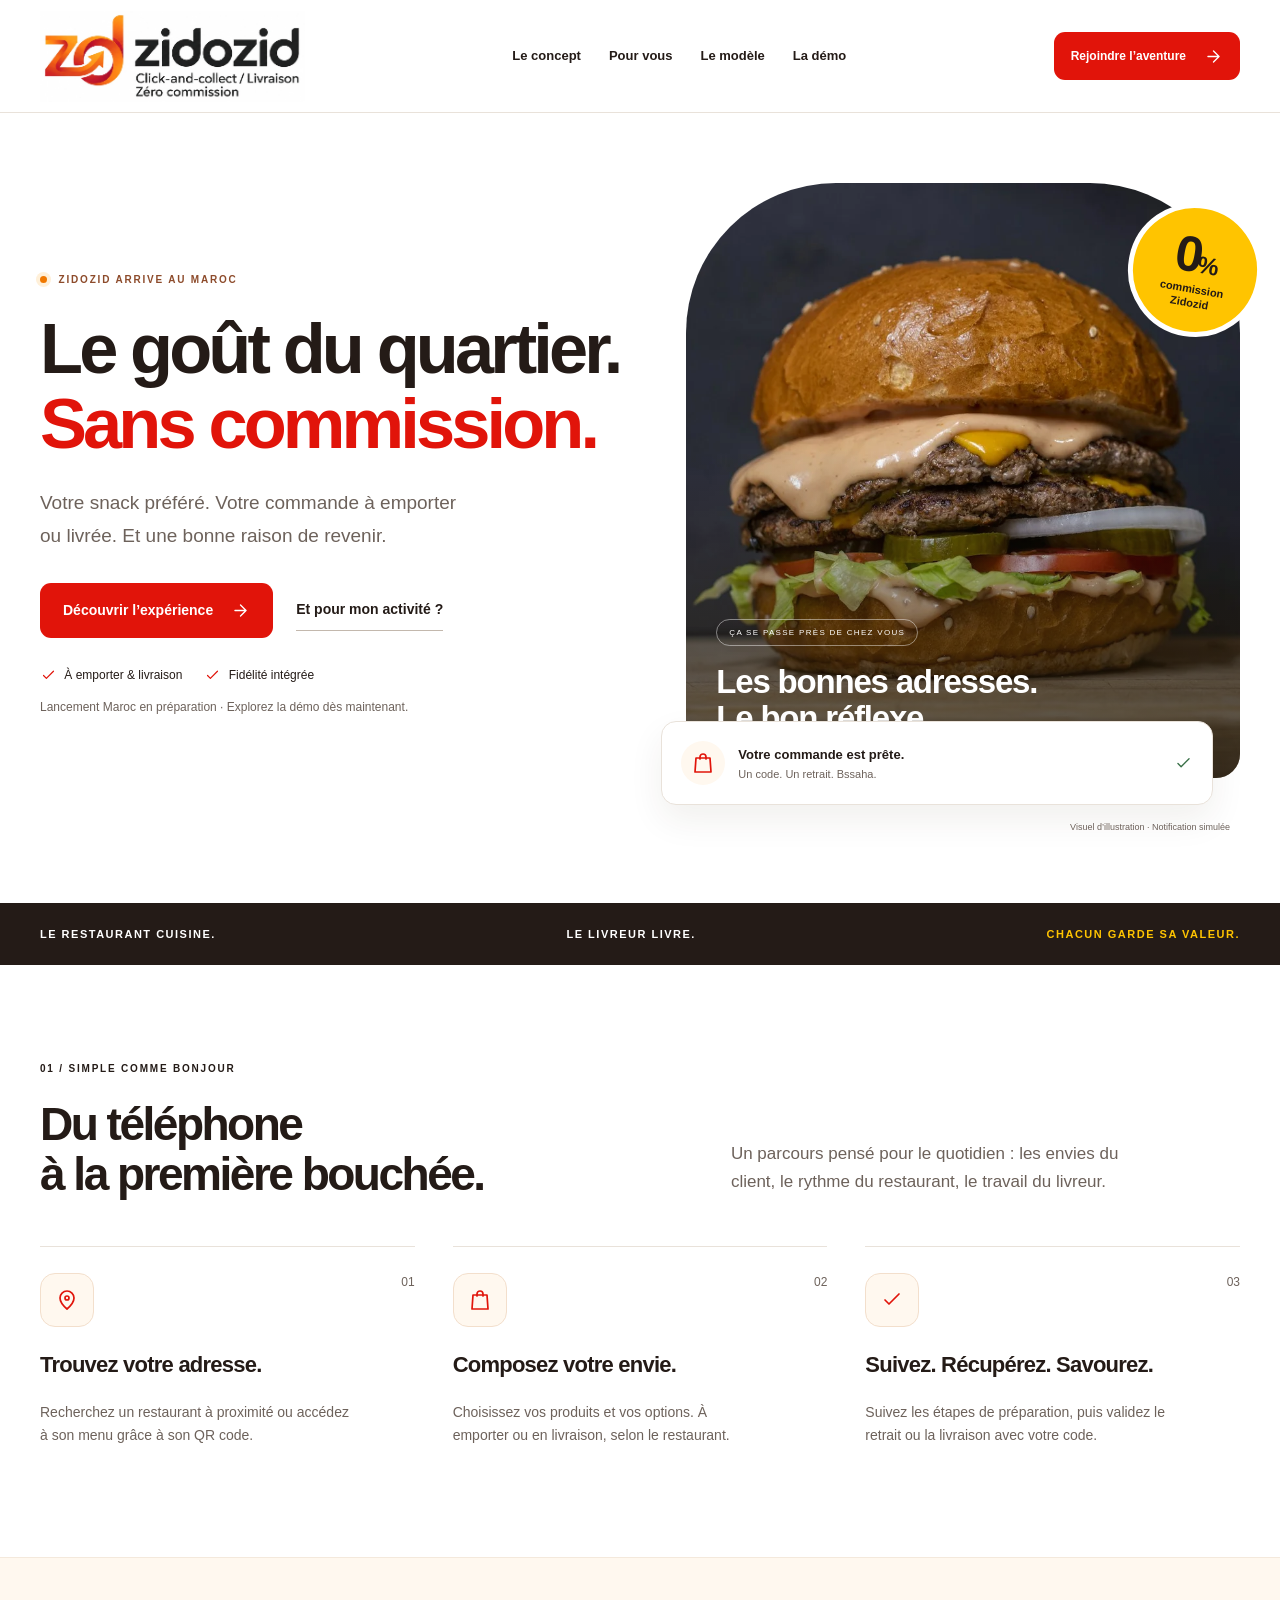
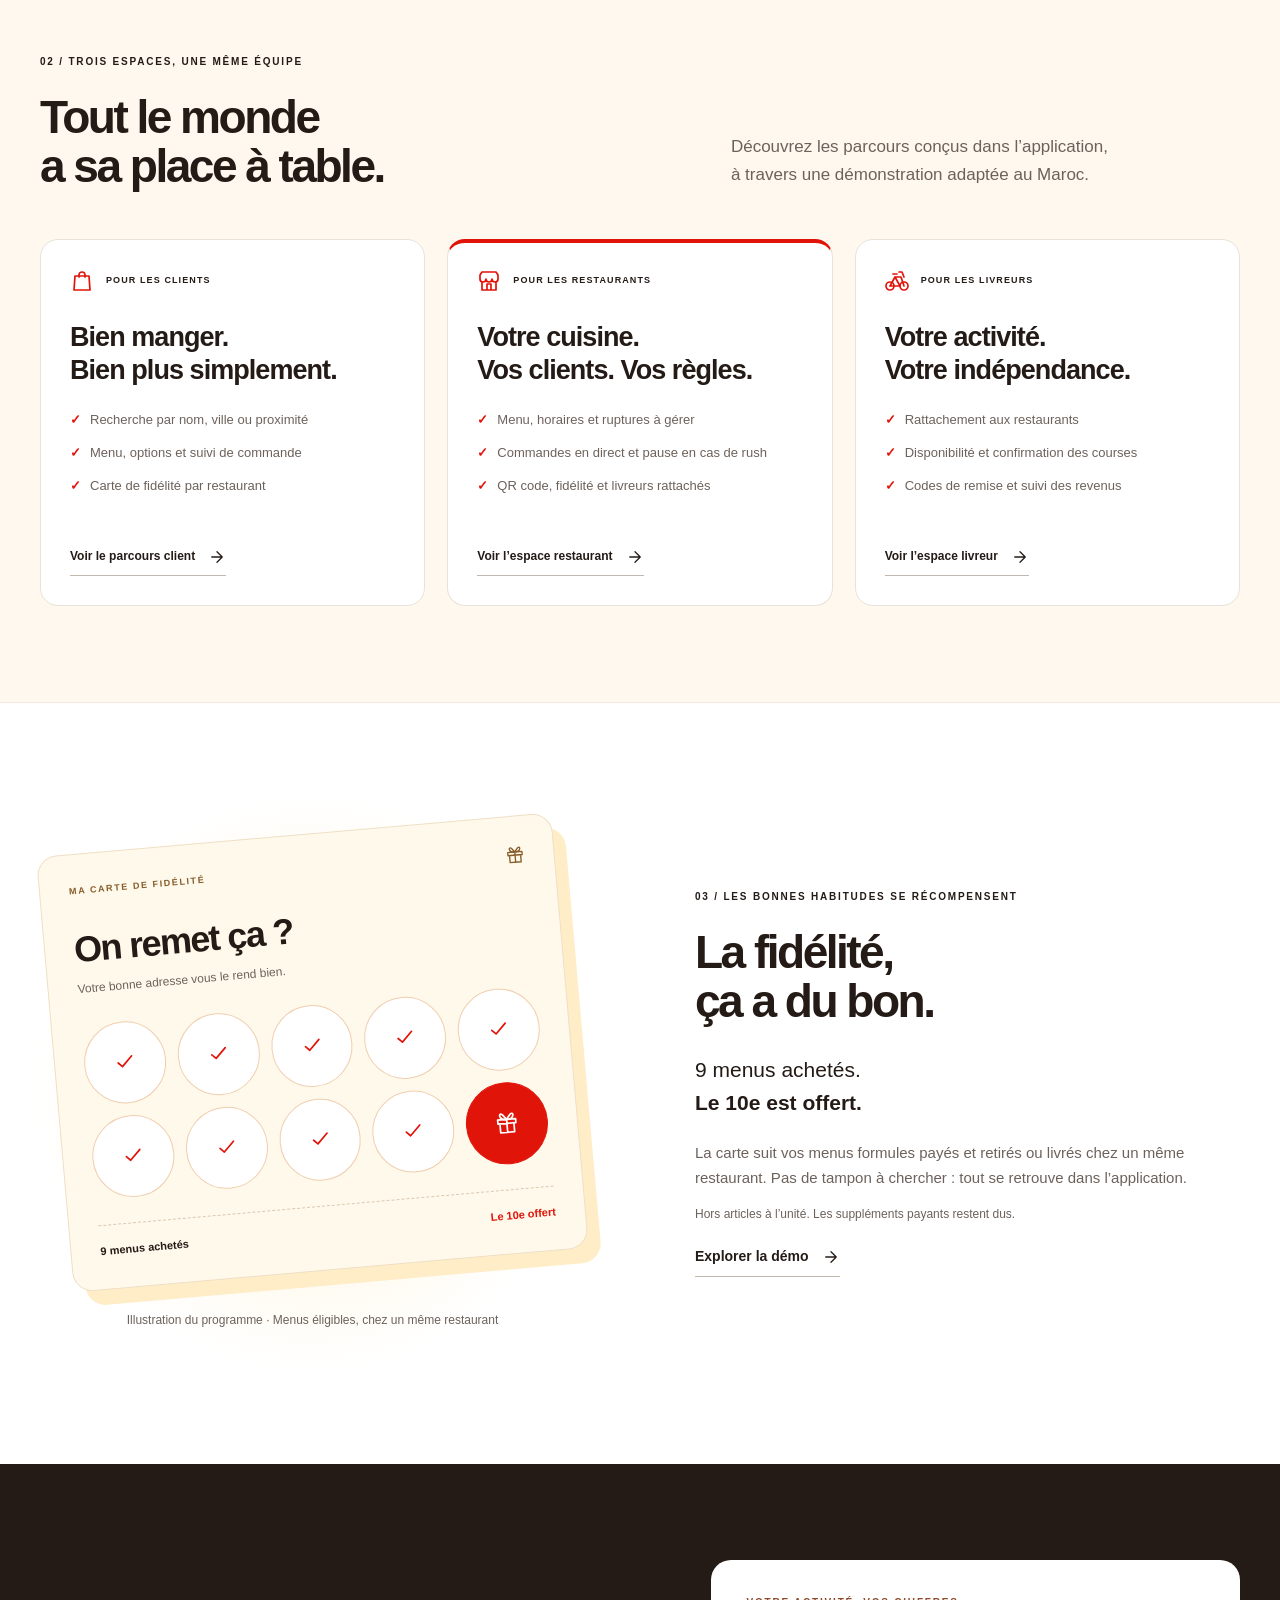
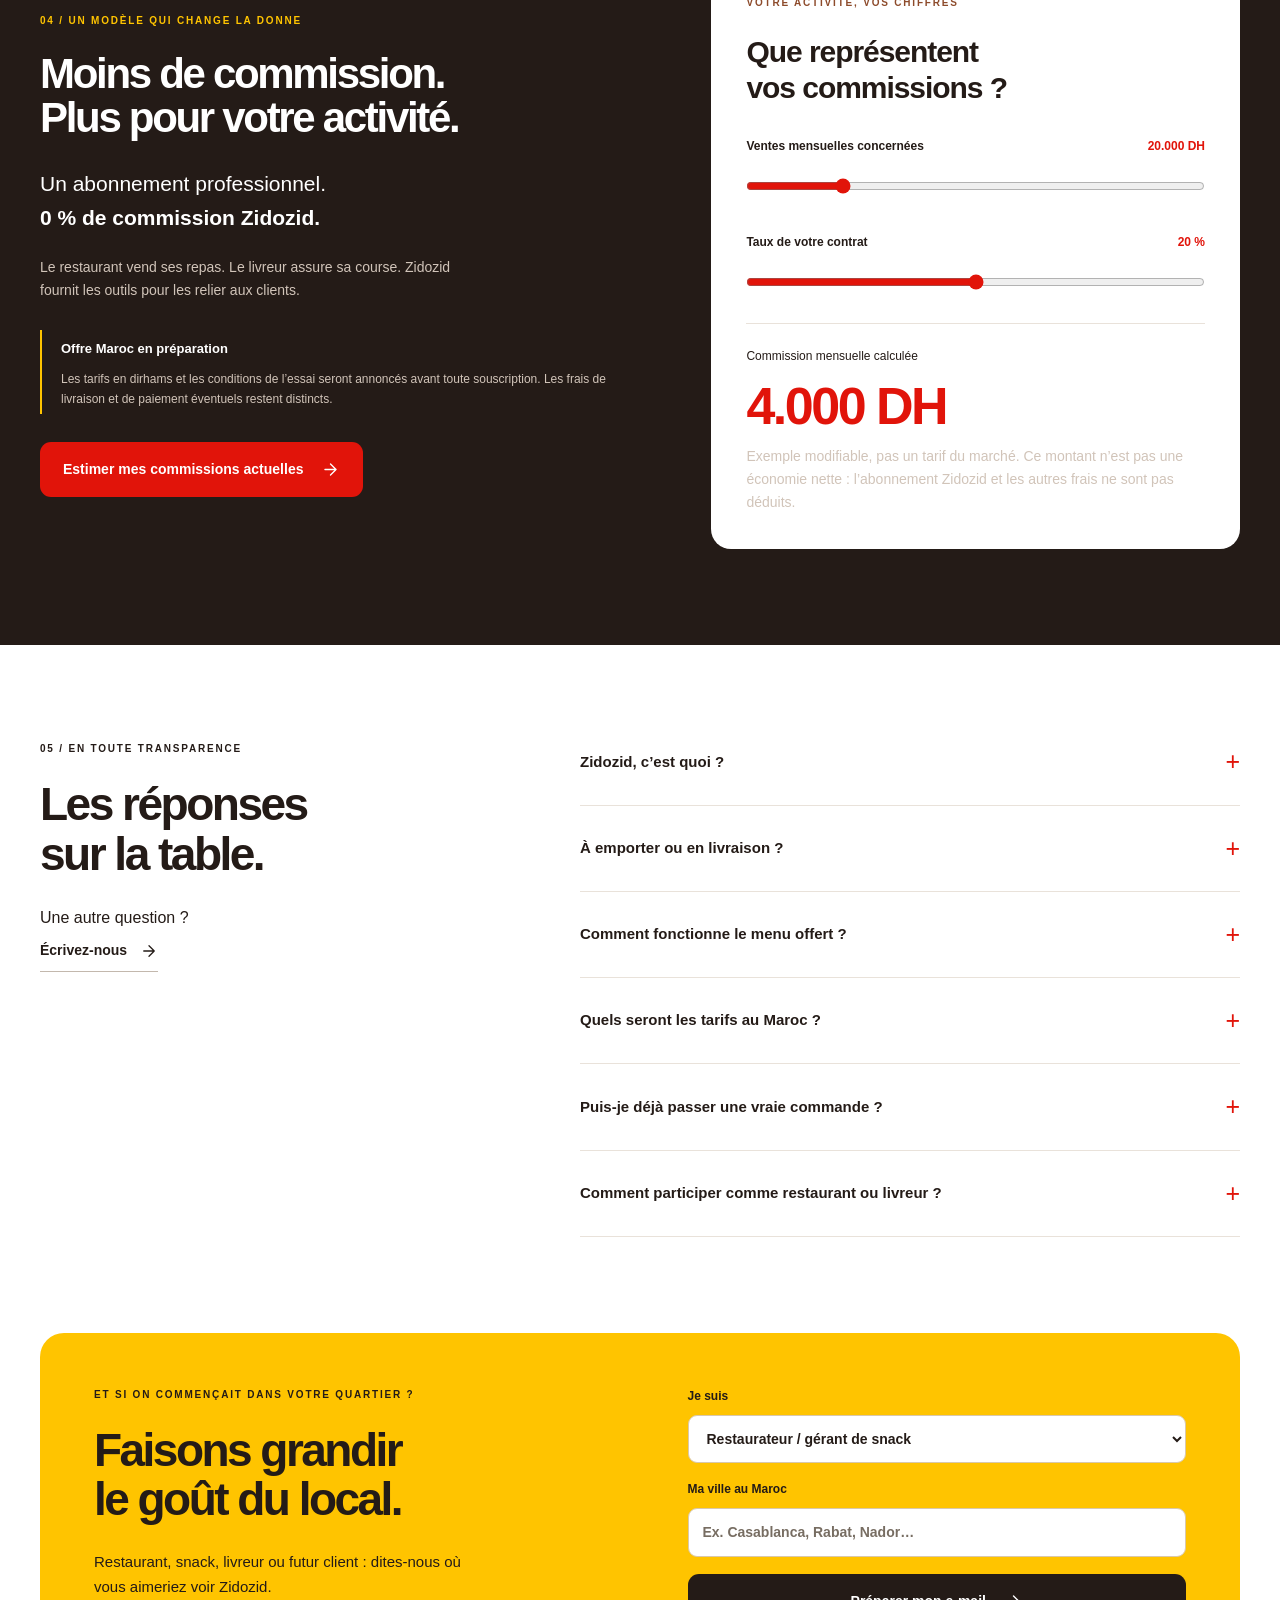
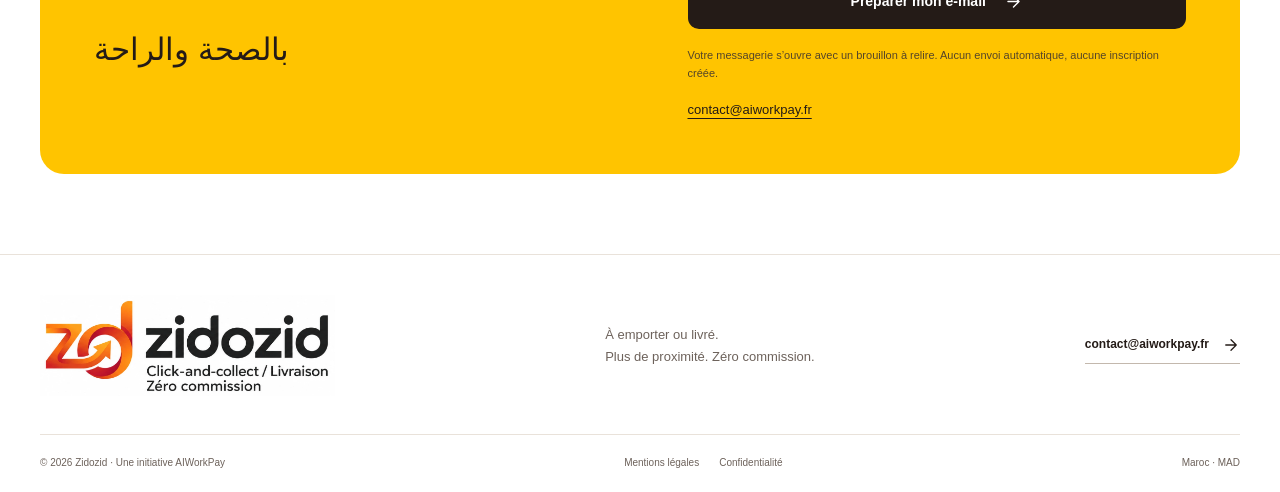
==== index.html @ b275b5b9 "Integrate approved Zidozid logo, typography and tagline across website" ====
<!doctype html><html lang="fr"><head><meta charset="utf-8"><meta name="viewport" content="width=device-width, initial-scale=1"><title>Zidozid Maroc — Du goût. Du lien. Zéro commission.</title><meta name="description" content="Découvrez Zidozid au Maroc : commande à emporter, livraison indépendante et fidélité. Un modèle sans commission pour rapprocher clients et restaurants."><meta name="theme-color" content="#E1140A"><link rel="canonical" href="https://zidozid.fr/"><meta property="og:title" content="Zidozid Maroc — Du goût. Du lien. Zéro commission."><meta property="og:description" content="Découvrez Zidozid au Maroc : commande à emporter, livraison indépendante et fidélité. Un modèle sans commission pour rapprocher clients et restaurants."><meta property="og:type" content="website"><meta property="og:locale" content="fr_MA"><meta property="og:url" content="https://zidozid.fr/"><meta property="og:image" content="https://zidozid.fr/img/zidozid-signature.webp"><meta name="twitter:card" content="summary_large_image"><link rel="icon" type="image/svg+xml" href="/favicon.svg?v=20261012-logo"><link rel="stylesheet" href="/style.css?v=20261012-logo"><script src="/app.js?v=20261012-logo" defer></script></head><body><a class="skip" href="#contenu">Aller au contenu</a><header class="site-header"><div class="wrap header-inner"><a class="brand brand-signature" href="/" aria-label="Zidozid Maroc, accueil"><img src="/img/zidozid-signature.webp" width="1698" height="926" alt="Zidozid — Click-and-collect / Livraison, Zéro commission"></a><button class="menu-toggle" type="button" aria-expanded="false" aria-controls="navigation">Menu <span aria-hidden="true">☰</span></button><nav id="navigation" aria-label="Navigation principale"><a href="/#concept">Le concept</a><a href="/#profils">Pour vous</a><a href="/#tarifs">Le modèle</a><a href="/demo/">La démo</a></nav><a class="button small header-cta" href="/#contact">Rejoindre l’aventure <svg class="icon" viewBox="0 0 24 24" fill="none" stroke="currentColor" stroke-width="1.7" stroke-linecap="round" stroke-linejoin="round" aria-hidden="true"><path d="M5 12h14M12 5l7 7-7 7"/></svg></a></div></header>
<main id="contenu">
<section class="hero wrap"><div class="hero-copy"><p class="eyebrow"><span class="status-dot"></span> ZIDOZID ARRIVE AU MAROC</p><h1>Le goût du quartier.<br><em>Sans commission.</em></h1><p class="hero-lead">Votre snack préféré. Votre commande à emporter ou livrée. Et une bonne raison de revenir.</p><div class="hero-actions"><a class="button" href="/demo/">Découvrir l’expérience <svg class="icon" viewBox="0 0 24 24" fill="none" stroke="currentColor" stroke-width="1.7" stroke-linecap="round" stroke-linejoin="round" aria-hidden="true"><path d="M5 12h14M12 5l7 7-7 7"/></svg></a><a class="text-link" href="#profils">Et pour mon activité ?</a></div><div class="hero-points"><span><svg class="icon" viewBox="0 0 24 24" fill="none" stroke="currentColor" stroke-width="1.7" stroke-linecap="round" stroke-linejoin="round" aria-hidden="true"><path d="m5 12 4 4L19 6"/></svg> À emporter & livraison</span><span><svg class="icon" viewBox="0 0 24 24" fill="none" stroke="currentColor" stroke-width="1.7" stroke-linecap="round" stroke-linejoin="round" aria-hidden="true"><path d="m5 12 4 4L19 6"/></svg> Fidélité intégrée</span></div><p class="micro">Lancement Maroc en préparation · Explorez la démo dès maintenant.</p></div>
<div class="hero-visual"><div class="photo-frame"><img class="hero-photo" src="/img/burger.webp" alt="Burger garni, servi avec des frites, pour une pause gourmande" width="1100" height="914" fetchpriority="high"><div class="photo-gradient"></div><div class="photo-caption"><span class="pill">ÇA SE PASSE PRÈS DE CHEZ VOUS</span><p>Les bonnes adresses.<br>Le bon réflexe.</p></div></div><div class="zero-badge"><strong>0<span>%</span></strong><span>commission<br>Zidozid</span></div><div class="order-float"><span class="round-icon"><svg class="icon" viewBox="0 0 24 24" fill="none" stroke="currentColor" stroke-width="1.7" stroke-linecap="round" stroke-linejoin="round" aria-hidden="true"><path d="M5 7h14l1 14H4L5 7Z"/><path d="M9 8V6a3 3 0 0 1 6 0v2"/></svg></span><div><strong>Votre commande est prête.</strong><span>Un code. Un retrait. Bssaha.</span></div><span class="order-check"><svg class="icon" viewBox="0 0 24 24" fill="none" stroke="currentColor" stroke-width="1.7" stroke-linecap="round" stroke-linejoin="round" aria-hidden="true"><path d="m5 12 4 4L19 6"/></svg></span></div><span class="visual-note">Visuel d’illustration · Notification simulée</span></div></section>
<div class="promise-bar"><div class="wrap"><span>LE RESTAURANT CUISINE.</span><span>LE LIVREUR LIVRE.</span><span class="highlight">CHACUN GARDE SA VALEUR.</span></div></div>
<section class="section wrap" id="concept"><div class="section-intro"><div><p class="eyebrow">01 / SIMPLE COMME BONJOUR</p><h2>Du téléphone<br>à la première bouchée.</h2></div><p>Un parcours pensé pour le quotidien : les envies du client, le rythme du restaurant, le travail du livreur.</p></div><div class="steps"><article><span class="step-index">01</span><span class="feature-icon"><svg class="icon" viewBox="0 0 24 24" fill="none" stroke="currentColor" stroke-width="1.7" stroke-linecap="round" stroke-linejoin="round" aria-hidden="true"><path d="M19 10c0 5-7 11-7 11S5 15 5 10a7 7 0 1 1 14 0Z"/><circle cx="12" cy="10" r="2"/></svg></span><h3>Trouvez votre adresse.</h3><p>Recherchez un restaurant à proximité ou accédez à son menu grâce à son QR code.</p></article><article><span class="step-index">02</span><span class="feature-icon"><svg class="icon" viewBox="0 0 24 24" fill="none" stroke="currentColor" stroke-width="1.7" stroke-linecap="round" stroke-linejoin="round" aria-hidden="true"><path d="M5 7h14l1 14H4L5 7Z"/><path d="M9 8V6a3 3 0 0 1 6 0v2"/></svg></span><h3>Composez votre envie.</h3><p>Choisissez vos produits et vos options. À emporter ou en livraison, selon le restaurant.</p></article><article><span class="step-index">03</span><span class="feature-icon"><svg class="icon" viewBox="0 0 24 24" fill="none" stroke="currentColor" stroke-width="1.7" stroke-linecap="round" stroke-linejoin="round" aria-hidden="true"><path d="m5 12 4 4L19 6"/></svg></span><h3>Suivez. Récupérez. Savourez.</h3><p>Suivez les étapes de préparation, puis validez le retrait ou la livraison avec votre code.</p></article></div></section>
<section class="profile-section section" id="profils"><div class="wrap"><div class="section-intro"><div><p class="eyebrow">02 / TROIS ESPACES, UNE MÊME ÉQUIPE</p><h2>Tout le monde<br>a sa place à table.</h2></div><p>Découvrez les parcours conçus dans l’application, à travers une démonstration adaptée au Maroc.</p></div><div class="profile-grid">
<article class="profile"><div class="profile-title"><svg class="icon" viewBox="0 0 24 24" fill="none" stroke="currentColor" stroke-width="1.7" stroke-linecap="round" stroke-linejoin="round" aria-hidden="true"><path d="M5 7h14l1 14H4L5 7Z"/><path d="M9 8V6a3 3 0 0 1 6 0v2"/></svg><span>POUR LES CLIENTS</span></div><h3>Bien manger.<br>Bien plus simplement.</h3><ul class="check-list"><li>Recherche par nom, ville ou proximité</li><li>Menu, options et suivi de commande</li><li>Carte de fidélité par restaurant</li></ul><a class="text-link" href="/demo/?profil=client">Voir le parcours client <svg class="icon" viewBox="0 0 24 24" fill="none" stroke="currentColor" stroke-width="1.7" stroke-linecap="round" stroke-linejoin="round" aria-hidden="true"><path d="M5 12h14M12 5l7 7-7 7"/></svg></a></article>
<article class="profile featured"><div class="profile-title"><svg class="icon" viewBox="0 0 24 24" fill="none" stroke="currentColor" stroke-width="1.7" stroke-linecap="round" stroke-linejoin="round" aria-hidden="true"><path d="M3 10V6l2-3h14l2 3v4M3 10a3 3 0 0 0 6 0 3 3 0 0 0 6 0 3 3 0 0 0 6 0M5 13v8h14v-8M10 21v-6h4v6"/></svg><span>POUR LES RESTAURANTS</span></div><h3>Votre cuisine.<br>Vos clients. Vos règles.</h3><ul class="check-list"><li>Menu, horaires et ruptures à gérer</li><li>Commandes en direct et pause en cas de rush</li><li>QR code, fidélité et livreurs rattachés</li></ul><a class="text-link" href="/demo/?profil=restaurant">Voir l’espace restaurant <svg class="icon" viewBox="0 0 24 24" fill="none" stroke="currentColor" stroke-width="1.7" stroke-linecap="round" stroke-linejoin="round" aria-hidden="true"><path d="M5 12h14M12 5l7 7-7 7"/></svg></a></article>
<article class="profile"><div class="profile-title"><svg class="icon" viewBox="0 0 24 24" fill="none" stroke="currentColor" stroke-width="1.7" stroke-linecap="round" stroke-linejoin="round" aria-hidden="true"><circle cx="5" cy="17" r="4"/><circle cx="19" cy="17" r="4"/><path d="m5 17 5-9 5 9H5m5-9h6l3 9M8 5h4m2-2h3l2 5"/></svg><span>POUR LES LIVREURS</span></div><h3>Votre activité.<br>Votre indépendance.</h3><ul class="check-list"><li>Rattachement aux restaurants</li><li>Disponibilité et confirmation des courses</li><li>Codes de remise et suivi des revenus</li></ul><a class="text-link" href="/demo/?profil=livreur">Voir l’espace livreur <svg class="icon" viewBox="0 0 24 24" fill="none" stroke="currentColor" stroke-width="1.7" stroke-linecap="round" stroke-linejoin="round" aria-hidden="true"><path d="M5 12h14M12 5l7 7-7 7"/></svg></a></article></div></div></section>
<section class="section wrap loyalty-section"><div class="loyalty-art"><div class="loyalty-card"><div class="loyalty-heading"><span>MA CARTE DE FIDÉLITÉ</span><svg class="icon" viewBox="0 0 24 24" fill="none" stroke="currentColor" stroke-width="1.7" stroke-linecap="round" stroke-linejoin="round" aria-hidden="true"><path d="M3 8h18v4H3zM5 12v9h14v-9M12 8v13"/><path d="M12 8C4 9 4 0 8 3l4 5c8 1 8-8 4-5l-4 5"/></svg></div><strong>On remet ça ?</strong><p>Votre bonne adresse vous le rend bien.</p><div class="stamps" aria-label="9 menus achetés, le dixième offert"><span><svg class="icon" viewBox="0 0 24 24" fill="none" stroke="currentColor" stroke-width="1.7" stroke-linecap="round" stroke-linejoin="round" aria-hidden="true"><path d="m5 12 4 4L19 6"/></svg></span><span><svg class="icon" viewBox="0 0 24 24" fill="none" stroke="currentColor" stroke-width="1.7" stroke-linecap="round" stroke-linejoin="round" aria-hidden="true"><path d="m5 12 4 4L19 6"/></svg></span><span><svg class="icon" viewBox="0 0 24 24" fill="none" stroke="currentColor" stroke-width="1.7" stroke-linecap="round" stroke-linejoin="round" aria-hidden="true"><path d="m5 12 4 4L19 6"/></svg></span><span><svg class="icon" viewBox="0 0 24 24" fill="none" stroke="currentColor" stroke-width="1.7" stroke-linecap="round" stroke-linejoin="round" aria-hidden="true"><path d="m5 12 4 4L19 6"/></svg></span><span><svg class="icon" viewBox="0 0 24 24" fill="none" stroke="currentColor" stroke-width="1.7" stroke-linecap="round" stroke-linejoin="round" aria-hidden="true"><path d="m5 12 4 4L19 6"/></svg></span><span><svg class="icon" viewBox="0 0 24 24" fill="none" stroke="currentColor" stroke-width="1.7" stroke-linecap="round" stroke-linejoin="round" aria-hidden="true"><path d="m5 12 4 4L19 6"/></svg></span><span><svg class="icon" viewBox="0 0 24 24" fill="none" stroke="currentColor" stroke-width="1.7" stroke-linecap="round" stroke-linejoin="round" aria-hidden="true"><path d="m5 12 4 4L19 6"/></svg></span><span><svg class="icon" viewBox="0 0 24 24" fill="none" stroke="currentColor" stroke-width="1.7" stroke-linecap="round" stroke-linejoin="round" aria-hidden="true"><path d="m5 12 4 4L19 6"/></svg></span><span><svg class="icon" viewBox="0 0 24 24" fill="none" stroke="currentColor" stroke-width="1.7" stroke-linecap="round" stroke-linejoin="round" aria-hidden="true"><path d="m5 12 4 4L19 6"/></svg></span><span class="reward"><svg class="icon" viewBox="0 0 24 24" fill="none" stroke="currentColor" stroke-width="1.7" stroke-linecap="round" stroke-linejoin="round" aria-hidden="true"><path d="M3 8h18v4H3zM5 12v9h14v-9M12 8v13"/><path d="M12 8C4 9 4 0 8 3l4 5c8 1 8-8 4-5l-4 5"/></svg></span></div><div class="loyalty-bottom"><b>9 menus achetés</b><span>Le 10e offert</span></div></div><span class="micro">Illustration du programme · Menus éligibles, chez un même restaurant</span></div><div><p class="eyebrow">03 / LES BONNES HABITUDES SE RÉCOMPENSENT</p><h2>La fidélité,<br>ça a du bon.</h2><p class="lead">9 menus achetés.<br><strong>Le 10e est offert.</strong></p><p class="body-copy">La carte suit vos menus formules payés et retirés ou livrés chez un même restaurant. Pas de tampon à chercher : tout se retrouve dans l’application.</p><p class="micro">Hors articles à l’unité. Les suppléments payants restent dus.</p><a class="text-link" href="/demo/">Explorer la démo <svg class="icon" viewBox="0 0 24 24" fill="none" stroke="currentColor" stroke-width="1.7" stroke-linecap="round" stroke-linejoin="round" aria-hidden="true"><path d="M5 12h14M12 5l7 7-7 7"/></svg></a></div></section>
<section class="model-section section" id="tarifs"><div class="wrap model-grid"><div><p class="eyebrow">04 / UN MODÈLE QUI CHANGE LA DONNE</p><h2>Moins de commission.<br>Plus pour votre activité.</h2><p class="lead">Un abonnement professionnel.<br><strong>0 % de commission Zidozid.</strong></p><p>Le restaurant vend ses repas. Le livreur assure sa course. Zidozid fournit les outils pour les relier aux clients.</p><div class="model-note"><strong>Offre Maroc en préparation</strong><p>Les tarifs en dirhams et les conditions de l’essai seront annoncés avant toute souscription. Les frais de livraison et de paiement éventuels restent distincts.</p></div><a class="button" href="/diagnostic.html">Estimer mes commissions actuelles <svg class="icon" viewBox="0 0 24 24" fill="none" stroke="currentColor" stroke-width="1.7" stroke-linecap="round" stroke-linejoin="round" aria-hidden="true"><path d="M5 12h14M12 5l7 7-7 7"/></svg></a></div><div class="calculator"><p class="eyebrow">VOTRE ACTIVITÉ, VOS CHIFFRES</p><h3>Que représentent<br>vos commissions ?</h3><label for="revenue">Ventes mensuelles concernées <output id="revenue-value" for="revenue">20 000 DH</output></label><input id="revenue" type="range" min="0" max="100000" step="500" value="20000"><label for="rate">Taux de votre contrat <output id="rate-value" for="rate">20 %</output></label><input id="rate" type="range" min="0" max="40" step="1" value="20"><div class="calc-result"><span>Commission mensuelle calculée</span><strong id="commission" aria-live="polite">4 000 DH</strong></div><p class="micro">Exemple modifiable, pas un tarif du marché. Ce montant n’est pas une économie nette : l’abonnement Zidozid et les autres frais ne sont pas déduits.</p></div></div></section>
<section class="section wrap faq" id="questions"><div><p class="eyebrow">05 / EN TOUTE TRANSPARENCE</p><h2>Les réponses<br>sur la table.</h2><p>Une autre question ?<br><a class="text-link" href="mailto:contact@aiworkpay.fr">Écrivez-nous <svg class="icon" viewBox="0 0 24 24" fill="none" stroke="currentColor" stroke-width="1.7" stroke-linecap="round" stroke-linejoin="round" aria-hidden="true"><path d="M5 12h14M12 5l7 7-7 7"/></svg></a></p></div><div><details><summary>Zidozid, c’est quoi ?<span aria-hidden="true">+</span></summary><p>Une application qui relie les clients, les restaurants et les livreurs indépendants au Maroc. Les repas restent vendus par les restaurants. Le modèle Zidozid repose sur des abonnements professionnels, sans commission sur les commandes.</p></details><details><summary>À emporter ou en livraison ?<span aria-hidden="true">+</span></summary><p>Les deux parcours sont prévus. Le retrait se fait au restaurant avec un code. La livraison dépend de la zone du restaurant et de la disponibilité d’un livreur rattaché. Son coût est distinct du prix du repas.</p></details><details><summary>Comment fonctionne le menu offert ?<span aria-hidden="true">+</span></summary><p>Chez un même restaurant, 9 menus formules éligibles payés et retirés ou livrés donnent droit à un menu formule offert. Les articles à l’unité ne comptent pas. Les suppléments payants restent à régler.</p></details><details><summary>Quels seront les tarifs au Maroc ?<span aria-hidden="true">+</span></summary><p>Le modèle prévoit un abonnement pour les restaurants et les livreurs, sans commission Zidozid. Les tarifs en dirhams et les modalités de l’essai seront communiqués avant toute souscription. Aucun paiement d’abonnement n’est proposé sur ce site.</p></details><details><summary>Puis-je déjà passer une vraie commande ?<span aria-hidden="true">+</span></summary><p>Ce site présente Zidozid Maroc et une démo fictive. Il ne prend ni commande, ni paiement. Contactez-nous pour connaître les conditions d’ouverture dans votre ville et les moyens de paiement disponibles au lancement.</p></details><details><summary>Comment participer comme restaurant ou livreur ?<span aria-hidden="true">+</span></summary><p>Indiquez votre activité et votre ville dans la rubrique contact. Le bouton prépare un e-mail à notre équipe ; vous pouvez le relire avant de l’envoyer. Ce contact ne crée pas de compte et ne souscrit aucun abonnement.</p></details></div></section>
<section class="contact-section wrap" id="contact"><div><p class="eyebrow">ET SI ON COMMENÇAIT DANS VOTRE QUARTIER ?</p><h2>Faisons grandir<br>le goût du local.</h2><p>Restaurant, snack, livreur ou futur client : dites-nous où vous aimeriez voir Zidozid.</p><span class="arabic-signature" lang="ar" dir="rtl">بالصحة والراحة</span></div><form id="contact-form" class="contact-form"><label for="contact-role">Je suis<select id="contact-role" name="profil"><option value="restaurant">Restaurateur / gérant de snack</option><option value="livreur">Livreur indépendant</option><option value="client">Futur client</option></select></label><label for="contact-city">Ma ville au Maroc<input id="contact-city" name="ville" placeholder="Ex. Casablanca, Rabat, Nador…" maxlength="80" required autocomplete="address-level2"></label><button type="submit" class="button dark">Préparer mon e-mail <svg class="icon" viewBox="0 0 24 24" fill="none" stroke="currentColor" stroke-width="1.7" stroke-linecap="round" stroke-linejoin="round" aria-hidden="true"><path d="M5 12h14M12 5l7 7-7 7"/></svg></button><p class="micro">Votre messagerie s’ouvre avec un brouillon à relire. Aucun envoi automatique, aucune inscription créée.</p><p id="contact-feedback" role="status"></p><a class="contact-email" href="mailto:contact@aiworkpay.fr">contact@aiworkpay.fr</a></form></section>
</main><script type="application/ld+json">{"@context": "https://schema.org", "@graph": [{"@type": "WebSite", "@id": "https://zidozid.fr/#website", "url": "https://zidozid.fr/", "name": "Zidozid Maroc", "inLanguage": "fr-MA", "description": "Présentation du projet Zidozid Maroc : click-and-collect, livraison indépendante et fidélité, sans commission Zidozid."}, {"@type": "Organization", "name": "Zidozid", "url": "https://zidozid.fr/", "logo": "https://zidozid.fr/img/zidozid-signature.webp", "email": "contact@aiworkpay.fr", "areaServed": {"@type": "Country", "name": "Maroc"}}, {"@type": "FAQPage", "mainEntity": [{"@type": "Question", "name": "Zidozid, c’est quoi ?", "acceptedAnswer": {"@type": "Answer", "text": "Une application qui relie les clients, les restaurants et les livreurs indépendants au Maroc. Les repas restent vendus par les restaurants. Le modèle Zidozid repose sur des abonnements professionnels, sans commission sur les commandes."}}, {"@type": "Question", "name": "À emporter ou en livraison ?", "acceptedAnswer": {"@type": "Answer", "text": "Les deux parcours sont prévus. Le retrait se fait au restaurant avec un code. La livraison dépend de la zone du restaurant et de la disponibilité d’un livreur rattaché. Son coût est distinct du prix du repas."}}, {"@type": "Question", "name": "Comment fonctionne le menu offert ?", "acceptedAnswer": {"@type": "Answer", "text": "Chez un même restaurant, 9 menus formules éligibles payés et retirés ou livrés donnent droit à un menu formule offert. Les articles à l’unité ne comptent pas. Les suppléments payants restent à régler."}}, {"@type": "Question", "name": "Quels seront les tarifs au Maroc ?", "acceptedAnswer": {"@type": "Answer", "text": "Le modèle prévoit un abonnement pour les restaurants et les livreurs, sans commission Zidozid. Les tarifs en dirhams et les modalités de l’essai seront communiqués avant toute souscription. Aucun paiement d’abonnement n’est proposé sur ce site."}}, {"@type": "Question", "name": "Puis-je déjà passer une vraie commande ?", "acceptedAnswer": {"@type": "Answer", "text": "Ce site présente Zidozid Maroc et une démo fictive. Il ne prend ni commande, ni paiement. Contactez-nous pour connaître les conditions d’ouverture dans votre ville et les moyens de paiement disponibles au lancement."}}, {"@type": "Question", "name": "Comment participer comme restaurant ou livreur ?", "acceptedAnswer": {"@type": "Answer", "text": "Indiquez votre activité et votre ville dans la rubrique contact. Le bouton prépare un e-mail à notre équipe ; vous pouvez le relire avant de l’envoyer. Ce contact ne crée pas de compte et ne souscrit aucun abonnement."}}]}]}</script><footer class="site-footer"><div class="wrap footer-top"><a class="brand brand-signature" href="/" aria-label="Zidozid Maroc, accueil"><img src="/img/zidozid-signature.webp" width="1698" height="926" alt="Zidozid — Click-and-collect / Livraison, Zéro commission"></a><p>À emporter ou livré.<br>Plus de proximité. Zéro commission.</p><a class="text-link" href="mailto:contact@aiworkpay.fr">contact@aiworkpay.fr <svg class="icon" viewBox="0 0 24 24" fill="none" stroke="currentColor" stroke-width="1.7" stroke-linecap="round" stroke-linejoin="round" aria-hidden="true"><path d="M5 12h14M12 5l7 7-7 7"/></svg></a></div><div class="wrap footer-bottom"><span>© 2026 Zidozid · Une initiative AIWorkPay</span><nav aria-label="Informations légales"><a href="/mentions-legales/">Mentions légales</a><a href="/confidentialite/">Confidentialité</a></nav><span>Maroc · MAD</span></div></footer></body></html>
---- style.css ----
:root{--red:#E1140A;--red-dark:#B81008;--orange:#F07800;--yellow:#FFC400;--ink:#241b17;--muted:#6d625b;--cream:#fff8ef;--line:#e9e2da;--white:#fff;--radius:24px}*{box-sizing:border-box}html{scroll-behavior:smooth;scroll-padding-top:110px}body{margin:0;color:var(--ink);background:#fff;font-family:Arial,Helvetica,sans-serif;font-size:16px;line-height:1.65}button,input,select{font:inherit}button,a,input,select,summary{-webkit-tap-highlight-color:transparent}a{color:inherit;text-decoration:none}button{cursor:pointer}a:focus-visible,button:focus-visible,input:focus-visible,select:focus-visible,summary:focus-visible{outline:3px solid #2766bd;outline-offset:5px}button:disabled{cursor:not-allowed;opacity:.5}img{max-width:100%;height:auto;display:block}h1,h2,h3,p{margin-top:0}h1,h2,h3{line-height:1.07;letter-spacing:-.055em}h1{font-size:clamp(46px,5.5vw,80px);font-weight:800;margin-bottom:26px}h2{font-size:clamp(35px,3.6vw,52px);margin-bottom:26px}h3{font-size:25px;letter-spacing:-.035em;line-height:1.22}h1 em{font-style:normal;color:var(--red)}.wrap{width:min(1200px,calc(100% - 80px));margin-inline:auto}.icon{width:24px;height:24px;flex-shrink:0;vertical-align:middle}.skip{position:absolute;top:-100px;left:12px;padding:12px;background:#fff;z-index:100}.skip:focus{top:12px}.eyebrow{font-size:10px;letter-spacing:1.8px;font-weight:800;margin-bottom:23px;line-height:1.6}.micro{font-size:12px;color:var(--muted);line-height:1.65}.button{display:inline-flex;align-items:center;justify-content:center;gap:18px;padding:16px 22px;background:var(--red);border:1px solid transparent;color:#fff;border-radius:11px;font-size:14px;font-weight:700;line-height:1.5;min-height:48px;transition:background .18s,transform .18s}.button:hover:not(:disabled){background:var(--red-dark);transform:translateY(-2px)}.button.small{padding:12px 16px;font-size:12px}.button .icon{width:19px;height:19px}.button.dark{background:var(--ink)}.button.dark:hover{background:#49352a}.button.secondary{background:#fff;color:var(--ink);border:1px solid var(--line)}.button.secondary:hover{background:var(--cream)}.text-link{display:inline-flex;align-items:center;gap:13px;font-size:14px;font-weight:700;border-bottom:1px solid #c3b8ad;padding-block:8px}.text-link:hover{color:var(--red)}.text-link .icon{width:18px;height:18px}.text-button{background:none;border:0;text-decoration:underline;text-underline-offset:4px;padding:10px;color:var(--muted);font-size:13px}.site-header{position:sticky;top:0;z-index:20;background:#fffffffa;border-bottom:1px solid var(--line)}.header-inner{display:flex;align-items:center;justify-content:space-between;gap:26px;min-height:96px}.brand{display:flex;gap:13px;align-items:center;flex-shrink:0}.brand img{width:78px;height:auto}.brand>span{font-size:26px;letter-spacing:-1.5px;font-weight:800;line-height:1.2}.brand small{display:block;font-size:7px;letter-spacing:1.45px;line-height:1.7;margin-top:5px}.site-header nav{display:flex;gap:28px;align-items:center;font-size:13px;font-weight:600}.site-header nav a:hover{color:var(--red)}.menu-toggle{display:none}.hero{display:grid;grid-template-columns:1.05fr 1fr;align-items:center;gap:65px;padding-block:70px 85px}.hero .eyebrow{color:#8d4b2b}.status-dot{display:inline-block;width:7px;height:7px;background:var(--orange);border-radius:50%;margin-right:7px;box-shadow:0 0 0 4px #fff0d9}.hero-lead{font-size:19px;line-height:1.7;max-width:430px;color:var(--muted)}.hero-actions{display:flex;align-items:center;gap:23px;flex-wrap:wrap;margin-top:31px}.hero-points{display:flex;gap:22px;font-size:12px;margin-block:28px 12px;flex-wrap:wrap}.hero-points .icon{width:17px;height:17px;color:var(--red);margin-right:4px}.hero-visual{position:relative;padding:0 0 40px}.photo-frame{position:relative;aspect-ratio:.93;border-radius:150px 150px 24px 24px;overflow:hidden;background:#513e2d}.hero-photo{width:100%;height:100%;object-fit:cover}.photo-gradient{position:absolute;inset:0;background:linear-gradient(transparent 45%,#201609cc)}.photo-caption{position:absolute;inset:auto 30px 42px;color:white}.pill{font-size:8px;letter-spacing:1.3px;border:1px solid #ffffff70;padding:8px 12px;border-radius:40px}.photo-caption p{font-size:33px;line-height:1.1;letter-spacing:-1.2px;font-weight:700;margin:20px 0 0}.zero-badge{position:absolute;top:20px;right:-22px;background:var(--yellow);border:5px solid white;border-radius:50%;width:134px;height:134px;text-align:center;display:flex;flex-direction:column;justify-content:center;transform:rotate(10deg);color:var(--ink)}.zero-badge strong{font-size:50px;letter-spacing:-4px;line-height:1}.zero-badge strong span{font-size:24px;letter-spacing:-1px}.zero-badge>span{font-size:11px;font-weight:700;line-height:1.2;margin-top:3px}.order-float{position:absolute;bottom:13px;left:-25px;right:27px;display:flex;align-items:center;gap:13px;background:#fff;padding:19px;border:1px solid var(--line);border-radius:15px;box-shadow:0 15px 35px #34261312}.order-float strong{display:block;font-size:13px}.order-float div>span{display:block;font-size:11px;color:var(--muted)}.round-icon{background:var(--cream);width:44px;height:44px;display:grid;place-items:center;border-radius:50%;color:var(--red);flex-shrink:0}.order-check{margin-left:auto;color:#397047}.order-check .icon{width:19px;height:19px}.visual-note{position:absolute;bottom:-16px;right:10px;font-size:9px;color:var(--muted)}.promise-bar{background:var(--ink);color:#fff;padding:22px 0}.promise-bar .wrap{display:flex;justify-content:space-between;gap:20px;font-size:11px;letter-spacing:1.5px;font-weight:700}.promise-bar .highlight{color:var(--yellow)}.section{padding-block:96px}.section-intro{display:grid;grid-template-columns:1.2fr 1fr;gap:80px;align-items:end;margin-bottom:47px}.section-intro h2{margin-bottom:0}.section-intro>p{font-size:17px;color:var(--muted);max-width:390px;margin-bottom:3px}.steps{display:grid;grid-template-columns:repeat(3,1fr);gap:38px}.steps article{position:relative;border-top:1px solid var(--line);padding-top:26px}.step-index{float:right;font-size:12px;color:var(--muted)}.feature-icon{display:grid;place-items:center;width:54px;height:54px;border:1px solid #f3dfcc;background:var(--cream);border-radius:15px;color:var(--red);margin-bottom:25px}.steps h3{font-size:22px}.steps p{font-size:14px;color:var(--muted);max-width:310px}.profile-section{background:var(--cream);border-block:1px solid #f4e9dc}.profile-grid{display:grid;grid-template-columns:repeat(3,1fr);gap:22px}.profile{background:#fff;border:1px solid var(--line);border-radius:18px;padding:29px;display:flex;flex-direction:column;align-items:start}.profile.featured{border-top:4px solid var(--red);padding-top:26px}.profile-title{display:flex;align-items:center;gap:12px;font-size:9px;font-weight:bold;letter-spacing:1.1px;margin-bottom:28px}.profile-title .icon{color:var(--red)}.profile h3{font-size:27px;margin-bottom:22px}.check-list{list-style:none;padding:0;margin:0 0 30px;font-size:13px;color:var(--muted)}.check-list li{position:relative;padding-left:20px;margin-bottom:12px}.check-list li:before{content:'✓';position:absolute;left:0;color:var(--red);font-weight:800}.profile .text-link{margin-top:auto;font-size:12px}.loyalty-section{display:grid;grid-template-columns:1fr 1fr;gap:110px;align-items:center}.loyalty-art{padding:35px 14px;background:radial-gradient(ellipse,#fff2d5,transparent 72%);text-align:center}.loyalty-card{text-align:left;transform:rotate(-5deg);border:1px solid #efdfc6;background:#fff9eb;border-radius:20px;padding:29px;box-shadow:12px 15px 0 #ffedc8;margin:0 0 36px}.loyalty-heading{display:flex;justify-content:space-between;font-size:9px;font-weight:800;letter-spacing:1.6px;color:#865c29;margin-bottom:25px}.loyalty-heading .icon{width:19px;height:19px}.loyalty-card>strong{font-size:36px;letter-spacing:-1.6px;line-height:1.2}.loyalty-card>p{font-size:12px;color:var(--muted);margin-top:9px}.stamps{display:grid;grid-template-columns:repeat(5,1fr);gap:12px;margin:25px 0}.stamps>span{display:grid;place-items:center;aspect-ratio:1;border:1px solid #f0ceae;background:#fff;color:var(--red);border-radius:50%}.stamps>span.reward{background:var(--red);color:white;border-color:var(--red)}.loyalty-bottom{display:flex;justify-content:space-between;gap:12px;font-size:11px;padding-top:16px;border-top:1px dashed #d9c9b3}.loyalty-bottom>span{color:var(--red);font-weight:bold}.lead{font-size:21px;line-height:1.6}.body-copy{font-size:15px;color:var(--muted)}.model-section{background:var(--ink);color:#fff}.model-grid{display:grid;grid-template-columns:1.1fr 1fr;gap:90px;align-items:center}.model-grid>.calculator{min-width:0}.model-grid>div>p:not(.eyebrow):not(.lead){font-size:14px;color:#d1c4b9;max-width:450px}.model-section .eyebrow{color:var(--yellow)}.model-section h2{font-size:42px}.model-note{border-left:2px solid var(--yellow);padding:5px 0 4px 19px;margin-block:28px}.model-note strong{font-size:13px}.model-note p{font-size:12px;color:#d1c4b9;margin:9px 0 0}.calculator{background:#fff;color:var(--ink);padding:35px;border-radius:20px}.calculator .eyebrow{color:#8d4b2b}.calculator h3{font-size:30px}.calculator label{display:flex;justify-content:space-between;gap:16px;font-size:12px;margin-top:26px;font-weight:600}.calculator output{font-weight:800;white-space:nowrap;color:var(--red)}input[type=range]{width:100%;accent-color:var(--red);margin:16px 0 5px;cursor:pointer;min-height:26px}.calc-result{border-top:1px solid var(--line);padding-top:23px;margin-top:20px}.calc-result span{font-size:12px;display:block}.calc-result strong{font-size:52px;font-weight:800;letter-spacing:-2.5px;line-height:1.5;color:var(--red)}.calculator .micro{font-size:11px;margin-bottom:0}.faq{display:grid;grid-template-columns:1fr 1.5fr;gap:100px}.faq details{border-bottom:1px solid var(--line);padding:22px 0}.faq details:first-child{padding-top:0}.faq summary{font-size:15px;font-weight:700;cursor:pointer;list-style:none;display:flex;justify-content:space-between;align-items:center;gap:20px}.faq summary::-webkit-details-marker{display:none}.faq summary>span{font-weight:400;font-size:25px;color:var(--red)}.faq details[open] summary>span{transform:rotate(45deg)}.faq details p{font-size:14px;color:var(--muted);margin:15px 30px 0 0}.contact-section{background:var(--yellow);border-radius:24px;padding:54px;display:grid;grid-template-columns:1fr 1fr;gap:95px;margin-bottom:80px}.contact-section h2{font-size:46px}.contact-section>div>p:not(.eyebrow){font-size:15px;max-width:370px}.arabic-signature{font-size:31px;display:block;text-align:left;margin-top:24px;font-family:Tahoma,Arial,sans-serif}.contact-form{display:flex;flex-direction:column;gap:17px}.contact-form label,.form-card label{font-size:12px;font-weight:700;display:block}input:not([type=range]):not([type=radio]),select{display:block;min-height:48px;width:100%;padding:12px 14px;border:1px solid #d9c8ab;border-radius:9px;background:#fff;color:var(--ink);margin-top:8px;font-size:14px}input::placeholder{color:#776d62}.contact-form .micro{color:#554528;font-size:11px;margin:0}.contact-form p[role=status]:empty{display:none}.contact-form p[role=status]{font-size:12px;margin:0}.contact-email{font-size:13px;text-decoration:underline;text-underline-offset:4px}.site-footer{border-top:1px solid var(--line);padding:40px 0 20px}.footer-top{display:flex;justify-content:space-between;align-items:center;gap:30px;padding-bottom:38px}.footer-top>p{font-size:13px;color:var(--muted);margin:0}.footer-top .text-link{font-size:12px}.footer-bottom{border-top:1px solid var(--line);padding-top:20px;display:flex;justify-content:space-between;gap:20px;font-size:10px;color:var(--muted)}.footer-bottom nav{display:flex;gap:20px}.legal{max-width:800px;padding-block:70px 90px}.legal h1{font-size:54px}.legal h2{font-size:26px;letter-spacing:-.6px;margin-top:35px;margin-bottom:14px}.legal p{font-size:15px;color:var(--muted)}.legal p a{text-decoration:underline}.legal .text-link{margin-top:25px}.demo-page{padding-block:55px 80px}.demo-intro{max-width:710px}.demo-intro h1,.diagnostic-page h1{font-size:58px}.demo-intro>p:last-child{color:var(--muted)}.demo-warning{background:var(--cream);border:1px solid #eedfce;border-radius:9px;font-size:12px;padding:14px 18px;margin:28px 0}.demo-toolbar{display:flex;justify-content:space-between;align-items:center;gap:20px;margin-bottom:24px}.segmented{display:flex;background:#f6f3ef;border-radius:12px;padding:5px;gap:5px}.segmented button{display:flex;align-items:center;gap:9px;padding:12px 19px;border-radius:8px;border:0;font-size:13px;background:transparent;color:var(--muted);min-height:45px}.segmented button[aria-pressed=true]{background:var(--ink);color:#fff}.segmented .icon{width:18px;height:18px}.demo-panel{display:grid;grid-template-columns:1.2fr 1fr;gap:30px;align-items:start}.demo-panel[hidden]{display:none}.demo-menu,.basket-card,.order-card{border:1px solid var(--line);border-radius:18px;overflow:hidden;background:#fff}.mini-restaurant{position:relative;height:195px;color:white;display:flex;align-items:end;background:#33251e}.mini-restaurant>img{width:100%;height:100%;object-fit:cover;position:absolute;inset:0;opacity:.45}.mini-restaurant>div{position:relative;padding:22px}.mini-restaurant h2{font-size:29px;letter-spacing:-1px;margin-bottom:8px}.mini-restaurant p{font-size:12px;margin:0}.mini-restaurant .eyebrow{display:block;font-size:8px;letter-spacing:1px;margin-bottom:10px}.menu-items{padding:8px 24px}.menu-item{display:flex;justify-content:space-between;align-items:center;gap:20px;padding:23px 0;border-bottom:1px solid var(--line)}.menu-item:last-child{border-bottom:0}.menu-item h3{font-size:17px;letter-spacing:-.3px;margin-bottom:6px}.menu-item p{font-size:11px;color:var(--muted);margin-bottom:8px}.menu-item b{font-size:14px}.add-item{background:var(--cream);border:1px solid #efdac6;border-radius:50%;width:44px;height:44px;color:var(--red);font-size:25px;flex-shrink:0}.add-item:hover{background:#ffdfbd}.basket-card{padding:27px}.basket-card h2{font-size:27px;letter-spacing:-.8px}.basket-items{list-style:none;font-size:12px;color:var(--muted);padding:0;margin:0 0 20px}.basket-items li{display:flex;align-items:center;justify-content:space-between;gap:9px;margin-bottom:10px}.basket-items button{border:1px solid var(--line);background:#fff;border-radius:5px;min-width:34px;min-height:34px;font-size:18px;color:var(--red)}.mode-choice{border:0;border-top:1px solid var(--line);padding:15px 0 0;margin:10px 0 20px}.mode-choice legend{font-size:12px;font-weight:bold;padding-right:10px}.mode-choice label{display:flex;align-items:center;gap:8px;font-size:13px;margin-bottom:10px;min-height:35px}.mode-choice small{font-size:10px;color:var(--muted);margin-left:auto}.mode-choice input{accent-color:var(--red);width:17px;height:17px}.totals{font-size:12px;margin:0 0 20px}.totals>div{display:flex;justify-content:space-between;gap:12px;margin-bottom:9px}.totals dd{margin:0;font-weight:bold}.totals .total{font-size:16px;padding-top:15px;border-top:1px solid var(--line)}.basket-card>.button{width:100%}.basket-card>.micro{font-size:10px;margin:12px 0 0}.status-box{font-size:12px;padding:15px;background:var(--cream);border-radius:8px;margin:18px 0 0}.dashboard{padding:34px;background:var(--cream);border-radius:18px}.dashboard h2{font-size:36px}.dashboard>div>p{font-size:14px;color:var(--muted)}.dashboard-metrics{display:flex;flex-wrap:wrap;gap:25px;margin-top:30px}.dashboard-metrics>div{flex:1;min-width:100px}.dashboard-metrics span{font-size:11px;color:var(--muted);display:block}.dashboard-metrics strong{font-size:30px;letter-spacing:-1px}.order-card{padding:25px;min-height:240px}.order-card h3{font-size:22px}.order-card p{font-size:13px;color:var(--muted)}.order-card .button{margin-top:15px;max-width:100%}.order-code{background:var(--cream);display:inline-block;padding:8px 16px;border-radius:8px;color:var(--ink);font-size:19px;font-weight:bold;letter-spacing:3px}.demo-feedback{padding:16px 20px;border-left:3px solid var(--red);margin:28px 0;font-size:13px;background:var(--cream)}.demo-outro{margin-top:45px;text-align:center;font-size:15px}.diagnostic-page{padding-block:65px 90px}.diagnostic-grid{display:grid;grid-template-columns:1fr 1fr;gap:36px}.form-card{border:1px solid var(--line);border-radius:18px;padding:30px;display:flex;flex-direction:column;gap:24px}.diagnostic-result{background:var(--cream);padding:35px;border-radius:18px}.diagnostic-result h2{font-size:54px;color:var(--red);margin-bottom:0}.diagnostic-result>p{font-size:14px}.diagnostic-result .micro{font-size:12px;margin-top:20px}.annual{border-block:1px solid #e9d7c0;padding:20px 0;margin:23px 0}.annual strong{font-size:29px;display:block;letter-spacing:-1px}.annual span{font-size:12px;color:var(--muted)}
@media(min-width:1440px){.hero{padding-block:85px 95px}.hero h1{font-size:81px}}
@media(max-width:1100px){.wrap{width:calc(100% - 48px)}.header-inner{gap:16px}.site-header nav{gap:18px}.header-cta{gap:7px;font-size:11px!important}.brand>span{font-size:23px}.brand img{width:65px}.hero{gap:40px}.hero h1{font-size:61px}.hero-actions{gap:15px}.hero-actions .text-link{font-size:12px}.photo-caption{inset:auto 23px 45px}.photo-caption p{font-size:27px}.zero-badge{width:115px;height:115px;right:-9px}.zero-badge strong{font-size:44px}.order-float{left:-13px;right:15px;padding:14px}.section-intro{gap:50px}.profile{padding:22px}.profile.featured{padding-top:19px}.profile h3{font-size:24px}.profile .text-link{font-size:11px;gap:8px}.loyalty-section{gap:65px}.model-grid{gap:50px}.contact-section{gap:45px;padding:42px}.faq{gap:60px}}
@media(max-width:820px){.header-inner{min-height:80px;flex-wrap:wrap;gap:10px;padding-block:13px}.header-cta{margin-left:auto}.menu-toggle{display:inline-flex;align-items:center;gap:10px;order:3;border:1px solid var(--line);background:#fff;border-radius:8px;padding:10px 13px;font-size:12px;min-height:44px}.site-header nav{order:4;width:100%;display:flex;justify-content:space-between;border-top:1px solid var(--line);padding-top:10px}.js .site-header nav{display:none}.js .site-header nav.is-open{display:flex}.hero{grid-template-columns:1fr 1fr;gap:25px;padding-block:48px 65px}.hero h1{font-size:49px}.hero-lead{font-size:16px}.hero-actions{align-items:start;gap:10px}.hero-points{gap:8px;font-size:11px}.photo-frame{aspect-ratio:.7;border-radius:100px 100px 20px 20px}.zero-badge{top:8px;width:99px;height:99px}.zero-badge strong{font-size:38px}.zero-badge>span{font-size:9px}.order-float .round-icon{display:none}.order-float strong{font-size:11px}.order-float div>span{font-size:10px}.photo-caption p{font-size:24px}.pill{font-size:6px;padding:6px}.promise-bar .wrap{font-size:9px;letter-spacing:.8px}.section{padding-block:70px}.section-intro{gap:35px}.section-intro>p{font-size:15px}.steps{gap:24px}.steps h3{font-size:19px}.profile-grid{grid-template-columns:1fr}.profile{display:grid;grid-template-columns:1fr 1.1fr;column-gap:28px}.profile-title{grid-column:1/-1;margin-bottom:19px}.profile h3{grid-column:1}.profile .check-list{grid-column:2;grid-row:2/4;margin-bottom:0}.profile .text-link{grid-column:1;justify-self:start}.loyalty-section{gap:35px}.loyalty-card{padding:21px}.stamps{gap:8px}.stamps .icon{width:18px;height:18px}.loyalty-card>strong{font-size:29px}.loyalty-bottom{font-size:9px}.model-grid{gap:30px}.model-section h2{font-size:35px}.calculator{padding:25px}.calculator h3{font-size:26px}.calculator label{font-size:11px}.calc-result strong{font-size:43px}.faq{gap:35px}.contact-section{padding:32px;gap:35px}.contact-section h2{font-size:37px}.footer-top{gap:20px;flex-wrap:wrap}.footer-bottom{flex-wrap:wrap}.demo-panel{gap:20px;grid-template-columns:1fr 1fr}.basket-card{padding:20px}.mini-restaurant h2{font-size:23px}.menu-items{padding:7px 18px}.dashboard{padding:25px}.dashboard h2{font-size:29px}.demo-toolbar{gap:10px}.segmented button{padding:11px 15px}}
@media(max-width:600px){.wrap{width:calc(100% - 36px)}.header-inner{gap:9px;min-height:74px}.brand{gap:8px}.brand img{width:58px}.brand>span{font-size:23px}.brand small{font-size:6px;letter-spacing:1px}.header-cta{display:none}.menu-toggle{margin-left:auto}.site-header nav{font-size:12px;gap:12px;padding-bottom:5px}.hero{grid-template-columns:1fr;gap:35px;padding-block:38px 48px}.hero h1{font-size:clamp(43px,11.4vw,66px);letter-spacing:-2.5px;margin-bottom:21px}.hero .eyebrow{font-size:9px;letter-spacing:1.1px;margin-bottom:22px}.hero-lead{font-size:17px;max-width:420px}.hero-actions{gap:20px;align-items:center;margin-top:24px}.hero-actions .button{font-size:13px;padding-inline:17px}.hero-points{gap:17px;margin-top:23px}.hero .micro{font-size:10px}.hero-visual{max-width:430px;width:100%;margin-inline:auto;padding-bottom:30px}.photo-frame{aspect-ratio:1.1;border-radius:95px 95px 17px 17px}.photo-caption{inset:auto 22px 34px}.photo-caption p{font-size:29px;margin-top:17px}.pill{font-size:7px;padding:7px 10px}.zero-badge{width:111px;height:111px;right:0;top:0}.zero-badge strong{font-size:43px}.zero-badge>span{font-size:10px}.order-float{bottom:3px;left:9px;right:9px;padding:15px}.order-float .round-icon{display:grid;width:38px;height:38px}.order-float strong{font-size:12px}.order-float div>span{font-size:10px}.visual-note{bottom:-20px;right:15px;font-size:8px}.promise-bar{padding:19px 0}.promise-bar .wrap{flex-wrap:wrap;justify-content:center;gap:6px 22px;font-size:8px;letter-spacing:1px}.section{padding-block:59px}.section-intro{display:block;margin-bottom:30px}.section-intro>p{margin-top:20px;max-width:100%}.eyebrow{font-size:9px;letter-spacing:1.3px;margin-bottom:18px}h2{font-size:37px;letter-spacing:-1.8px}.steps{grid-template-columns:1fr;gap:19px}.steps article{padding-top:22px;display:grid;grid-template-columns:49px 1fr;column-gap:19px;align-items:start}.steps .feature-icon{grid-column:1;grid-row:1/3;width:46px;height:46px;margin:0}.steps .step-index{position:absolute;right:0;top:22px;font-size:10px}.steps h3{grid-column:2;margin:0 22px 10px 0;font-size:20px}.steps p{grid-column:2;margin:0;font-size:13px;max-width:none}.profile{display:flex;padding:25px}.profile.featured{padding-top:22px}.profile h3{font-size:29px}.profile-title{font-size:9px;margin-bottom:23px}.profile .check-list{margin-bottom:15px}.profile .text-link{font-size:12px}.loyalty-section{grid-template-columns:1fr;gap:39px}.loyalty-section>div:last-child{order:-1}.loyalty-art{padding:15px 16px 0}.loyalty-card{padding:27px;max-width:410px;margin-inline:auto}.loyalty-card>strong{font-size:35px}.stamps{gap:11px}.stamps .icon{width:22px;height:22px}.loyalty-bottom{font-size:10px}.lead{font-size:19px}.model-grid{grid-template-columns:1fr;gap:37px}.model-section h2{font-size:35px}.calculator{padding:28px}.calculator label{font-size:12px}.calculator h3{font-size:30px}.calc-result strong{font-size:48px}.faq{grid-template-columns:1fr;gap:30px}.faq h2{margin-bottom:18px}.faq details{padding-block:20px}.faq summary{font-size:14px}.contact-section{grid-template-columns:1fr;padding:29px 23px;gap:25px;border-radius:18px;margin-bottom:55px}.contact-section h2{font-size:36px}.contact-section .eyebrow{font-size:8px}.arabic-signature{font-size:27px;margin-top:18px}.contact-form{gap:16px}.footer-top{align-items:start;gap:25px;padding-bottom:25px}.footer-top>p{font-size:11px}.footer-top .text-link{font-size:12px}.footer-bottom{font-size:9px;gap:14px}.footer-bottom nav{gap:18px}.footer-bottom>span:first-child{width:100%}.legal{padding-block:45px 60px}.legal h1{font-size:38px;overflow-wrap:anywhere}.legal h2{font-size:24px}.legal p{font-size:14px}.demo-page{padding-block:35px 55px}.demo-intro h1,.diagnostic-page h1{font-size:43px;letter-spacing:-2px}.demo-intro>p{font-size:14px}.demo-warning{font-size:10px;padding:13px;margin-block:23px}.demo-toolbar{align-items:start;flex-direction:column;gap:7px}.segmented{width:100%;gap:2px}.segmented button{flex:1;padding:10px 7px;font-size:11px;justify-content:center;gap:5px}.segmented .icon{width:16px;height:16px}.demo-toolbar>.text-button{align-self:end;font-size:11px}.demo-panel{grid-template-columns:1fr;gap:20px}.mini-restaurant{height:185px}.mini-restaurant h2{font-size:27px}.menu-items{padding:7px 21px}.menu-item{padding-block:20px}.menu-item h3{font-size:17px}.basket-card{padding:25px}.basket-card h2{font-size:27px}.dashboard{padding:22px}.dashboard h2{font-size:33px}.dashboard-metrics{gap:17px}.dashboard-metrics strong{font-size:26px}.order-card{padding:21px}.demo-feedback{font-size:12px}.diagnostic-page{padding-block:40px 60px}.diagnostic-grid{grid-template-columns:1fr;gap:22px}.form-card,.diagnostic-result{padding:25px}.diagnostic-result h2{font-size:45px}}
@media(prefers-reduced-motion:reduce){html{scroll-behavior:auto}*,*:before,*:after{transition:none!important;animation:none!important}}[hidden]{display:none!important}

/* Approved Zidozid signature: original lettering and tagline, without domain. */
.brand.brand-signature{display:block;position:relative;overflow:hidden;width:265px;height:91px;flex-shrink:0}
.brand.brand-signature img{position:absolute;max-width:none;width:147.6522%;height:auto;left:-23.4783%;top:-69.6203%}
.header-inner{min-height:112px}
.footer-top .brand-signature{width:295px;height:101px}
@media(max-width:1100px){.brand.brand-signature{width:225px;height:77px}.site-header nav{gap:16px}.header-inner{gap:18px}}
@media(max-width:820px){.header-inner{min-height:101px}.brand.brand-signature{width:245px;height:84px}.header-cta{display:none}}
@media(max-width:600px){.header-inner{min-height:93px;padding-block:9px;gap:8px}.brand.brand-signature{width:225px;height:77px}.footer-top .brand-signature{width:270px;height:93px}.menu-toggle{padding-inline:10px}}
@media(max-width:359px){.brand.brand-signature{width:204px;height:70px}.menu-toggle{font-size:11px;padding-inline:8px}}
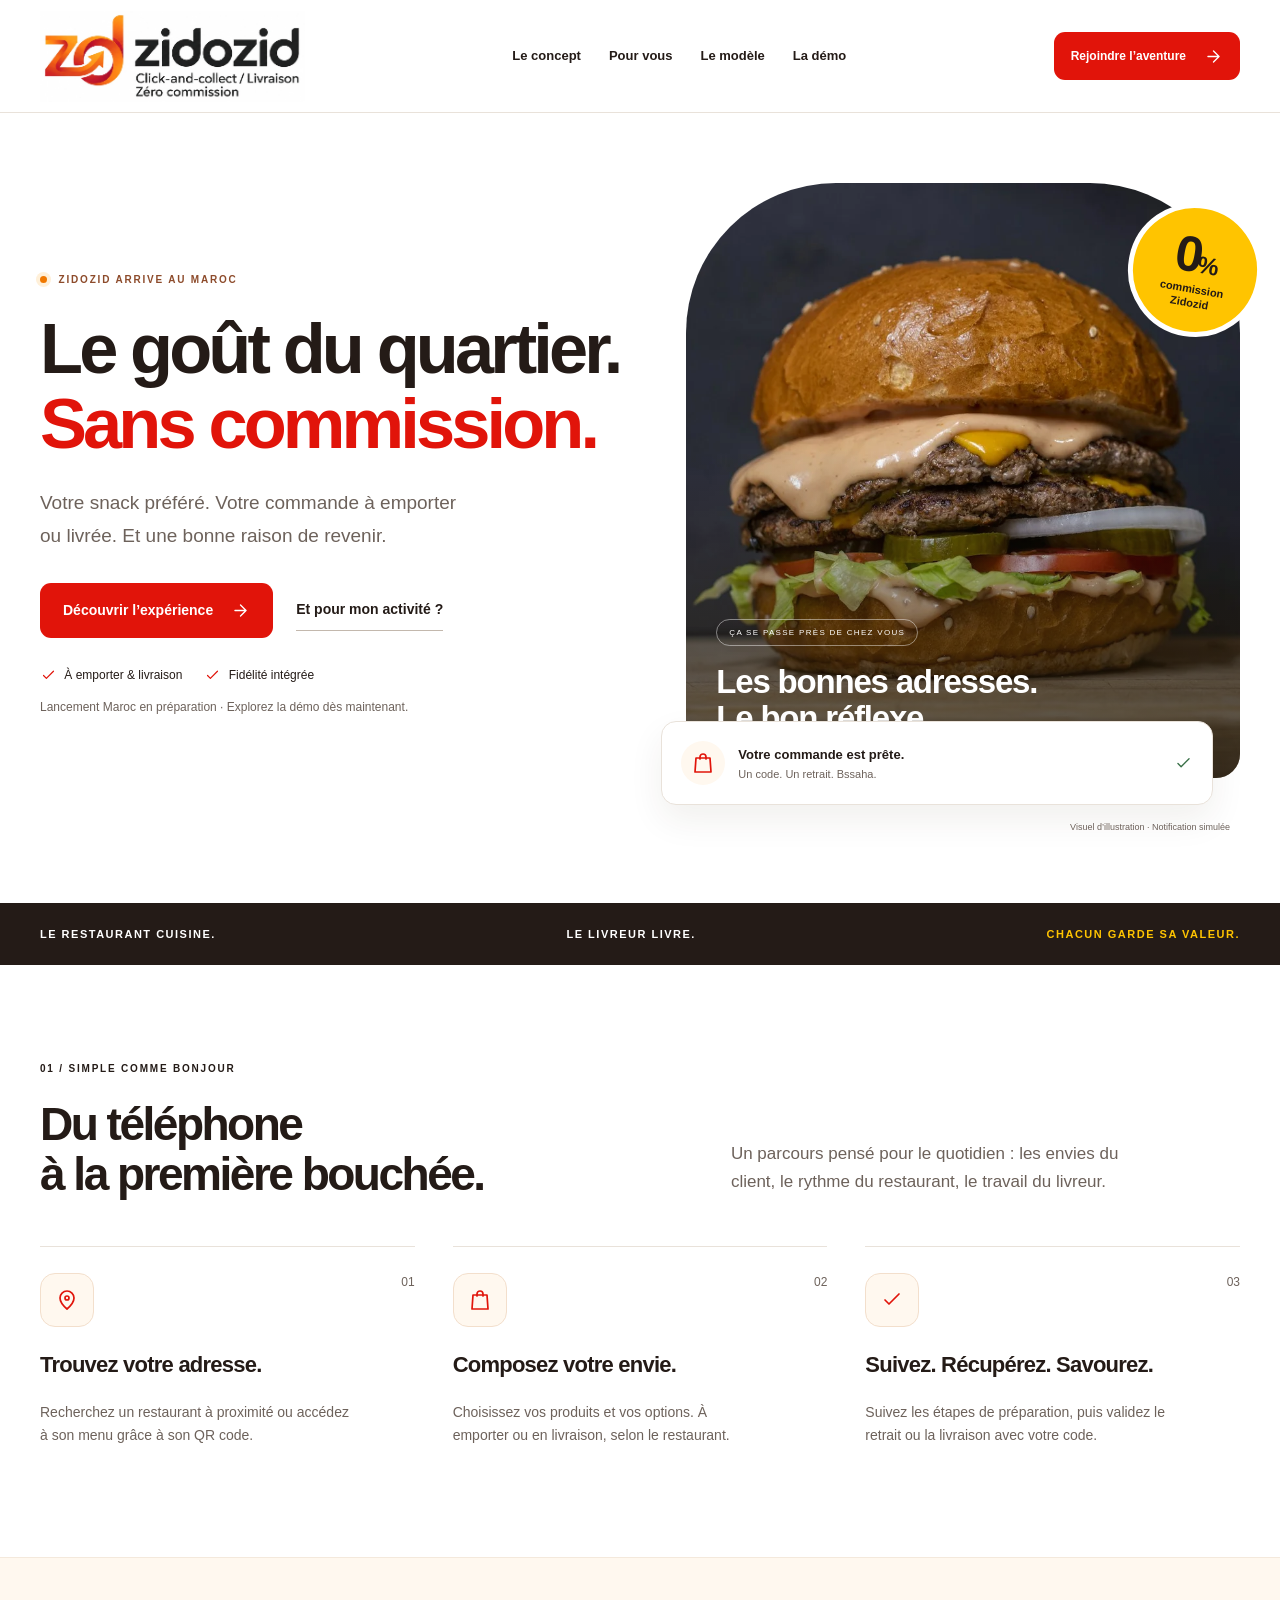
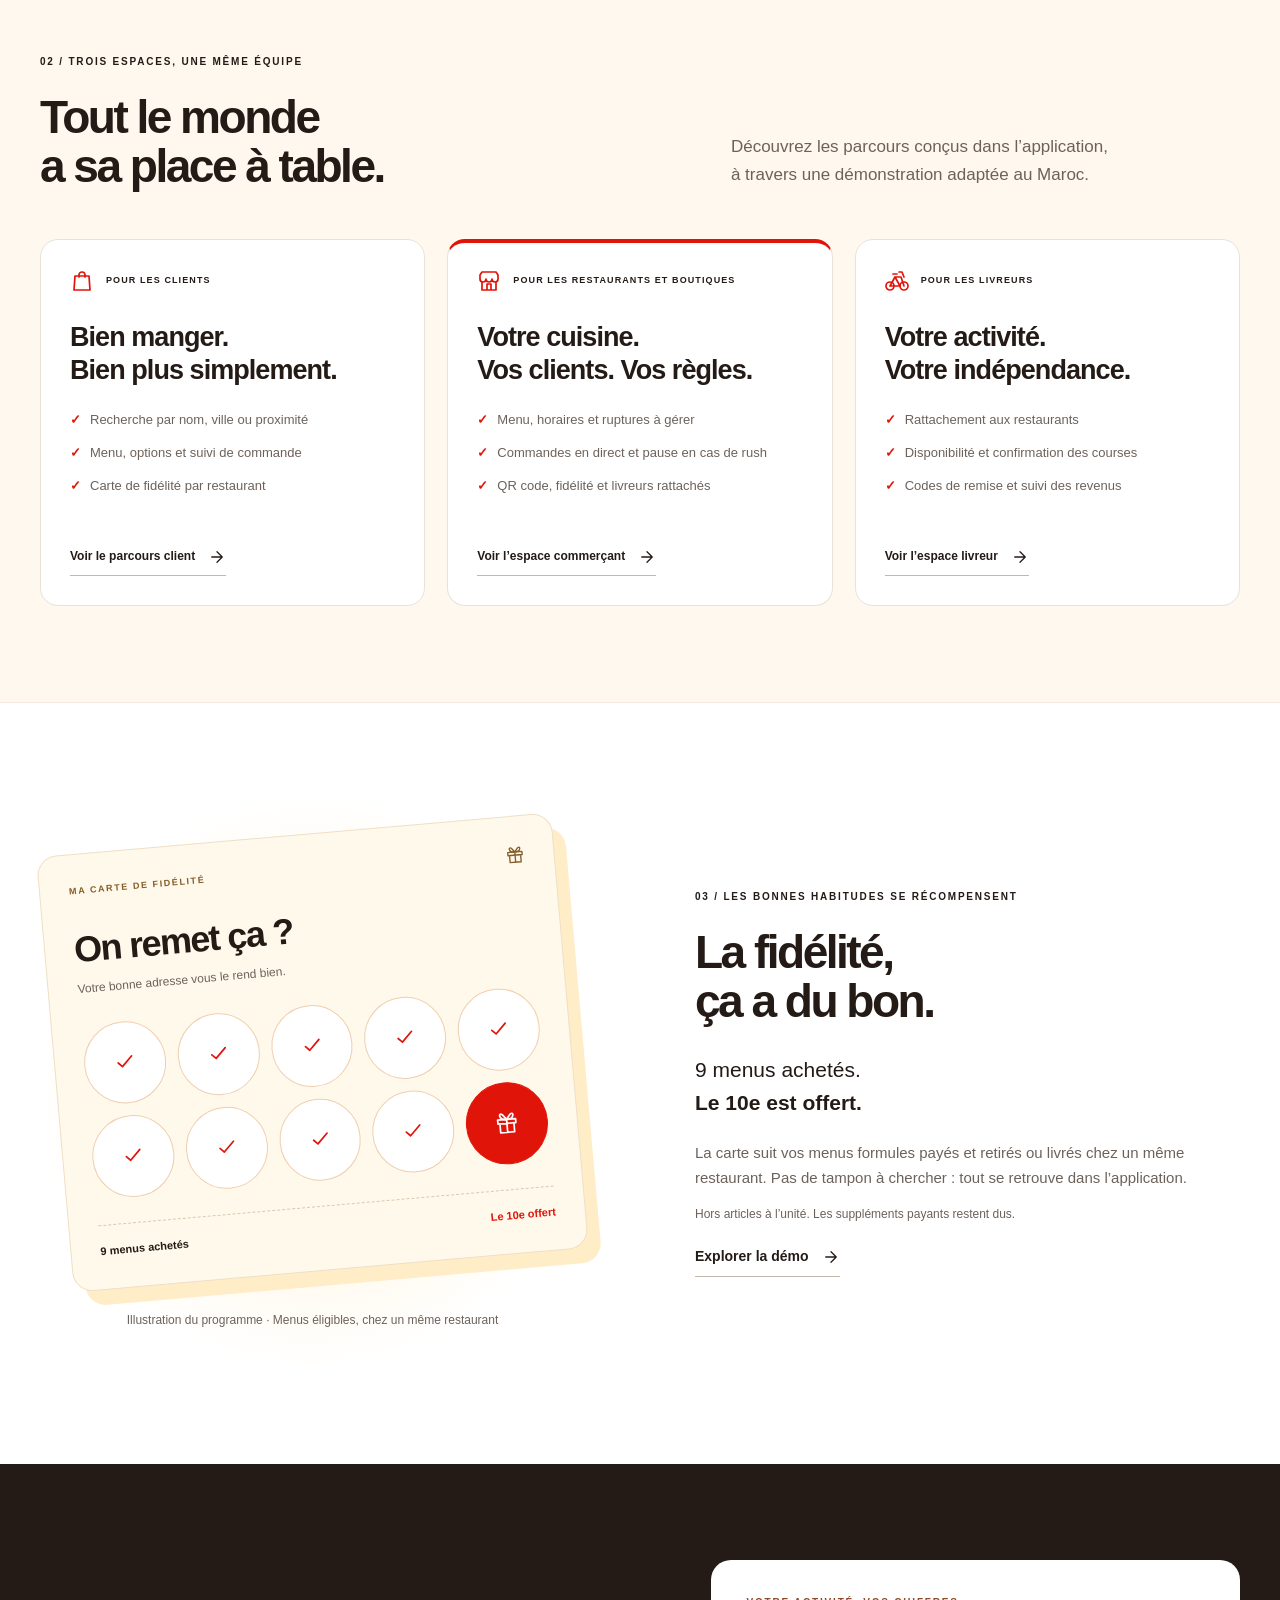
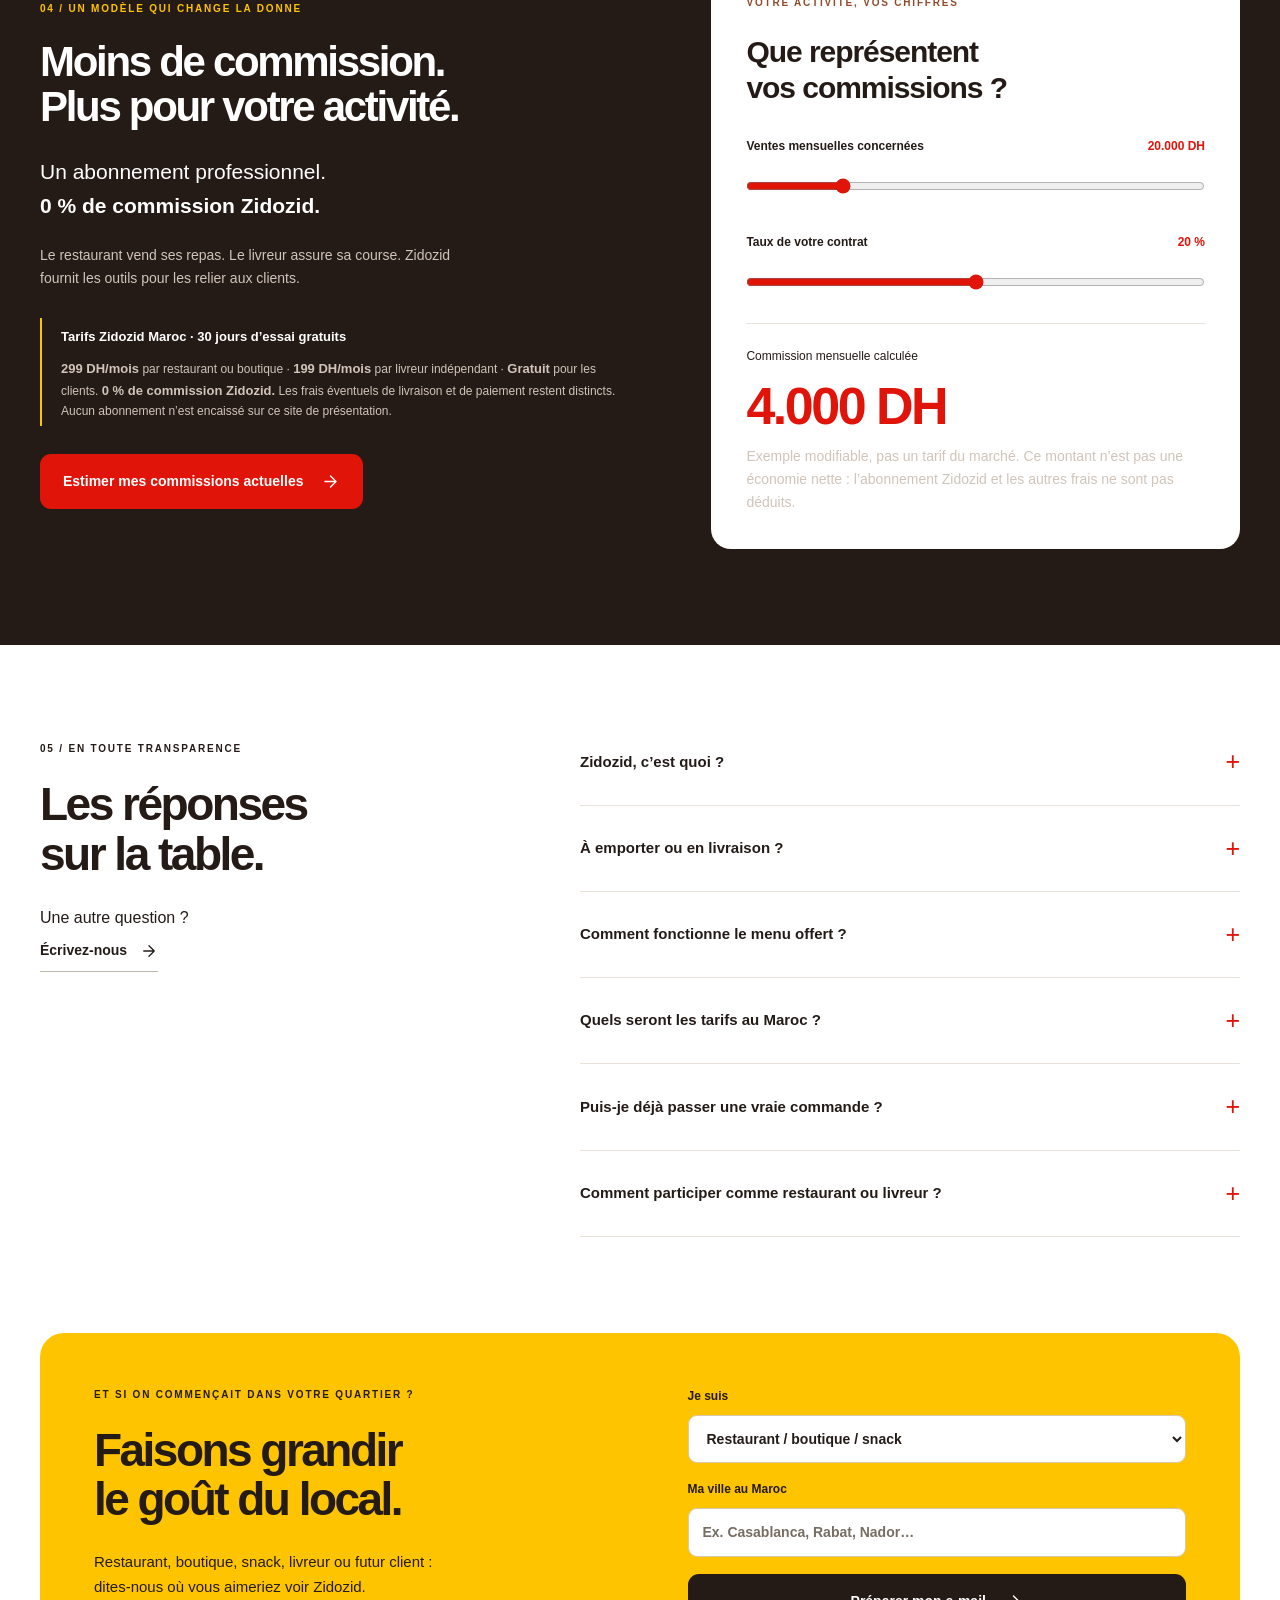
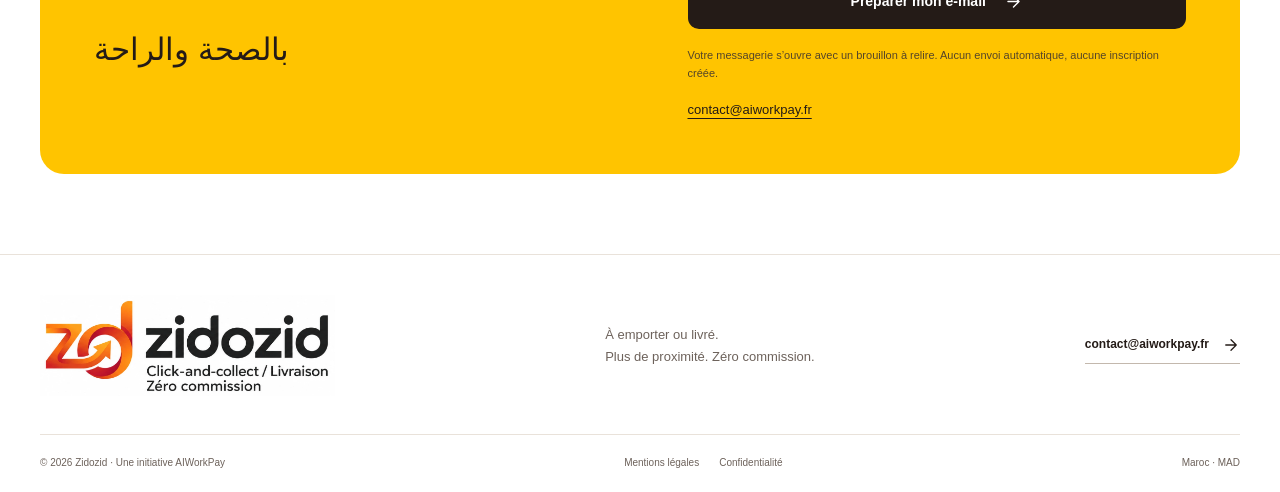
==== commit 7825d444: "Update Zidozid Maroc subscription pricing and merchant messaging" ====
--- a/index.html
+++ b/index.html
@@ -6,10 +6,10 @@
 <section class="section wrap" id="concept"><div class="section-intro"><div><p class="eyebrow">01 / SIMPLE COMME BONJOUR</p><h2>Du téléphone<br>à la première bouchée.</h2></div><p>Un parcours pensé pour le quotidien : les envies du client, le rythme du restaurant, le travail du livreur.</p></div><div class="steps"><article><span class="step-index">01</span><span class="feature-icon"><svg class="icon" viewBox="0 0 24 24" fill="none" stroke="currentColor" stroke-width="1.7" stroke-linecap="round" stroke-linejoin="round" aria-hidden="true"><path d="M19 10c0 5-7 11-7 11S5 15 5 10a7 7 0 1 1 14 0Z"/><circle cx="12" cy="10" r="2"/></svg></span><h3>Trouvez votre adresse.</h3><p>Recherchez un restaurant à proximité ou accédez à son menu grâce à son QR code.</p></article><article><span class="step-index">02</span><span class="feature-icon"><svg class="icon" viewBox="0 0 24 24" fill="none" stroke="currentColor" stroke-width="1.7" stroke-linecap="round" stroke-linejoin="round" aria-hidden="true"><path d="M5 7h14l1 14H4L5 7Z"/><path d="M9 8V6a3 3 0 0 1 6 0v2"/></svg></span><h3>Composez votre envie.</h3><p>Choisissez vos produits et vos options. À emporter ou en livraison, selon le restaurant.</p></article><article><span class="step-index">03</span><span class="feature-icon"><svg class="icon" viewBox="0 0 24 24" fill="none" stroke="currentColor" stroke-width="1.7" stroke-linecap="round" stroke-linejoin="round" aria-hidden="true"><path d="m5 12 4 4L19 6"/></svg></span><h3>Suivez. Récupérez. Savourez.</h3><p>Suivez les étapes de préparation, puis validez le retrait ou la livraison avec votre code.</p></article></div></section>
 <section class="profile-section section" id="profils"><div class="wrap"><div class="section-intro"><div><p class="eyebrow">02 / TROIS ESPACES, UNE MÊME ÉQUIPE</p><h2>Tout le monde<br>a sa place à table.</h2></div><p>Découvrez les parcours conçus dans l’application, à travers une démonstration adaptée au Maroc.</p></div><div class="profile-grid">
 <article class="profile"><div class="profile-title"><svg class="icon" viewBox="0 0 24 24" fill="none" stroke="currentColor" stroke-width="1.7" stroke-linecap="round" stroke-linejoin="round" aria-hidden="true"><path d="M5 7h14l1 14H4L5 7Z"/><path d="M9 8V6a3 3 0 0 1 6 0v2"/></svg><span>POUR LES CLIENTS</span></div><h3>Bien manger.<br>Bien plus simplement.</h3><ul class="check-list"><li>Recherche par nom, ville ou proximité</li><li>Menu, options et suivi de commande</li><li>Carte de fidélité par restaurant</li></ul><a class="text-link" href="/demo/?profil=client">Voir le parcours client <svg class="icon" viewBox="0 0 24 24" fill="none" stroke="currentColor" stroke-width="1.7" stroke-linecap="round" stroke-linejoin="round" aria-hidden="true"><path d="M5 12h14M12 5l7 7-7 7"/></svg></a></article>
-<article class="profile featured"><div class="profile-title"><svg class="icon" viewBox="0 0 24 24" fill="none" stroke="currentColor" stroke-width="1.7" stroke-linecap="round" stroke-linejoin="round" aria-hidden="true"><path d="M3 10V6l2-3h14l2 3v4M3 10a3 3 0 0 0 6 0 3 3 0 0 0 6 0 3 3 0 0 0 6 0M5 13v8h14v-8M10 21v-6h4v6"/></svg><span>POUR LES RESTAURANTS</span></div><h3>Votre cuisine.<br>Vos clients. Vos règles.</h3><ul class="check-list"><li>Menu, horaires et ruptures à gérer</li><li>Commandes en direct et pause en cas de rush</li><li>QR code, fidélité et livreurs rattachés</li></ul><a class="text-link" href="/demo/?profil=restaurant">Voir l’espace restaurant <svg class="icon" viewBox="0 0 24 24" fill="none" stroke="currentColor" stroke-width="1.7" stroke-linecap="round" stroke-linejoin="round" aria-hidden="true"><path d="M5 12h14M12 5l7 7-7 7"/></svg></a></article>
+<article class="profile featured"><div class="profile-title"><svg class="icon" viewBox="0 0 24 24" fill="none" stroke="currentColor" stroke-width="1.7" stroke-linecap="round" stroke-linejoin="round" aria-hidden="true"><path d="M3 10V6l2-3h14l2 3v4M3 10a3 3 0 0 0 6 0 3 3 0 0 0 6 0 3 3 0 0 0 6 0M5 13v8h14v-8M10 21v-6h4v6"/></svg><span>POUR LES RESTAURANTS ET BOUTIQUES</span></div><h3>Votre cuisine.<br>Vos clients. Vos règles.</h3><ul class="check-list"><li>Menu, horaires et ruptures à gérer</li><li>Commandes en direct et pause en cas de rush</li><li>QR code, fidélité et livreurs rattachés</li></ul><a class="text-link" href="/demo/?profil=restaurant">Voir l’espace commerçant <svg class="icon" viewBox="0 0 24 24" fill="none" stroke="currentColor" stroke-width="1.7" stroke-linecap="round" stroke-linejoin="round" aria-hidden="true"><path d="M5 12h14M12 5l7 7-7 7"/></svg></a></article>
 <article class="profile"><div class="profile-title"><svg class="icon" viewBox="0 0 24 24" fill="none" stroke="currentColor" stroke-width="1.7" stroke-linecap="round" stroke-linejoin="round" aria-hidden="true"><circle cx="5" cy="17" r="4"/><circle cx="19" cy="17" r="4"/><path d="m5 17 5-9 5 9H5m5-9h6l3 9M8 5h4m2-2h3l2 5"/></svg><span>POUR LES LIVREURS</span></div><h3>Votre activité.<br>Votre indépendance.</h3><ul class="check-list"><li>Rattachement aux restaurants</li><li>Disponibilité et confirmation des courses</li><li>Codes de remise et suivi des revenus</li></ul><a class="text-link" href="/demo/?profil=livreur">Voir l’espace livreur <svg class="icon" viewBox="0 0 24 24" fill="none" stroke="currentColor" stroke-width="1.7" stroke-linecap="round" stroke-linejoin="round" aria-hidden="true"><path d="M5 12h14M12 5l7 7-7 7"/></svg></a></article></div></div></section>
 <section class="section wrap loyalty-section"><div class="loyalty-art"><div class="loyalty-card"><div class="loyalty-heading"><span>MA CARTE DE FIDÉLITÉ</span><svg class="icon" viewBox="0 0 24 24" fill="none" stroke="currentColor" stroke-width="1.7" stroke-linecap="round" stroke-linejoin="round" aria-hidden="true"><path d="M3 8h18v4H3zM5 12v9h14v-9M12 8v13"/><path d="M12 8C4 9 4 0 8 3l4 5c8 1 8-8 4-5l-4 5"/></svg></div><strong>On remet ça ?</strong><p>Votre bonne adresse vous le rend bien.</p><div class="stamps" aria-label="9 menus achetés, le dixième offert"><span><svg class="icon" viewBox="0 0 24 24" fill="none" stroke="currentColor" stroke-width="1.7" stroke-linecap="round" stroke-linejoin="round" aria-hidden="true"><path d="m5 12 4 4L19 6"/></svg></span><span><svg class="icon" viewBox="0 0 24 24" fill="none" stroke="currentColor" stroke-width="1.7" stroke-linecap="round" stroke-linejoin="round" aria-hidden="true"><path d="m5 12 4 4L19 6"/></svg></span><span><svg class="icon" viewBox="0 0 24 24" fill="none" stroke="currentColor" stroke-width="1.7" stroke-linecap="round" stroke-linejoin="round" aria-hidden="true"><path d="m5 12 4 4L19 6"/></svg></span><span><svg class="icon" viewBox="0 0 24 24" fill="none" stroke="currentColor" stroke-width="1.7" stroke-linecap="round" stroke-linejoin="round" aria-hidden="true"><path d="m5 12 4 4L19 6"/></svg></span><span><svg class="icon" viewBox="0 0 24 24" fill="none" stroke="currentColor" stroke-width="1.7" stroke-linecap="round" stroke-linejoin="round" aria-hidden="true"><path d="m5 12 4 4L19 6"/></svg></span><span><svg class="icon" viewBox="0 0 24 24" fill="none" stroke="currentColor" stroke-width="1.7" stroke-linecap="round" stroke-linejoin="round" aria-hidden="true"><path d="m5 12 4 4L19 6"/></svg></span><span><svg class="icon" viewBox="0 0 24 24" fill="none" stroke="currentColor" stroke-width="1.7" stroke-linecap="round" stroke-linejoin="round" aria-hidden="true"><path d="m5 12 4 4L19 6"/></svg></span><span><svg class="icon" viewBox="0 0 24 24" fill="none" stroke="currentColor" stroke-width="1.7" stroke-linecap="round" stroke-linejoin="round" aria-hidden="true"><path d="m5 12 4 4L19 6"/></svg></span><span><svg class="icon" viewBox="0 0 24 24" fill="none" stroke="currentColor" stroke-width="1.7" stroke-linecap="round" stroke-linejoin="round" aria-hidden="true"><path d="m5 12 4 4L19 6"/></svg></span><span class="reward"><svg class="icon" viewBox="0 0 24 24" fill="none" stroke="currentColor" stroke-width="1.7" stroke-linecap="round" stroke-linejoin="round" aria-hidden="true"><path d="M3 8h18v4H3zM5 12v9h14v-9M12 8v13"/><path d="M12 8C4 9 4 0 8 3l4 5c8 1 8-8 4-5l-4 5"/></svg></span></div><div class="loyalty-bottom"><b>9 menus achetés</b><span>Le 10e offert</span></div></div><span class="micro">Illustration du programme · Menus éligibles, chez un même restaurant</span></div><div><p class="eyebrow">03 / LES BONNES HABITUDES SE RÉCOMPENSENT</p><h2>La fidélité,<br>ça a du bon.</h2><p class="lead">9 menus achetés.<br><strong>Le 10e est offert.</strong></p><p class="body-copy">La carte suit vos menus formules payés et retirés ou livrés chez un même restaurant. Pas de tampon à chercher : tout se retrouve dans l’application.</p><p class="micro">Hors articles à l’unité. Les suppléments payants restent dus.</p><a class="text-link" href="/demo/">Explorer la démo <svg class="icon" viewBox="0 0 24 24" fill="none" stroke="currentColor" stroke-width="1.7" stroke-linecap="round" stroke-linejoin="round" aria-hidden="true"><path d="M5 12h14M12 5l7 7-7 7"/></svg></a></div></section>
-<section class="model-section section" id="tarifs"><div class="wrap model-grid"><div><p class="eyebrow">04 / UN MODÈLE QUI CHANGE LA DONNE</p><h2>Moins de commission.<br>Plus pour votre activité.</h2><p class="lead">Un abonnement professionnel.<br><strong>0 % de commission Zidozid.</strong></p><p>Le restaurant vend ses repas. Le livreur assure sa course. Zidozid fournit les outils pour les relier aux clients.</p><div class="model-note"><strong>Offre Maroc en préparation</strong><p>Les tarifs en dirhams et les conditions de l’essai seront annoncés avant toute souscription. Les frais de livraison et de paiement éventuels restent distincts.</p></div><a class="button" href="/diagnostic.html">Estimer mes commissions actuelles <svg class="icon" viewBox="0 0 24 24" fill="none" stroke="currentColor" stroke-width="1.7" stroke-linecap="round" stroke-linejoin="round" aria-hidden="true"><path d="M5 12h14M12 5l7 7-7 7"/></svg></a></div><div class="calculator"><p class="eyebrow">VOTRE ACTIVITÉ, VOS CHIFFRES</p><h3>Que représentent<br>vos commissions ?</h3><label for="revenue">Ventes mensuelles concernées <output id="revenue-value" for="revenue">20 000 DH</output></label><input id="revenue" type="range" min="0" max="100000" step="500" value="20000"><label for="rate">Taux de votre contrat <output id="rate-value" for="rate">20 %</output></label><input id="rate" type="range" min="0" max="40" step="1" value="20"><div class="calc-result"><span>Commission mensuelle calculée</span><strong id="commission" aria-live="polite">4 000 DH</strong></div><p class="micro">Exemple modifiable, pas un tarif du marché. Ce montant n’est pas une économie nette : l’abonnement Zidozid et les autres frais ne sont pas déduits.</p></div></div></section>
-<section class="section wrap faq" id="questions"><div><p class="eyebrow">05 / EN TOUTE TRANSPARENCE</p><h2>Les réponses<br>sur la table.</h2><p>Une autre question ?<br><a class="text-link" href="mailto:contact@aiworkpay.fr">Écrivez-nous <svg class="icon" viewBox="0 0 24 24" fill="none" stroke="currentColor" stroke-width="1.7" stroke-linecap="round" stroke-linejoin="round" aria-hidden="true"><path d="M5 12h14M12 5l7 7-7 7"/></svg></a></p></div><div><details><summary>Zidozid, c’est quoi ?<span aria-hidden="true">+</span></summary><p>Une application qui relie les clients, les restaurants et les livreurs indépendants au Maroc. Les repas restent vendus par les restaurants. Le modèle Zidozid repose sur des abonnements professionnels, sans commission sur les commandes.</p></details><details><summary>À emporter ou en livraison ?<span aria-hidden="true">+</span></summary><p>Les deux parcours sont prévus. Le retrait se fait au restaurant avec un code. La livraison dépend de la zone du restaurant et de la disponibilité d’un livreur rattaché. Son coût est distinct du prix du repas.</p></details><details><summary>Comment fonctionne le menu offert ?<span aria-hidden="true">+</span></summary><p>Chez un même restaurant, 9 menus formules éligibles payés et retirés ou livrés donnent droit à un menu formule offert. Les articles à l’unité ne comptent pas. Les suppléments payants restent à régler.</p></details><details><summary>Quels seront les tarifs au Maroc ?<span aria-hidden="true">+</span></summary><p>Le modèle prévoit un abonnement pour les restaurants et les livreurs, sans commission Zidozid. Les tarifs en dirhams et les modalités de l’essai seront communiqués avant toute souscription. Aucun paiement d’abonnement n’est proposé sur ce site.</p></details><details><summary>Puis-je déjà passer une vraie commande ?<span aria-hidden="true">+</span></summary><p>Ce site présente Zidozid Maroc et une démo fictive. Il ne prend ni commande, ni paiement. Contactez-nous pour connaître les conditions d’ouverture dans votre ville et les moyens de paiement disponibles au lancement.</p></details><details><summary>Comment participer comme restaurant ou livreur ?<span aria-hidden="true">+</span></summary><p>Indiquez votre activité et votre ville dans la rubrique contact. Le bouton prépare un e-mail à notre équipe ; vous pouvez le relire avant de l’envoyer. Ce contact ne crée pas de compte et ne souscrit aucun abonnement.</p></details></div></section>
-<section class="contact-section wrap" id="contact"><div><p class="eyebrow">ET SI ON COMMENÇAIT DANS VOTRE QUARTIER ?</p><h2>Faisons grandir<br>le goût du local.</h2><p>Restaurant, snack, livreur ou futur client : dites-nous où vous aimeriez voir Zidozid.</p><span class="arabic-signature" lang="ar" dir="rtl">بالصحة والراحة</span></div><form id="contact-form" class="contact-form"><label for="contact-role">Je suis<select id="contact-role" name="profil"><option value="restaurant">Restaurateur / gérant de snack</option><option value="livreur">Livreur indépendant</option><option value="client">Futur client</option></select></label><label for="contact-city">Ma ville au Maroc<input id="contact-city" name="ville" placeholder="Ex. Casablanca, Rabat, Nador…" maxlength="80" required autocomplete="address-level2"></label><button type="submit" class="button dark">Préparer mon e-mail <svg class="icon" viewBox="0 0 24 24" fill="none" stroke="currentColor" stroke-width="1.7" stroke-linecap="round" stroke-linejoin="round" aria-hidden="true"><path d="M5 12h14M12 5l7 7-7 7"/></svg></button><p class="micro">Votre messagerie s’ouvre avec un brouillon à relire. Aucun envoi automatique, aucune inscription créée.</p><p id="contact-feedback" role="status"></p><a class="contact-email" href="mailto:contact@aiworkpay.fr">contact@aiworkpay.fr</a></form></section>
+<section class="model-section section" id="tarifs"><div class="wrap model-grid"><div><p class="eyebrow">04 / UN MODÈLE QUI CHANGE LA DONNE</p><h2>Moins de commission.<br>Plus pour votre activité.</h2><p class="lead">Un abonnement professionnel.<br><strong>0 % de commission Zidozid.</strong></p><p>Le restaurant vend ses repas. Le livreur assure sa course. Zidozid fournit les outils pour les relier aux clients.</p><div class="model-note"><strong>Tarifs Zidozid Maroc · 30 jours d’essai gratuits</strong><p><strong>299 DH/mois</strong> par restaurant ou boutique · <strong>199 DH/mois</strong> par livreur indépendant · <strong>Gratuit</strong> pour les clients. <strong>0 % de commission Zidozid.</strong> Les frais éventuels de livraison et de paiement restent distincts. Aucun abonnement n’est encaissé sur ce site de présentation.</p></div><a class="button" href="/diagnostic.html">Estimer mes commissions actuelles <svg class="icon" viewBox="0 0 24 24" fill="none" stroke="currentColor" stroke-width="1.7" stroke-linecap="round" stroke-linejoin="round" aria-hidden="true"><path d="M5 12h14M12 5l7 7-7 7"/></svg></a></div><div class="calculator"><p class="eyebrow">VOTRE ACTIVITÉ, VOS CHIFFRES</p><h3>Que représentent<br>vos commissions ?</h3><label for="revenue">Ventes mensuelles concernées <output id="revenue-value" for="revenue">20 000 DH</output></label><input id="revenue" type="range" min="0" max="100000" step="500" value="20000"><label for="rate">Taux de votre contrat <output id="rate-value" for="rate">20 %</output></label><input id="rate" type="range" min="0" max="40" step="1" value="20"><div class="calc-result"><span>Commission mensuelle calculée</span><strong id="commission" aria-live="polite">4 000 DH</strong></div><p class="micro">Exemple modifiable, pas un tarif du marché. Ce montant n’est pas une économie nette : l’abonnement Zidozid et les autres frais ne sont pas déduits.</p></div></div></section>
+<section class="section wrap faq" id="questions"><div><p class="eyebrow">05 / EN TOUTE TRANSPARENCE</p><h2>Les réponses<br>sur la table.</h2><p>Une autre question ?<br><a class="text-link" href="mailto:contact@aiworkpay.fr">Écrivez-nous <svg class="icon" viewBox="0 0 24 24" fill="none" stroke="currentColor" stroke-width="1.7" stroke-linecap="round" stroke-linejoin="round" aria-hidden="true"><path d="M5 12h14M12 5l7 7-7 7"/></svg></a></p></div><div><details><summary>Zidozid, c’est quoi ?<span aria-hidden="true">+</span></summary><p>Une application qui relie les clients, les restaurants et les livreurs indépendants au Maroc. Les repas restent vendus par les restaurants. Le modèle Zidozid repose sur des abonnements professionnels, sans commission sur les commandes.</p></details><details><summary>À emporter ou en livraison ?<span aria-hidden="true">+</span></summary><p>Les deux parcours sont prévus. Le retrait se fait au restaurant avec un code. La livraison dépend de la zone du restaurant et de la disponibilité d’un livreur rattaché. Son coût est distinct du prix du repas.</p></details><details><summary>Comment fonctionne le menu offert ?<span aria-hidden="true">+</span></summary><p>Chez un même restaurant, 9 menus formules éligibles payés et retirés ou livrés donnent droit à un menu formule offert. Les articles à l’unité ne comptent pas. Les suppléments payants restent à régler.</p></details><details><summary>Quels seront les tarifs au Maroc ?<span aria-hidden="true">+</span></summary><p>Le modèle prévoit un abonnement pour les restaurants et les livreurs, sans commission Zidozid. Restaurants et boutiques : 299 DH par mois. Livreurs indépendants : 199 DH par mois. Clients : gratuit. 30 jours d’essai gratuits, puis abonnement professionnel sans commission Zidozid. Aucun paiement d’abonnement n’est proposé sur ce site.</p></details><details><summary>Puis-je déjà passer une vraie commande ?<span aria-hidden="true">+</span></summary><p>Ce site présente Zidozid Maroc et une démo fictive. Il ne prend ni commande, ni paiement. Contactez-nous pour connaître les conditions d’ouverture dans votre ville et les moyens de paiement disponibles au lancement.</p></details><details><summary>Comment participer comme restaurant ou livreur ?<span aria-hidden="true">+</span></summary><p>Indiquez votre activité et votre ville dans la rubrique contact. Le bouton prépare un e-mail à notre équipe ; vous pouvez le relire avant de l’envoyer. Ce contact ne crée pas de compte et ne souscrit aucun abonnement.</p></details></div></section>
+<section class="contact-section wrap" id="contact"><div><p class="eyebrow">ET SI ON COMMENÇAIT DANS VOTRE QUARTIER ?</p><h2>Faisons grandir<br>le goût du local.</h2><p>Restaurant, boutique, snack, livreur ou futur client : dites-nous où vous aimeriez voir Zidozid.</p><span class="arabic-signature" lang="ar" dir="rtl">بالصحة والراحة</span></div><form id="contact-form" class="contact-form"><label for="contact-role">Je suis<select id="contact-role" name="profil"><option value="restaurant">Restaurant / boutique / snack</option><option value="livreur">Livreur indépendant</option><option value="client">Futur client</option></select></label><label for="contact-city">Ma ville au Maroc<input id="contact-city" name="ville" placeholder="Ex. Casablanca, Rabat, Nador…" maxlength="80" required autocomplete="address-level2"></label><button type="submit" class="button dark">Préparer mon e-mail <svg class="icon" viewBox="0 0 24 24" fill="none" stroke="currentColor" stroke-width="1.7" stroke-linecap="round" stroke-linejoin="round" aria-hidden="true"><path d="M5 12h14M12 5l7 7-7 7"/></svg></button><p class="micro">Votre messagerie s’ouvre avec un brouillon à relire. Aucun envoi automatique, aucune inscription créée.</p><p id="contact-feedback" role="status"></p><a class="contact-email" href="mailto:contact@aiworkpay.fr">contact@aiworkpay.fr</a></form></section>
 </main><script type="application/ld+json">{"@context": "https://schema.org", "@graph": [{"@type": "WebSite", "@id": "https://zidozid.fr/#website", "url": "https://zidozid.fr/", "name": "Zidozid Maroc", "inLanguage": "fr-MA", "description": "Présentation du projet Zidozid Maroc : click-and-collect, livraison indépendante et fidélité, sans commission Zidozid."}, {"@type": "Organization", "name": "Zidozid", "url": "https://zidozid.fr/", "logo": "https://zidozid.fr/img/zidozid-signature.webp", "email": "contact@aiworkpay.fr", "areaServed": {"@type": "Country", "name": "Maroc"}}, {"@type": "FAQPage", "mainEntity": [{"@type": "Question", "name": "Zidozid, c’est quoi ?", "acceptedAnswer": {"@type": "Answer", "text": "Une application qui relie les clients, les restaurants et les livreurs indépendants au Maroc. Les repas restent vendus par les restaurants. Le modèle Zidozid repose sur des abonnements professionnels, sans commission sur les commandes."}}, {"@type": "Question", "name": "À emporter ou en livraison ?", "acceptedAnswer": {"@type": "Answer", "text": "Les deux parcours sont prévus. Le retrait se fait au restaurant avec un code. La livraison dépend de la zone du restaurant et de la disponibilité d’un livreur rattaché. Son coût est distinct du prix du repas."}}, {"@type": "Question", "name": "Comment fonctionne le menu offert ?", "acceptedAnswer": {"@type": "Answer", "text": "Chez un même restaurant, 9 menus formules éligibles payés et retirés ou livrés donnent droit à un menu formule offert. Les articles à l’unité ne comptent pas. Les suppléments payants restent à régler."}}, {"@type": "Question", "name": "Quels seront les tarifs au Maroc ?", "acceptedAnswer": {"@type": "Answer", "text": "Le modèle prévoit un abonnement pour les restaurants et les livreurs, sans commission Zidozid. Les tarifs en dirhams et les modalités de l’essai seront communiqués avant toute souscription. Aucun paiement d’abonnement n’est proposé sur ce site."}}, {"@type": "Question", "name": "Puis-je déjà passer une vraie commande ?", "acceptedAnswer": {"@type": "Answer", "text": "Ce site présente Zidozid Maroc et une démo fictive. Il ne prend ni commande, ni paiement. Contactez-nous pour connaître les conditions d’ouverture dans votre ville et les moyens de paiement disponibles au lancement."}}, {"@type": "Question", "name": "Comment participer comme restaurant ou livreur ?", "acceptedAnswer": {"@type": "Answer", "text": "Indiquez votre activité et votre ville dans la rubrique contact. Le bouton prépare un e-mail à notre équipe ; vous pouvez le relire avant de l’envoyer. Ce contact ne crée pas de compte et ne souscrit aucun abonnement."}}]}]}</script><footer class="site-footer"><div class="wrap footer-top"><a class="brand brand-signature" href="/" aria-label="Zidozid Maroc, accueil"><img src="/img/zidozid-signature.webp" width="1698" height="926" alt="Zidozid — Click-and-collect / Livraison, Zéro commission"></a><p>À emporter ou livré.<br>Plus de proximité. Zéro commission.</p><a class="text-link" href="mailto:contact@aiworkpay.fr">contact@aiworkpay.fr <svg class="icon" viewBox="0 0 24 24" fill="none" stroke="currentColor" stroke-width="1.7" stroke-linecap="round" stroke-linejoin="round" aria-hidden="true"><path d="M5 12h14M12 5l7 7-7 7"/></svg></a></div><div class="wrap footer-bottom"><span>© 2026 Zidozid · Une initiative AIWorkPay</span><nav aria-label="Informations légales"><a href="/mentions-legales/">Mentions légales</a><a href="/confidentialite/">Confidentialité</a></nav><span>Maroc · MAD</span></div></footer></body></html>
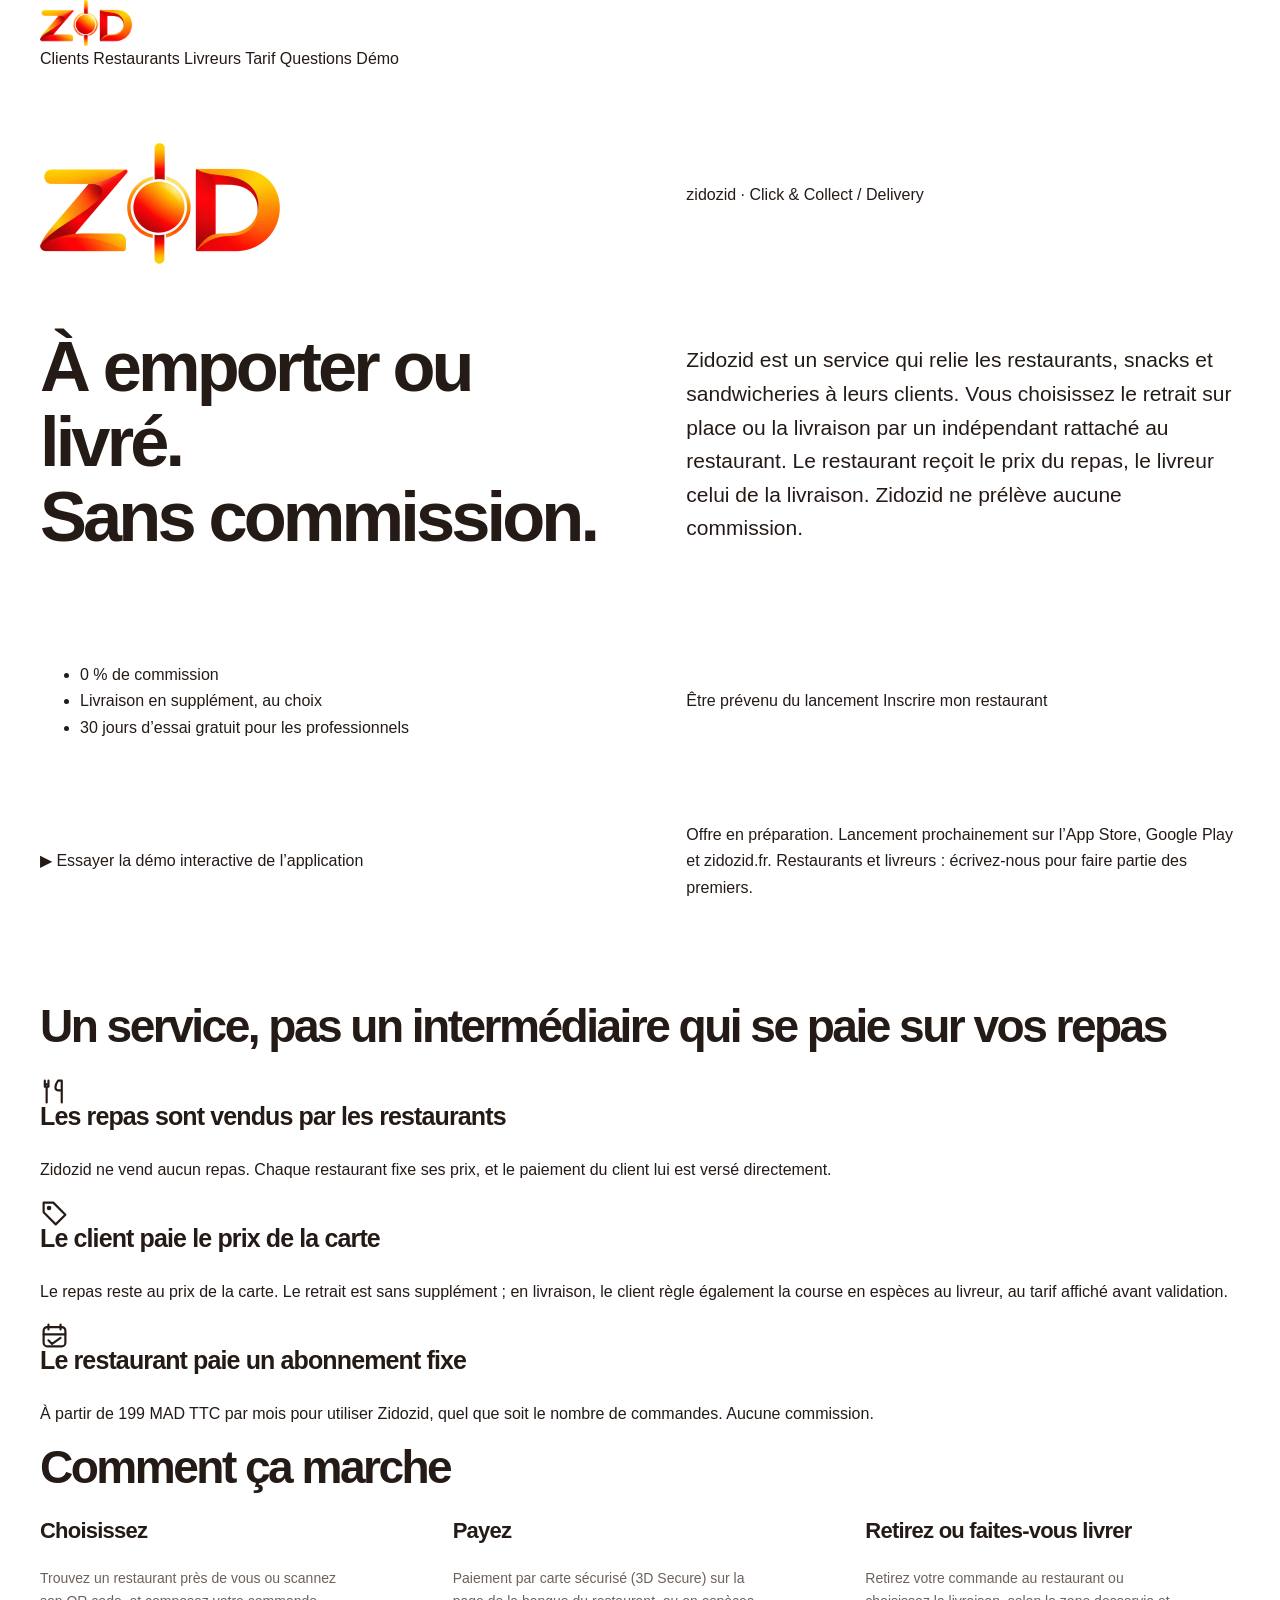
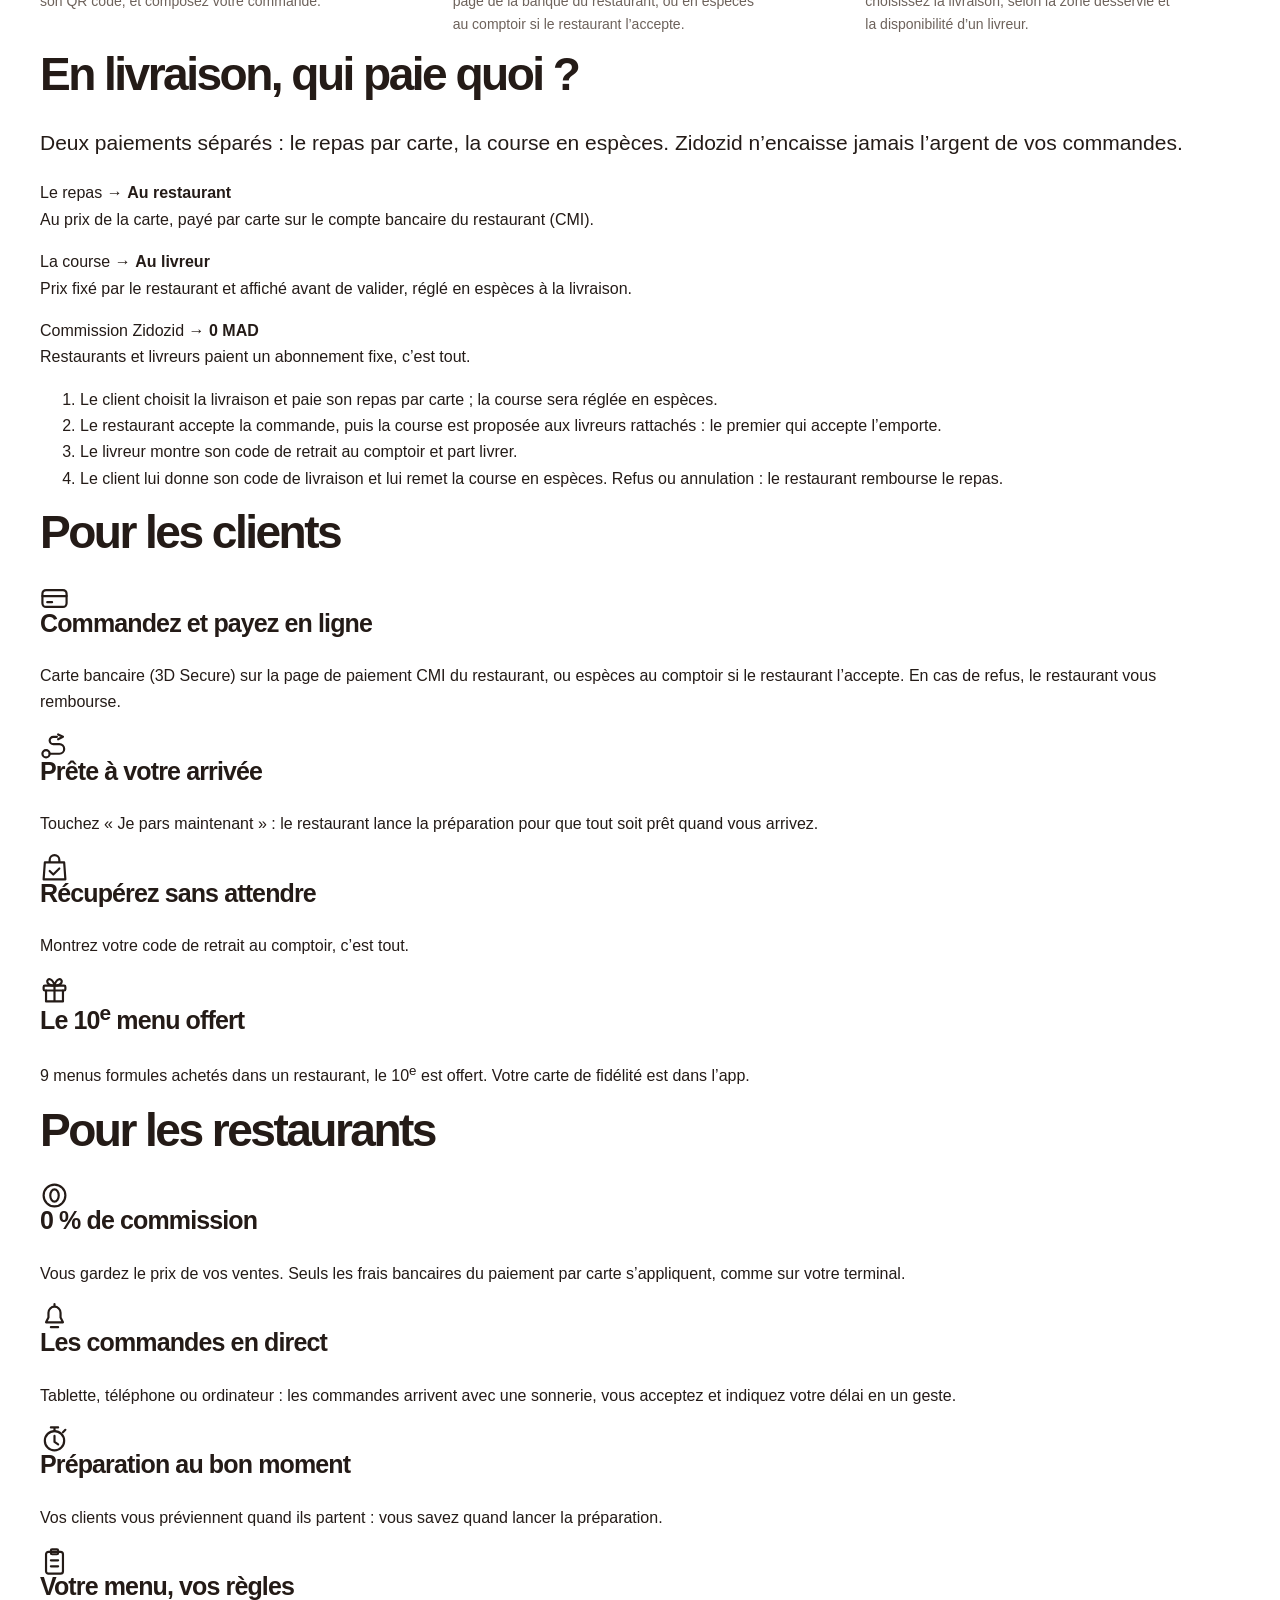
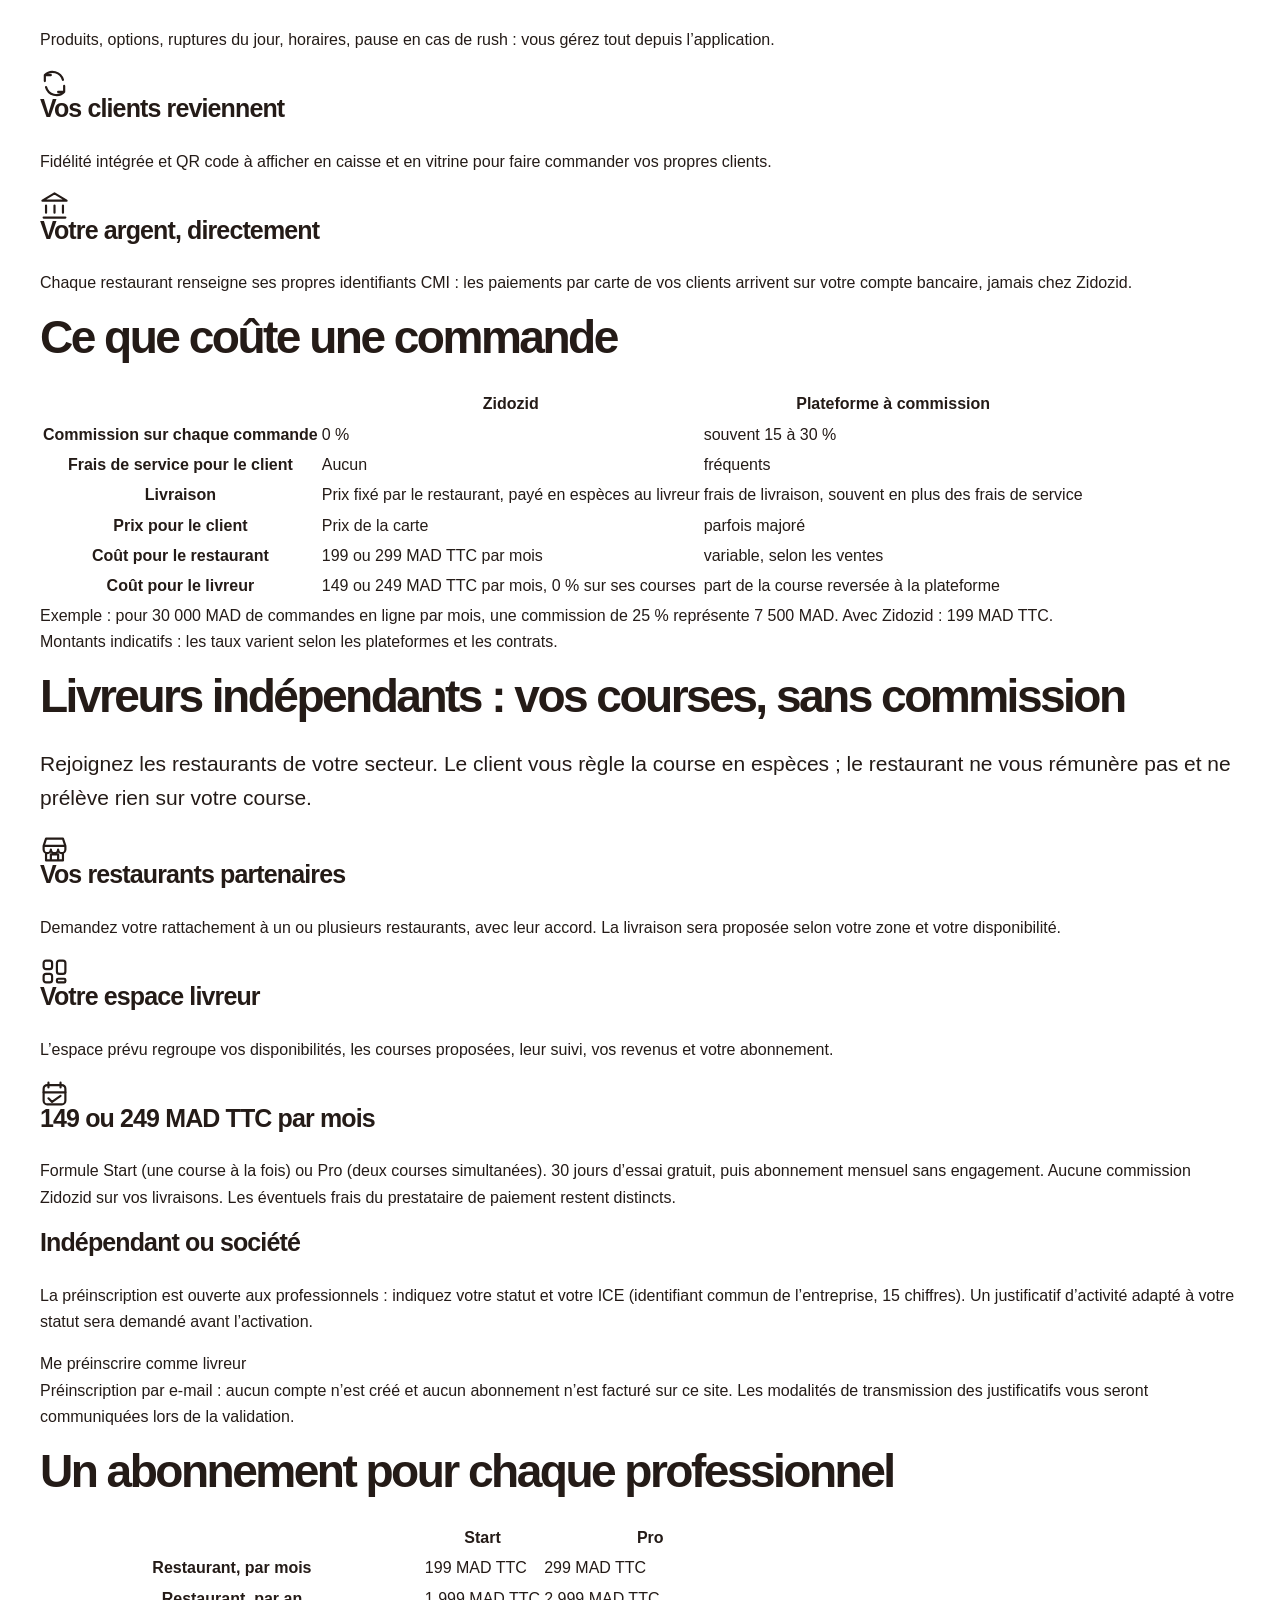
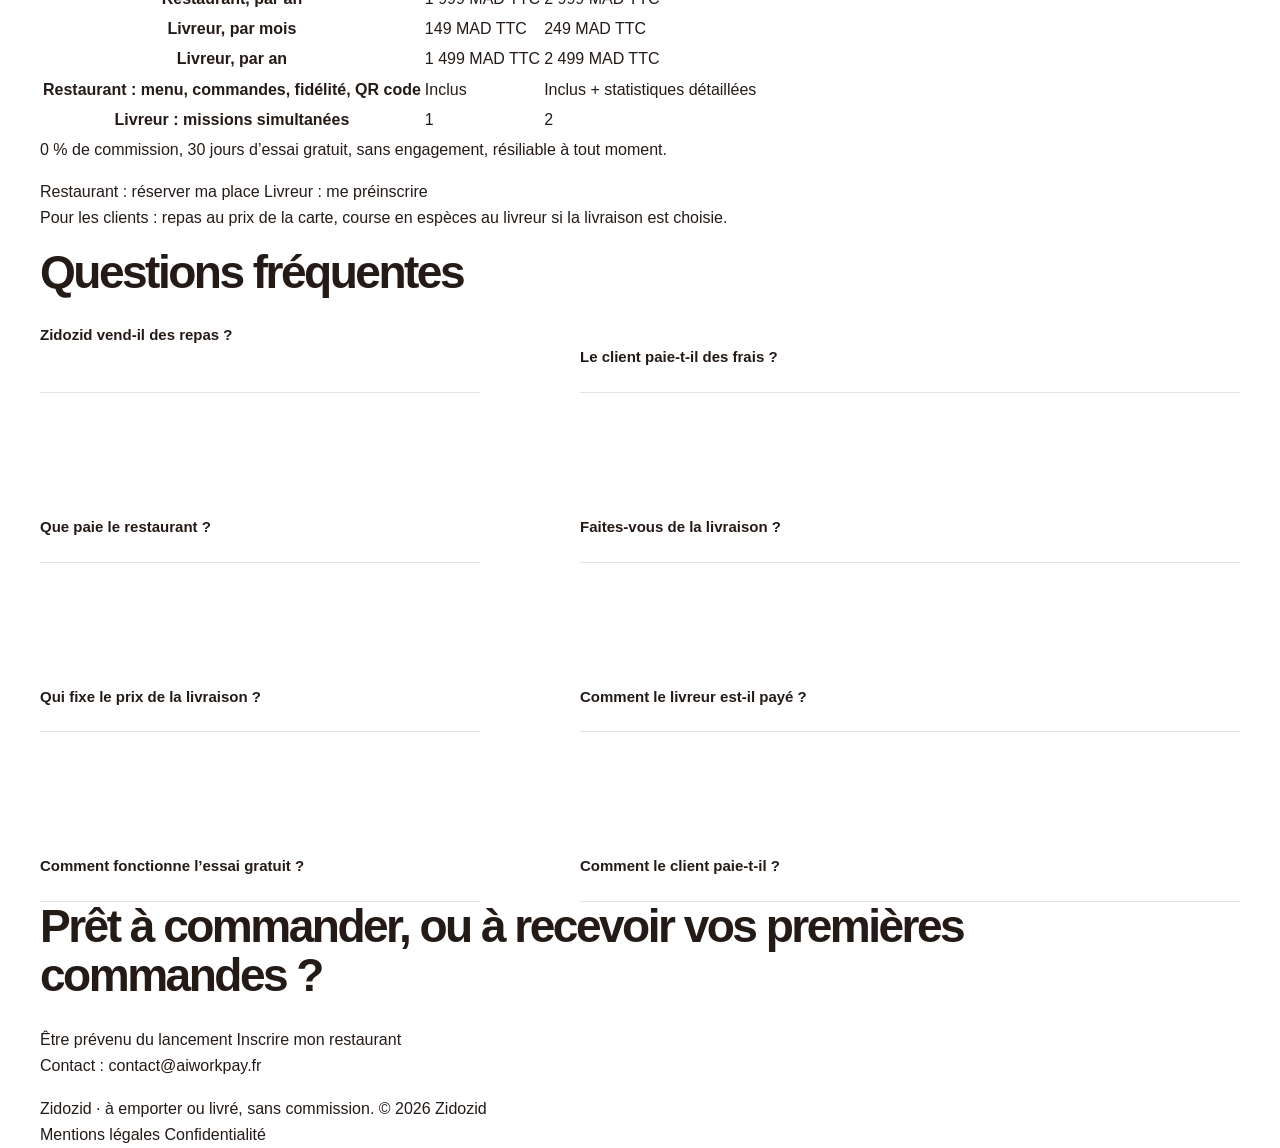
==== commit 95621405: "Site vitrine : passage au Maroc et aux dirhams (MAD) - tarifs Start / Pro (restaurant 199 / 299, liv" ====
--- a/index.html
+++ b/index.html
@@ -1,15 +1,599 @@
-<!doctype html><html lang="fr"><head><meta charset="utf-8"><meta name="viewport" content="width=device-width, initial-scale=1"><title>Zidozid Maroc — Du goût. Du lien. Zéro commission.</title><meta name="description" content="Découvrez Zidozid au Maroc : commande à emporter, livraison indépendante et fidélité. Un modèle sans commission pour rapprocher clients et restaurants."><meta name="theme-color" content="#E1140A"><link rel="canonical" href="https://zidozid.fr/"><meta property="og:title" content="Zidozid Maroc — Du goût. Du lien. Zéro commission."><meta property="og:description" content="Découvrez Zidozid au Maroc : commande à emporter, livraison indépendante et fidélité. Un modèle sans commission pour rapprocher clients et restaurants."><meta property="og:type" content="website"><meta property="og:locale" content="fr_MA"><meta property="og:url" content="https://zidozid.fr/"><meta property="og:image" content="https://zidozid.fr/img/zidozid-signature.webp"><meta name="twitter:card" content="summary_large_image"><link rel="icon" type="image/svg+xml" href="/favicon.svg?v=20261012-logo"><link rel="stylesheet" href="/style.css?v=20261012-logo"><script src="/app.js?v=20261012-logo" defer></script></head><body><a class="skip" href="#contenu">Aller au contenu</a><header class="site-header"><div class="wrap header-inner"><a class="brand brand-signature" href="/" aria-label="Zidozid Maroc, accueil"><img src="/img/zidozid-signature.webp" width="1698" height="926" alt="Zidozid — Click-and-collect / Livraison, Zéro commission"></a><button class="menu-toggle" type="button" aria-expanded="false" aria-controls="navigation">Menu <span aria-hidden="true">☰</span></button><nav id="navigation" aria-label="Navigation principale"><a href="/#concept">Le concept</a><a href="/#profils">Pour vous</a><a href="/#tarifs">Le modèle</a><a href="/demo/">La démo</a></nav><a class="button small header-cta" href="/#contact">Rejoindre l’aventure <svg class="icon" viewBox="0 0 24 24" fill="none" stroke="currentColor" stroke-width="1.7" stroke-linecap="round" stroke-linejoin="round" aria-hidden="true"><path d="M5 12h14M12 5l7 7-7 7"/></svg></a></div></header>
-<main id="contenu">
-<section class="hero wrap"><div class="hero-copy"><p class="eyebrow"><span class="status-dot"></span> ZIDOZID ARRIVE AU MAROC</p><h1>Le goût du quartier.<br><em>Sans commission.</em></h1><p class="hero-lead">Votre snack préféré. Votre commande à emporter ou livrée. Et une bonne raison de revenir.</p><div class="hero-actions"><a class="button" href="/demo/">Découvrir l’expérience <svg class="icon" viewBox="0 0 24 24" fill="none" stroke="currentColor" stroke-width="1.7" stroke-linecap="round" stroke-linejoin="round" aria-hidden="true"><path d="M5 12h14M12 5l7 7-7 7"/></svg></a><a class="text-link" href="#profils">Et pour mon activité ?</a></div><div class="hero-points"><span><svg class="icon" viewBox="0 0 24 24" fill="none" stroke="currentColor" stroke-width="1.7" stroke-linecap="round" stroke-linejoin="round" aria-hidden="true"><path d="m5 12 4 4L19 6"/></svg> À emporter & livraison</span><span><svg class="icon" viewBox="0 0 24 24" fill="none" stroke="currentColor" stroke-width="1.7" stroke-linecap="round" stroke-linejoin="round" aria-hidden="true"><path d="m5 12 4 4L19 6"/></svg> Fidélité intégrée</span></div><p class="micro">Lancement Maroc en préparation · Explorez la démo dès maintenant.</p></div>
-<div class="hero-visual"><div class="photo-frame"><img class="hero-photo" src="/img/burger.webp" alt="Burger garni, servi avec des frites, pour une pause gourmande" width="1100" height="914" fetchpriority="high"><div class="photo-gradient"></div><div class="photo-caption"><span class="pill">ÇA SE PASSE PRÈS DE CHEZ VOUS</span><p>Les bonnes adresses.<br>Le bon réflexe.</p></div></div><div class="zero-badge"><strong>0<span>%</span></strong><span>commission<br>Zidozid</span></div><div class="order-float"><span class="round-icon"><svg class="icon" viewBox="0 0 24 24" fill="none" stroke="currentColor" stroke-width="1.7" stroke-linecap="round" stroke-linejoin="round" aria-hidden="true"><path d="M5 7h14l1 14H4L5 7Z"/><path d="M9 8V6a3 3 0 0 1 6 0v2"/></svg></span><div><strong>Votre commande est prête.</strong><span>Un code. Un retrait. Bssaha.</span></div><span class="order-check"><svg class="icon" viewBox="0 0 24 24" fill="none" stroke="currentColor" stroke-width="1.7" stroke-linecap="round" stroke-linejoin="round" aria-hidden="true"><path d="m5 12 4 4L19 6"/></svg></span></div><span class="visual-note">Visuel d’illustration · Notification simulée</span></div></section>
-<div class="promise-bar"><div class="wrap"><span>LE RESTAURANT CUISINE.</span><span>LE LIVREUR LIVRE.</span><span class="highlight">CHACUN GARDE SA VALEUR.</span></div></div>
-<section class="section wrap" id="concept"><div class="section-intro"><div><p class="eyebrow">01 / SIMPLE COMME BONJOUR</p><h2>Du téléphone<br>à la première bouchée.</h2></div><p>Un parcours pensé pour le quotidien : les envies du client, le rythme du restaurant, le travail du livreur.</p></div><div class="steps"><article><span class="step-index">01</span><span class="feature-icon"><svg class="icon" viewBox="0 0 24 24" fill="none" stroke="currentColor" stroke-width="1.7" stroke-linecap="round" stroke-linejoin="round" aria-hidden="true"><path d="M19 10c0 5-7 11-7 11S5 15 5 10a7 7 0 1 1 14 0Z"/><circle cx="12" cy="10" r="2"/></svg></span><h3>Trouvez votre adresse.</h3><p>Recherchez un restaurant à proximité ou accédez à son menu grâce à son QR code.</p></article><article><span class="step-index">02</span><span class="feature-icon"><svg class="icon" viewBox="0 0 24 24" fill="none" stroke="currentColor" stroke-width="1.7" stroke-linecap="round" stroke-linejoin="round" aria-hidden="true"><path d="M5 7h14l1 14H4L5 7Z"/><path d="M9 8V6a3 3 0 0 1 6 0v2"/></svg></span><h3>Composez votre envie.</h3><p>Choisissez vos produits et vos options. À emporter ou en livraison, selon le restaurant.</p></article><article><span class="step-index">03</span><span class="feature-icon"><svg class="icon" viewBox="0 0 24 24" fill="none" stroke="currentColor" stroke-width="1.7" stroke-linecap="round" stroke-linejoin="round" aria-hidden="true"><path d="m5 12 4 4L19 6"/></svg></span><h3>Suivez. Récupérez. Savourez.</h3><p>Suivez les étapes de préparation, puis validez le retrait ou la livraison avec votre code.</p></article></div></section>
-<section class="profile-section section" id="profils"><div class="wrap"><div class="section-intro"><div><p class="eyebrow">02 / TROIS ESPACES, UNE MÊME ÉQUIPE</p><h2>Tout le monde<br>a sa place à table.</h2></div><p>Découvrez les parcours conçus dans l’application, à travers une démonstration adaptée au Maroc.</p></div><div class="profile-grid">
-<article class="profile"><div class="profile-title"><svg class="icon" viewBox="0 0 24 24" fill="none" stroke="currentColor" stroke-width="1.7" stroke-linecap="round" stroke-linejoin="round" aria-hidden="true"><path d="M5 7h14l1 14H4L5 7Z"/><path d="M9 8V6a3 3 0 0 1 6 0v2"/></svg><span>POUR LES CLIENTS</span></div><h3>Bien manger.<br>Bien plus simplement.</h3><ul class="check-list"><li>Recherche par nom, ville ou proximité</li><li>Menu, options et suivi de commande</li><li>Carte de fidélité par restaurant</li></ul><a class="text-link" href="/demo/?profil=client">Voir le parcours client <svg class="icon" viewBox="0 0 24 24" fill="none" stroke="currentColor" stroke-width="1.7" stroke-linecap="round" stroke-linejoin="round" aria-hidden="true"><path d="M5 12h14M12 5l7 7-7 7"/></svg></a></article>
-<article class="profile featured"><div class="profile-title"><svg class="icon" viewBox="0 0 24 24" fill="none" stroke="currentColor" stroke-width="1.7" stroke-linecap="round" stroke-linejoin="round" aria-hidden="true"><path d="M3 10V6l2-3h14l2 3v4M3 10a3 3 0 0 0 6 0 3 3 0 0 0 6 0 3 3 0 0 0 6 0M5 13v8h14v-8M10 21v-6h4v6"/></svg><span>POUR LES RESTAURANTS ET BOUTIQUES</span></div><h3>Votre cuisine.<br>Vos clients. Vos règles.</h3><ul class="check-list"><li>Menu, horaires et ruptures à gérer</li><li>Commandes en direct et pause en cas de rush</li><li>QR code, fidélité et livreurs rattachés</li></ul><a class="text-link" href="/demo/?profil=restaurant">Voir l’espace commerçant <svg class="icon" viewBox="0 0 24 24" fill="none" stroke="currentColor" stroke-width="1.7" stroke-linecap="round" stroke-linejoin="round" aria-hidden="true"><path d="M5 12h14M12 5l7 7-7 7"/></svg></a></article>
-<article class="profile"><div class="profile-title"><svg class="icon" viewBox="0 0 24 24" fill="none" stroke="currentColor" stroke-width="1.7" stroke-linecap="round" stroke-linejoin="round" aria-hidden="true"><circle cx="5" cy="17" r="4"/><circle cx="19" cy="17" r="4"/><path d="m5 17 5-9 5 9H5m5-9h6l3 9M8 5h4m2-2h3l2 5"/></svg><span>POUR LES LIVREURS</span></div><h3>Votre activité.<br>Votre indépendance.</h3><ul class="check-list"><li>Rattachement aux restaurants</li><li>Disponibilité et confirmation des courses</li><li>Codes de remise et suivi des revenus</li></ul><a class="text-link" href="/demo/?profil=livreur">Voir l’espace livreur <svg class="icon" viewBox="0 0 24 24" fill="none" stroke="currentColor" stroke-width="1.7" stroke-linecap="round" stroke-linejoin="round" aria-hidden="true"><path d="M5 12h14M12 5l7 7-7 7"/></svg></a></article></div></div></section>
-<section class="section wrap loyalty-section"><div class="loyalty-art"><div class="loyalty-card"><div class="loyalty-heading"><span>MA CARTE DE FIDÉLITÉ</span><svg class="icon" viewBox="0 0 24 24" fill="none" stroke="currentColor" stroke-width="1.7" stroke-linecap="round" stroke-linejoin="round" aria-hidden="true"><path d="M3 8h18v4H3zM5 12v9h14v-9M12 8v13"/><path d="M12 8C4 9 4 0 8 3l4 5c8 1 8-8 4-5l-4 5"/></svg></div><strong>On remet ça ?</strong><p>Votre bonne adresse vous le rend bien.</p><div class="stamps" aria-label="9 menus achetés, le dixième offert"><span><svg class="icon" viewBox="0 0 24 24" fill="none" stroke="currentColor" stroke-width="1.7" stroke-linecap="round" stroke-linejoin="round" aria-hidden="true"><path d="m5 12 4 4L19 6"/></svg></span><span><svg class="icon" viewBox="0 0 24 24" fill="none" stroke="currentColor" stroke-width="1.7" stroke-linecap="round" stroke-linejoin="round" aria-hidden="true"><path d="m5 12 4 4L19 6"/></svg></span><span><svg class="icon" viewBox="0 0 24 24" fill="none" stroke="currentColor" stroke-width="1.7" stroke-linecap="round" stroke-linejoin="round" aria-hidden="true"><path d="m5 12 4 4L19 6"/></svg></span><span><svg class="icon" viewBox="0 0 24 24" fill="none" stroke="currentColor" stroke-width="1.7" stroke-linecap="round" stroke-linejoin="round" aria-hidden="true"><path d="m5 12 4 4L19 6"/></svg></span><span><svg class="icon" viewBox="0 0 24 24" fill="none" stroke="currentColor" stroke-width="1.7" stroke-linecap="round" stroke-linejoin="round" aria-hidden="true"><path d="m5 12 4 4L19 6"/></svg></span><span><svg class="icon" viewBox="0 0 24 24" fill="none" stroke="currentColor" stroke-width="1.7" stroke-linecap="round" stroke-linejoin="round" aria-hidden="true"><path d="m5 12 4 4L19 6"/></svg></span><span><svg class="icon" viewBox="0 0 24 24" fill="none" stroke="currentColor" stroke-width="1.7" stroke-linecap="round" stroke-linejoin="round" aria-hidden="true"><path d="m5 12 4 4L19 6"/></svg></span><span><svg class="icon" viewBox="0 0 24 24" fill="none" stroke="currentColor" stroke-width="1.7" stroke-linecap="round" stroke-linejoin="round" aria-hidden="true"><path d="m5 12 4 4L19 6"/></svg></span><span><svg class="icon" viewBox="0 0 24 24" fill="none" stroke="currentColor" stroke-width="1.7" stroke-linecap="round" stroke-linejoin="round" aria-hidden="true"><path d="m5 12 4 4L19 6"/></svg></span><span class="reward"><svg class="icon" viewBox="0 0 24 24" fill="none" stroke="currentColor" stroke-width="1.7" stroke-linecap="round" stroke-linejoin="round" aria-hidden="true"><path d="M3 8h18v4H3zM5 12v9h14v-9M12 8v13"/><path d="M12 8C4 9 4 0 8 3l4 5c8 1 8-8 4-5l-4 5"/></svg></span></div><div class="loyalty-bottom"><b>9 menus achetés</b><span>Le 10e offert</span></div></div><span class="micro">Illustration du programme · Menus éligibles, chez un même restaurant</span></div><div><p class="eyebrow">03 / LES BONNES HABITUDES SE RÉCOMPENSENT</p><h2>La fidélité,<br>ça a du bon.</h2><p class="lead">9 menus achetés.<br><strong>Le 10e est offert.</strong></p><p class="body-copy">La carte suit vos menus formules payés et retirés ou livrés chez un même restaurant. Pas de tampon à chercher : tout se retrouve dans l’application.</p><p class="micro">Hors articles à l’unité. Les suppléments payants restent dus.</p><a class="text-link" href="/demo/">Explorer la démo <svg class="icon" viewBox="0 0 24 24" fill="none" stroke="currentColor" stroke-width="1.7" stroke-linecap="round" stroke-linejoin="round" aria-hidden="true"><path d="M5 12h14M12 5l7 7-7 7"/></svg></a></div></section>
-<section class="model-section section" id="tarifs"><div class="wrap model-grid"><div><p class="eyebrow">04 / UN MODÈLE QUI CHANGE LA DONNE</p><h2>Moins de commission.<br>Plus pour votre activité.</h2><p class="lead">Un abonnement professionnel.<br><strong>0 % de commission Zidozid.</strong></p><p>Le restaurant vend ses repas. Le livreur assure sa course. Zidozid fournit les outils pour les relier aux clients.</p><div class="model-note"><strong>Tarifs Zidozid Maroc · 30 jours d’essai gratuits</strong><p><strong>299 DH/mois</strong> par restaurant ou boutique · <strong>199 DH/mois</strong> par livreur indépendant · <strong>Gratuit</strong> pour les clients. <strong>0 % de commission Zidozid.</strong> Les frais éventuels de livraison et de paiement restent distincts. Aucun abonnement n’est encaissé sur ce site de présentation.</p></div><a class="button" href="/diagnostic.html">Estimer mes commissions actuelles <svg class="icon" viewBox="0 0 24 24" fill="none" stroke="currentColor" stroke-width="1.7" stroke-linecap="round" stroke-linejoin="round" aria-hidden="true"><path d="M5 12h14M12 5l7 7-7 7"/></svg></a></div><div class="calculator"><p class="eyebrow">VOTRE ACTIVITÉ, VOS CHIFFRES</p><h3>Que représentent<br>vos commissions ?</h3><label for="revenue">Ventes mensuelles concernées <output id="revenue-value" for="revenue">20 000 DH</output></label><input id="revenue" type="range" min="0" max="100000" step="500" value="20000"><label for="rate">Taux de votre contrat <output id="rate-value" for="rate">20 %</output></label><input id="rate" type="range" min="0" max="40" step="1" value="20"><div class="calc-result"><span>Commission mensuelle calculée</span><strong id="commission" aria-live="polite">4 000 DH</strong></div><p class="micro">Exemple modifiable, pas un tarif du marché. Ce montant n’est pas une économie nette : l’abonnement Zidozid et les autres frais ne sont pas déduits.</p></div></div></section>
-<section class="section wrap faq" id="questions"><div><p class="eyebrow">05 / EN TOUTE TRANSPARENCE</p><h2>Les réponses<br>sur la table.</h2><p>Une autre question ?<br><a class="text-link" href="mailto:contact@aiworkpay.fr">Écrivez-nous <svg class="icon" viewBox="0 0 24 24" fill="none" stroke="currentColor" stroke-width="1.7" stroke-linecap="round" stroke-linejoin="round" aria-hidden="true"><path d="M5 12h14M12 5l7 7-7 7"/></svg></a></p></div><div><details><summary>Zidozid, c’est quoi ?<span aria-hidden="true">+</span></summary><p>Une application qui relie les clients, les restaurants et les livreurs indépendants au Maroc. Les repas restent vendus par les restaurants. Le modèle Zidozid repose sur des abonnements professionnels, sans commission sur les commandes.</p></details><details><summary>À emporter ou en livraison ?<span aria-hidden="true">+</span></summary><p>Les deux parcours sont prévus. Le retrait se fait au restaurant avec un code. La livraison dépend de la zone du restaurant et de la disponibilité d’un livreur rattaché. Son coût est distinct du prix du repas.</p></details><details><summary>Comment fonctionne le menu offert ?<span aria-hidden="true">+</span></summary><p>Chez un même restaurant, 9 menus formules éligibles payés et retirés ou livrés donnent droit à un menu formule offert. Les articles à l’unité ne comptent pas. Les suppléments payants restent à régler.</p></details><details><summary>Quels seront les tarifs au Maroc ?<span aria-hidden="true">+</span></summary><p>Le modèle prévoit un abonnement pour les restaurants et les livreurs, sans commission Zidozid. Restaurants et boutiques : 299 DH par mois. Livreurs indépendants : 199 DH par mois. Clients : gratuit. 30 jours d’essai gratuits, puis abonnement professionnel sans commission Zidozid. Aucun paiement d’abonnement n’est proposé sur ce site.</p></details><details><summary>Puis-je déjà passer une vraie commande ?<span aria-hidden="true">+</span></summary><p>Ce site présente Zidozid Maroc et une démo fictive. Il ne prend ni commande, ni paiement. Contactez-nous pour connaître les conditions d’ouverture dans votre ville et les moyens de paiement disponibles au lancement.</p></details><details><summary>Comment participer comme restaurant ou livreur ?<span aria-hidden="true">+</span></summary><p>Indiquez votre activité et votre ville dans la rubrique contact. Le bouton prépare un e-mail à notre équipe ; vous pouvez le relire avant de l’envoyer. Ce contact ne crée pas de compte et ne souscrit aucun abonnement.</p></details></div></section>
-<section class="contact-section wrap" id="contact"><div><p class="eyebrow">ET SI ON COMMENÇAIT DANS VOTRE QUARTIER ?</p><h2>Faisons grandir<br>le goût du local.</h2><p>Restaurant, boutique, snack, livreur ou futur client : dites-nous où vous aimeriez voir Zidozid.</p><span class="arabic-signature" lang="ar" dir="rtl">بالصحة والراحة</span></div><form id="contact-form" class="contact-form"><label for="contact-role">Je suis<select id="contact-role" name="profil"><option value="restaurant">Restaurant / boutique / snack</option><option value="livreur">Livreur indépendant</option><option value="client">Futur client</option></select></label><label for="contact-city">Ma ville au Maroc<input id="contact-city" name="ville" placeholder="Ex. Casablanca, Rabat, Nador…" maxlength="80" required autocomplete="address-level2"></label><button type="submit" class="button dark">Préparer mon e-mail <svg class="icon" viewBox="0 0 24 24" fill="none" stroke="currentColor" stroke-width="1.7" stroke-linecap="round" stroke-linejoin="round" aria-hidden="true"><path d="M5 12h14M12 5l7 7-7 7"/></svg></button><p class="micro">Votre messagerie s’ouvre avec un brouillon à relire. Aucun envoi automatique, aucune inscription créée.</p><p id="contact-feedback" role="status"></p><a class="contact-email" href="mailto:contact@aiworkpay.fr">contact@aiworkpay.fr</a></form></section>
-</main><script type="application/ld+json">{"@context": "https://schema.org", "@graph": [{"@type": "WebSite", "@id": "https://zidozid.fr/#website", "url": "https://zidozid.fr/", "name": "Zidozid Maroc", "inLanguage": "fr-MA", "description": "Présentation du projet Zidozid Maroc : click-and-collect, livraison indépendante et fidélité, sans commission Zidozid."}, {"@type": "Organization", "name": "Zidozid", "url": "https://zidozid.fr/", "logo": "https://zidozid.fr/img/zidozid-signature.webp", "email": "contact@aiworkpay.fr", "areaServed": {"@type": "Country", "name": "Maroc"}}, {"@type": "FAQPage", "mainEntity": [{"@type": "Question", "name": "Zidozid, c’est quoi ?", "acceptedAnswer": {"@type": "Answer", "text": "Une application qui relie les clients, les restaurants et les livreurs indépendants au Maroc. Les repas restent vendus par les restaurants. Le modèle Zidozid repose sur des abonnements professionnels, sans commission sur les commandes."}}, {"@type": "Question", "name": "À emporter ou en livraison ?", "acceptedAnswer": {"@type": "Answer", "text": "Les deux parcours sont prévus. Le retrait se fait au restaurant avec un code. La livraison dépend de la zone du restaurant et de la disponibilité d’un livreur rattaché. Son coût est distinct du prix du repas."}}, {"@type": "Question", "name": "Comment fonctionne le menu offert ?", "acceptedAnswer": {"@type": "Answer", "text": "Chez un même restaurant, 9 menus formules éligibles payés et retirés ou livrés donnent droit à un menu formule offert. Les articles à l’unité ne comptent pas. Les suppléments payants restent à régler."}}, {"@type": "Question", "name": "Quels seront les tarifs au Maroc ?", "acceptedAnswer": {"@type": "Answer", "text": "Le modèle prévoit un abonnement pour les restaurants et les livreurs, sans commission Zidozid. Les tarifs en dirhams et les modalités de l’essai seront communiqués avant toute souscription. Aucun paiement d’abonnement n’est proposé sur ce site."}}, {"@type": "Question", "name": "Puis-je déjà passer une vraie commande ?", "acceptedAnswer": {"@type": "Answer", "text": "Ce site présente Zidozid Maroc et une démo fictive. Il ne prend ni commande, ni paiement. Contactez-nous pour connaître les conditions d’ouverture dans votre ville et les moyens de paiement disponibles au lancement."}}, {"@type": "Question", "name": "Comment participer comme restaurant ou livreur ?", "acceptedAnswer": {"@type": "Answer", "text": "Indiquez votre activité et votre ville dans la rubrique contact. Le bouton prépare un e-mail à notre équipe ; vous pouvez le relire avant de l’envoyer. Ce contact ne crée pas de compte et ne souscrit aucun abonnement."}}]}]}</script><footer class="site-footer"><div class="wrap footer-top"><a class="brand brand-signature" href="/" aria-label="Zidozid Maroc, accueil"><img src="/img/zidozid-signature.webp" width="1698" height="926" alt="Zidozid — Click-and-collect / Livraison, Zéro commission"></a><p>À emporter ou livré.<br>Plus de proximité. Zéro commission.</p><a class="text-link" href="mailto:contact@aiworkpay.fr">contact@aiworkpay.fr <svg class="icon" viewBox="0 0 24 24" fill="none" stroke="currentColor" stroke-width="1.7" stroke-linecap="round" stroke-linejoin="round" aria-hidden="true"><path d="M5 12h14M12 5l7 7-7 7"/></svg></a></div><div class="wrap footer-bottom"><span>© 2026 Zidozid · Une initiative AIWorkPay</span><nav aria-label="Informations légales"><a href="/mentions-legales/">Mentions légales</a><a href="/confidentialite/">Confidentialité</a></nav><span>Maroc · MAD</span></div></footer></body></html>+<!doctype html>
+<html lang="fr">
+  <head>
+    <meta charset="utf-8" />
+    <meta name="viewport" content="width=device-width, initial-scale=1" />
+    <title>zidozid — Click &amp; Collect / Delivery, sans commission</title>
+    <meta
+      name="description"
+      content="Zidozid relie les restaurants, snacks et sandwicheries à leurs clients : commande et paiement par carte, retrait ou livraison, au Maroc. Le client paie le prix de la carte, le restaurant un abonnement fixe en dirhams, sans commission." />
+    <link rel="canonical" href="https://zidozid.fr/" />
+    <meta name="theme-color" content="#E1140A" />
+    <link rel="icon" type="image/png" href="/favicon.png" />
+    <link rel="apple-touch-icon" href="/apple-touch-icon.png" />
+    <link rel="stylesheet" href="/style.css?v=20261010-1" />
+    <meta property="og:type" content="website" />
+    <meta property="og:site_name" content="Zidozid" />
+    <meta property="og:locale" content="fr_FR" />
+    <meta property="og:url" content="https://zidozid.fr/" />
+    <meta property="og:title" content="zidozid — Click &amp; Collect / Delivery, sans commission" />
+    <meta
+      property="og:description"
+      content="Au Maroc : retrait ou livraison, zéro commission pour les restaurants et les livreurs. Abonnement dès 149 MAD TTC par mois." />
+    <meta property="og:image" content="https://zidozid.fr/og-image.png" />
+    <meta property="og:image:width" content="1200" />
+    <meta property="og:image:height" content="630" />
+    <meta name="twitter:card" content="summary_large_image" />
+    <meta name="robots" content="index, follow" />
+    <link rel="alternate" type="text/plain" href="/llms.txt" title="Informations pour les agents IA" />
+    <script type="application/ld+json">{
+  "@context": "https://schema.org",
+  "@graph": [
+    {
+      "@type": "Organization",
+      "@id": "https://zidozid.fr/#organization",
+      "name": "AIWorkPay",
+      "legalName": "aiworkpay SASU",
+      "email": "contact@aiworkpay.fr",
+      "url": "https://zidozid.fr/",
+      "logo": "https://zidozid.fr/img/logo.png"
+    },
+    {
+      "@type": "WebSite",
+      "@id": "https://zidozid.fr/#website",
+      "name": "zidozid — Click & Collect / Delivery",
+      "url": "https://zidozid.fr/",
+      "inLanguage": "fr-FR",
+      "publisher": {
+        "@id": "https://zidozid.fr/#organization"
+      }
+    },
+    {
+      "@type": "Service",
+      "@id": "https://zidozid.fr/#service",
+      "name": "zidozid — Click & Collect / Delivery",
+      "serviceType": "Mise en relation pour commande à emporter et livraison indépendante",
+      "url": "https://zidozid.fr/",
+      "provider": {
+        "@id": "https://zidozid.fr/#organization"
+      },
+      "description": "Service en préparation. Préinscription par e-mail. Au Maroc. Retrait sur place ou livraison, course payée en espèces au livreur. Aucune commission Zidozid pour les restaurants et les livreurs. Abonnement par professionnel, formules Start et Pro : restaurant 199 ou 299 MAD TTC par mois, livreur 149 ou 249 MAD TTC par mois, 30 jours d'essai gratuit. Aucun paiement ni commande sur ce site vitrine."
+    },
+    {
+      "@type": "FAQPage",
+      "@id": "https://zidozid.fr/#faq",
+      "mainEntity": [
+        {
+          "@type": "Question",
+          "name": "Zidozid vend-il des repas ?",
+          "acceptedAnswer": {
+            "@type": "Answer",
+            "text": "Non. Zidozid est un service. Les repas sont vendus par les restaurants, à leurs prix, et le paiement leur est versé directement."
+          }
+        },
+        {
+          "@type": "Question",
+          "name": "Le client paie-t-il des frais ?",
+          "acceptedAnswer": {
+            "@type": "Answer",
+            "text": "Aucun frais de plateforme. Le client paie son repas et, s’il choisit la livraison, le prix de la course annoncé avant validation."
+          }
+        },
+        {
+          "@type": "Question",
+          "name": "Que paie le restaurant ?",
+          "acceptedAnswer": {
+            "@type": "Answer",
+            "text": "Un abonnement de 199 MAD TTC par mois (formule Start) ou 299 MAD TTC (formule Pro), sans commission. Les frais bancaires de son contrat de paiement CMI restent à sa charge, comme avec un terminal de paiement."
+          }
+        },
+        {
+          "@type": "Question",
+          "name": "Faites-vous de la livraison ?",
+          "acceptedAnswer": {
+            "@type": "Answer",
+            "text": "Oui, par des livreurs indépendants rattachés au restaurant avec son accord. Le client choisit le retrait ou la livraison, selon la zone desservie et la disponibilité d’un livreur."
+          }
+        },
+        {
+          "@type": "Question",
+          "name": "Qui fixe le prix de la livraison ?",
+          "acceptedAnswer": {
+            "@type": "Answer",
+            "text": "Le restaurant, avec sa zone de livraison. Le prix est affiché au client avant qu’il valide sa commande, et il est le même quel que soit le livreur."
+          }
+        },
+        {
+          "@type": "Question",
+          "name": "Comment le livreur est-il payé ?",
+          "acceptedAnswer": {
+            "@type": "Answer",
+            "text": "Le client paie la course en espèces au livreur, à la livraison, en plus du repas payé par carte au restaurant. Zidozid ne prélève rien sur la course ; le livreur paie seulement son abonnement."
+          }
+        },
+        {
+          "@type": "Question",
+          "name": "Comment fonctionne l’essai gratuit ?",
+          "acceptedAnswer": {
+            "@type": "Answer",
+            "text": "30 jours d’essai gratuit pour les restaurants et les livreurs. L’abonnement passe ensuite au tarif de la formule choisie (Start ou Pro), sans engagement : vous pouvez résilier à tout moment depuis votre espace."
+          }
+        },
+        {
+          "@type": "Question",
+          "name": "Comment le client paie-t-il ?",
+          "acceptedAnswer": {
+            "@type": "Answer",
+            "text": "Le repas est payé par carte à la commande, sur le compte du restaurant. Si le restaurant refuse ou si la commande est annulée, il vous rembourse."
+          }
+        }
+      ]
+    }
+  ]
+}</script>
+  </head>
+  <body>
+    <a class="skip" href="#contenu">Aller au contenu</a>
+    <header class="header">
+      <div class="wrap">
+        <a href="/" aria-label="Zidozid, accueil">
+          <picture>
+            <source srcset="/img/logo.webp" type="image/webp" />
+            <img src="/img/logo.png" width="92" height="46" alt="Zidozid" />
+          </picture>
+        </a>
+        <nav aria-label="Sections">
+          <a href="#clients">Clients</a>
+          <a href="#restaurants">Restaurants</a>
+          <a href="#livreurs">Livreurs</a>
+          <a href="#tarif">Tarif</a>
+          <a href="#faq">Questions</a>
+          <a href="/demo/" class="nav-demo">Démo</a>
+        </nav>
+      </div>
+    </header>
+
+    <main id="contenu">
+      <div class="hero wrap">
+        <picture>
+          <source srcset="/img/logo.webp" type="image/webp" />
+          <img class="logo" src="/img/logo.png" width="240" height="121" alt="" />
+        </picture>
+        <p class="brand-signature">zidozid · Click &amp; Collect / Delivery</p>
+        <h1>À emporter ou livré.<br />Sans&nbsp;commission.</h1>
+        <p class="lead">
+          Zidozid est un service qui relie les restaurants, snacks et sandwicheries à leurs clients.
+          Vous choisissez le retrait sur place ou la livraison par un indépendant rattaché au restaurant.
+          Le restaurant reçoit le prix du repas, le livreur celui de la livraison. Zidozid ne prélève aucune commission.
+        </p>
+        <ul class="badges">
+          <li>0&nbsp;% de commission</li>
+          <li>Livraison en supplément, au choix</li>
+          <li>30 jours d’essai gratuit pour les professionnels</li>
+        </ul>
+        <div class="actions">
+          <a
+            class="btn btn-primary"
+            href="mailto:contact@aiworkpay.fr?subject=Pr%C3%A9venez-moi%20du%20lancement%20de%20Zidozid&amp;body=Bonjour%2C%0A%0AJe%20souhaite%20%C3%AAtre%20pr%C3%A9venu%28e%29%20du%20lancement%20de%20Zidozid.%0A%0AMa%20ville%20%3A%20%0A"
+            >Être prévenu du lancement</a
+          >
+          <a
+            class="btn btn-secondary"
+            href="mailto:contact@aiworkpay.fr?subject=Inscription%20d%E2%80%99un%20restaurant%20sur%20Zidozid&amp;body=Bonjour%2C%0A%0AJe%20souhaite%20inscrire%20mon%20commerce%20sur%20Zidozid.%0A%0ANom%20du%20commerce%20%3A%20%0AVille%20%3A%20%0AT%C3%A9l%C3%A9phone%20%3A%20%0A"
+            >Inscrire mon restaurant</a
+          >
+        </div>
+        <p class="demo-link"><a href="/demo/">▶ Essayer la démo interactive de l’application</a></p>
+        <p class="note">
+          Offre en préparation. Lancement prochainement sur l’App Store, Google Play et zidozid.fr. Restaurants et livreurs&nbsp;:
+          écrivez-nous pour faire partie des premiers.
+        </p>
+      </div>
+
+      <section class="alt">
+        <div class="wrap">
+          <h2 class="center">Un service, pas un intermédiaire qui se paie sur vos repas</h2>
+          <div class="grid">
+            <div class="card">
+              <div class="icon" aria-hidden="true"><svg xmlns="http://www.w3.org/2000/svg" width="29" height="29" viewBox="0 0 24 24" fill="none" stroke="currentColor" stroke-width="1.8" stroke-linecap="round" stroke-linejoin="round" focusable="false"><path d="M4 3v5m3-5v5M4 6h3M5.5 8v13M15 3c-3 4-3 8 0 8h3V3h-3Zm3 8v10"/></svg></div>
+              <h3>Les repas sont vendus par les restaurants</h3>
+              <p>
+                Zidozid ne vend aucun repas. Chaque restaurant fixe ses prix, et le paiement du
+                client lui est versé directement.
+              </p>
+            </div>
+            <div class="card">
+              <div class="icon" aria-hidden="true"><svg xmlns="http://www.w3.org/2000/svg" width="29" height="29" viewBox="0 0 24 24" fill="none" stroke="currentColor" stroke-width="1.8" stroke-linecap="round" stroke-linejoin="round" focusable="false"><path d="m3 3 8 0 10 10-8 8L3 11Z"/><circle cx="7.5" cy="7.5" r="1"/></svg></div>
+              <h3>Le client paie le prix de la carte</h3>
+              <p>
+                Le repas reste au prix de la carte. Le retrait est sans supplément ; en livraison,
+                le client règle également la course en espèces au livreur, au tarif affiché avant validation.
+              </p>
+            </div>
+            <div class="card">
+              <div class="icon" aria-hidden="true"><svg xmlns="http://www.w3.org/2000/svg" width="29" height="29" viewBox="0 0 24 24" fill="none" stroke="currentColor" stroke-width="1.8" stroke-linecap="round" stroke-linejoin="round" focusable="false"><rect x="3" y="5" width="18" height="16" rx="3"/><path d="M7 3v4m10-4v4M3 11h18m-14 5 3 3 7-5"/></svg></div>
+              <h3>Le restaurant paie un abonnement fixe</h3>
+              <p>
+                À partir de 199&nbsp;MAD TTC par mois pour utiliser Zidozid, quel que soit le nombre de
+                commandes. Aucune commission.
+              </p>
+            </div>
+          </div>
+        </div>
+      </section>
+
+      <section>
+        <div class="wrap">
+          <h2 class="center">Comment ça marche</h2>
+          <div class="grid steps">
+            <div class="card">
+              <h3>Choisissez</h3>
+              <p>
+                Trouvez un restaurant près de vous ou scannez son QR code, et composez votre
+                commande.
+              </p>
+            </div>
+            <div class="card">
+              <h3>Payez</h3>
+              <p>Paiement par carte sécurisé (3D Secure) sur la page de la banque du restaurant, ou en espèces au comptoir si le restaurant l’accepte.</p>
+            </div>
+            <div class="card">
+              <h3>Retirez ou faites-vous livrer</h3>
+              <p>
+                Retirez votre commande au restaurant ou choisissez la livraison, selon la zone desservie et la disponibilité d’un livreur.
+              </p>
+            </div>
+          </div>
+        </div>
+      </section>
+
+      <section class="alt" id="paiement">
+        <div class="wrap">
+          <h2 class="center">En livraison, qui paie quoi&nbsp;?</h2>
+          <p class="lead center">
+            Deux paiements séparés&nbsp;: le repas par carte, la course en espèces. Zidozid
+            n’encaisse jamais l’argent de vos commandes.
+          </p>
+          <div class="split">
+            <div class="split-item">
+              <span class="split-who">Le repas</span>
+              <span class="split-arrow" aria-hidden="true">→</span>
+              <b>Au restaurant</b>
+              <p>Au prix de la carte, payé par carte sur le compte bancaire du restaurant (CMI).</p>
+            </div>
+            <div class="split-item">
+              <span class="split-who">La course</span>
+              <span class="split-arrow" aria-hidden="true">→</span>
+              <b>Au livreur</b>
+              <p>Prix fixé par le restaurant et affiché avant de valider, réglé en espèces à la livraison.</p>
+            </div>
+            <div class="split-item split-zero">
+              <span class="split-who">Commission Zidozid</span>
+              <span class="split-arrow" aria-hidden="true">→</span>
+              <b>0&nbsp;MAD</b>
+              <p>Restaurants et livreurs paient un abonnement fixe, c’est tout.</p>
+            </div>
+          </div>
+          <ol class="flow">
+            <li>Le client choisit la livraison et paie son repas par carte&nbsp;; la course sera réglée en espèces.</li>
+            <li>Le restaurant accepte la commande, puis la course est proposée aux livreurs rattachés&nbsp;: le premier qui accepte l’emporte.</li>
+            <li>Le livreur montre son code de retrait au comptoir et part livrer.</li>
+            <li>Le client lui donne son code de livraison et lui remet la course en espèces. Refus ou annulation&nbsp;: le restaurant rembourse le repas.</li>
+          </ol>
+        </div>
+      </section>
+
+      <section id="clients">
+        <div class="wrap">
+          <h2 class="center">Pour les clients</h2>
+          <div class="grid">
+            <div class="card">
+              <div class="icon" aria-hidden="true"><svg xmlns="http://www.w3.org/2000/svg" width="29" height="29" viewBox="0 0 24 24" fill="none" stroke="currentColor" stroke-width="1.8" stroke-linecap="round" stroke-linejoin="round" focusable="false"><rect x="2" y="5" width="20" height="14" rx="3"/><path d="M2 10h20M6 15h4"/></svg></div>
+              <h3>Commandez et payez en ligne</h3>
+              <p>
+                Carte bancaire (3D Secure) sur la page de paiement CMI du restaurant, ou espèces au comptoir si le restaurant l’accepte. En cas de refus, le restaurant vous rembourse.
+              </p>
+            </div>
+            <div class="card">
+              <div class="icon" aria-hidden="true"><svg xmlns="http://www.w3.org/2000/svg" width="29" height="29" viewBox="0 0 24 24" fill="none" stroke="currentColor" stroke-width="1.8" stroke-linecap="round" stroke-linejoin="round" focusable="false"><circle cx="5" cy="18" r="3"/><path d="M8 18h8a4 4 0 0 0 0-8h-5a3 3 0 0 1 0-6h3m1-2 4 2-4 2"/></svg></div>
+              <h3>Prête à votre arrivée</h3>
+              <p>
+                Touchez «&nbsp;Je pars maintenant&nbsp;»&nbsp;: le restaurant lance la préparation
+                pour que tout soit prêt quand vous arrivez.
+              </p>
+            </div>
+            <div class="card">
+              <div class="icon" aria-hidden="true"><svg xmlns="http://www.w3.org/2000/svg" width="29" height="29" viewBox="0 0 24 24" fill="none" stroke="currentColor" stroke-width="1.8" stroke-linecap="round" stroke-linejoin="round" focusable="false"><path d="M4 7h16l1 14H3L4 7Zm4 0V5a4 4 0 0 1 8 0v2"/><path d="m8 14 3 3 5-5"/></svg></div>
+              <h3>Récupérez sans attendre</h3>
+              <p>Montrez votre code de retrait au comptoir, c’est tout.</p>
+            </div>
+            <div class="card">
+              <div class="icon" aria-hidden="true"><svg xmlns="http://www.w3.org/2000/svg" width="29" height="29" viewBox="0 0 24 24" fill="none" stroke="currentColor" stroke-width="1.8" stroke-linecap="round" stroke-linejoin="round" focusable="false"><rect x="3" y="8" width="18" height="4" rx="1"/><path d="M5 12v9h14v-9M12 8v13m0-13C4 8 5 1 9 3c2 1 3 5 3 5Zm0 0c8 0 7-7 3-5-2 1-3 5-3 5Z"/></svg></div>
+              <h3>Le 10<sup>e</sup> menu offert</h3>
+              <p>
+                9 menus formules achetés dans un restaurant, le 10<sup>e</sup> est offert. Votre
+                carte de fidélité est dans l’app.
+              </p>
+            </div>
+          </div>
+        </div>
+      </section>
+
+      <section class="alt" id="restaurants">
+        <div class="wrap">
+          <h2 class="center">Pour les restaurants</h2>
+          <div class="grid">
+            <div class="card">
+              <div class="icon" aria-hidden="true"><svg xmlns="http://www.w3.org/2000/svg" width="29" height="29" viewBox="0 0 24 24" fill="none" stroke="currentColor" stroke-width="1.8" stroke-linecap="round" stroke-linejoin="round" focusable="false"><circle cx="12" cy="12" r="9"/><ellipse cx="12" cy="12" rx="3.5" ry="5"/></svg></div>
+              <h3>0&nbsp;% de commission</h3>
+              <p>
+                Vous gardez le prix de vos ventes. Seuls les frais bancaires du paiement par carte
+                s’appliquent, comme sur votre terminal.
+              </p>
+            </div>
+            <div class="card">
+              <div class="icon" aria-hidden="true"><svg xmlns="http://www.w3.org/2000/svg" width="29" height="29" viewBox="0 0 24 24" fill="none" stroke="currentColor" stroke-width="1.8" stroke-linecap="round" stroke-linejoin="round" focusable="false"><path d="M5 16h14l-2-4V8a5 5 0 0 0-10 0v4l-2 4Zm4 4h6M12 1v2"/></svg></div>
+              <h3>Les commandes en direct</h3>
+              <p>
+                Tablette, téléphone ou ordinateur&nbsp;: les commandes arrivent avec une sonnerie,
+                vous acceptez et indiquez votre délai en un geste.
+              </p>
+            </div>
+            <div class="card">
+              <div class="icon" aria-hidden="true"><svg xmlns="http://www.w3.org/2000/svg" width="29" height="29" viewBox="0 0 24 24" fill="none" stroke="currentColor" stroke-width="1.8" stroke-linecap="round" stroke-linejoin="round" focusable="false"><circle cx="12" cy="13" r="8"/><path d="M9 2h6m-3 0v3m0 4v5l3 2m4-10 2-2"/></svg></div>
+              <h3>Préparation au bon moment</h3>
+              <p>
+                Vos clients vous préviennent quand ils partent&nbsp;: vous savez quand lancer la
+                préparation.
+              </p>
+            </div>
+            <div class="card">
+              <div class="icon" aria-hidden="true"><svg xmlns="http://www.w3.org/2000/svg" width="29" height="29" viewBox="0 0 24 24" fill="none" stroke="currentColor" stroke-width="1.8" stroke-linecap="round" stroke-linejoin="round" focusable="false"><rect x="5" y="4" width="14" height="18" rx="2"/><rect x="9" y="2" width="6" height="4" rx="1"/><path d="M9 11h6m-6 5h6"/></svg></div>
+              <h3>Votre menu, vos règles</h3>
+              <p>
+                Produits, options, ruptures du jour, horaires, pause en cas de rush&nbsp;: vous
+                gérez tout depuis l’application.
+              </p>
+            </div>
+            <div class="card">
+              <div class="icon" aria-hidden="true"><svg xmlns="http://www.w3.org/2000/svg" width="29" height="29" viewBox="0 0 24 24" fill="none" stroke="currentColor" stroke-width="1.8" stroke-linecap="round" stroke-linejoin="round" focusable="false"><path d="M4 10V5h5M4 5a9 9 0 0 1 15 4m1 5v5h-5m5 0a9 9 0 0 1-15-4"/></svg></div>
+              <h3>Vos clients reviennent</h3>
+              <p>
+                Fidélité intégrée et QR code à afficher en caisse et en vitrine pour faire commander
+                vos propres clients.
+              </p>
+            </div>
+            <div class="card">
+              <div class="icon" aria-hidden="true"><svg xmlns="http://www.w3.org/2000/svg" width="29" height="29" viewBox="0 0 24 24" fill="none" stroke="currentColor" stroke-width="1.8" stroke-linecap="round" stroke-linejoin="round" focusable="false"><path d="m2 8 10-6 10 6H2Zm3 4v6m7-6v6m7-6v6M3 22h18"/></svg></div>
+              <h3>Votre argent, directement</h3>
+              <p>
+                Chaque restaurant renseigne ses propres identifiants CMI&nbsp;: les paiements par carte de vos clients arrivent sur votre compte bancaire, jamais chez Zidozid.
+              </p>
+            </div>
+          </div>
+        </div>
+      </section>
+
+      <section>
+        <div class="wrap">
+          <h2 class="center">Ce que coûte une commande</h2>
+          <div class="table-wrap">
+            <table>
+              <thead>
+                <tr>
+                  <th scope="col"><span class="skip">Critère</span></th>
+                  <th scope="col" class="us">Zidozid</th>
+                  <th scope="col">Plateforme à commission</th>
+                </tr>
+              </thead>
+              <tbody>
+                <tr>
+                  <th scope="row">Commission sur chaque commande</th>
+                  <td class="us">0&nbsp;%</td>
+                  <td>souvent 15 à 30&nbsp;%</td>
+                </tr>
+                <tr>
+                  <th scope="row">Frais de service pour le client</th>
+                  <td class="us">Aucun</td>
+                  <td>fréquents</td>
+                </tr>
+                <tr>
+                  <th scope="row">Livraison</th>
+                  <td class="us">Prix fixé par le restaurant, payé en espèces au livreur</td>
+                  <td>frais de livraison, souvent en plus des frais de service</td>
+                </tr>
+                <tr>
+                  <th scope="row">Prix pour le client</th>
+                  <td class="us">Prix de la carte</td>
+                  <td>parfois majoré</td>
+                </tr>
+                <tr>
+                  <th scope="row">Coût pour le restaurant</th>
+                  <td class="us">199 ou 299&nbsp;MAD TTC par mois</td>
+                  <td>variable, selon les ventes</td>
+                </tr>
+                <tr>
+                  <th scope="row">Coût pour le livreur</th>
+                  <td class="us">149 ou 249&nbsp;MAD TTC par mois, 0&nbsp;% sur ses courses</td>
+                  <td>part de la course reversée à la plateforme</td>
+                </tr>
+              </tbody>
+            </table>
+          </div>
+          <p class="note center">
+            Exemple&nbsp;: pour 30&nbsp;000&nbsp;MAD de commandes en ligne par mois, une commission de
+            25&nbsp;% représente 7&nbsp;500&nbsp;MAD. Avec Zidozid&nbsp;: 199&nbsp;MAD TTC.<br />
+            Montants indicatifs&nbsp;: les taux varient selon les plateformes et les contrats.
+          </p>
+        </div>
+      </section>
+
+      <section class="alt" id="livreurs">
+        <div class="wrap">
+          <h2 class="center">Livreurs indépendants : vos courses, sans commission</h2>
+          <p class="lead center">Rejoignez les restaurants de votre secteur. Le client vous règle la course en espèces ; le restaurant ne vous rémunère pas et ne prélève rien sur votre course.</p>
+          <div class="grid">
+            <div class="card"><div class="icon" aria-hidden="true"><svg xmlns="http://www.w3.org/2000/svg" width="29" height="29" viewBox="0 0 24 24" fill="none" stroke="currentColor" stroke-width="1.8" stroke-linecap="round" stroke-linejoin="round" focusable="false"><path d="M3 9 5 3h14l2 6M3 9v3a3 3 0 0 0 6 0 3 3 0 0 0 6 0 3 3 0 0 0 6 0V9H3Zm2 6v6h14v-6M9 21v-5h6v5"/></svg></div><h3>Vos restaurants partenaires</h3><p>Demandez votre rattachement à un ou plusieurs restaurants, avec leur accord. La livraison sera proposée selon votre zone et votre disponibilité.</p></div>
+            <div class="card"><div class="icon" aria-hidden="true"><svg xmlns="http://www.w3.org/2000/svg" width="29" height="29" viewBox="0 0 24 24" fill="none" stroke="currentColor" stroke-width="1.8" stroke-linecap="round" stroke-linejoin="round" focusable="false"><rect x="3" y="3" width="7" height="7" rx="2"/><rect x="14" y="3" width="7" height="11" rx="2"/><rect x="3" y="14" width="7" height="7" rx="2"/><rect x="14" y="18" width="7" height="3" rx="1"/></svg></div><h3>Votre espace livreur</h3><p>L’espace prévu regroupe vos disponibilités, les courses proposées, leur suivi, vos revenus et votre abonnement.</p></div>
+            <div class="card"><div class="icon" aria-hidden="true"><svg xmlns="http://www.w3.org/2000/svg" width="29" height="29" viewBox="0 0 24 24" fill="none" stroke="currentColor" stroke-width="1.8" stroke-linecap="round" stroke-linejoin="round" focusable="false"><rect x="3" y="5" width="18" height="16" rx="3"/><path d="M7 3v4m10-4v4M3 11h18m-14 5 3 3 7-5"/></svg></div><h3>149 ou 249 MAD TTC par mois</h3><p>Formule Start (une course à la fois) ou Pro (deux courses simultanées). 30 jours d’essai gratuit, puis abonnement mensuel sans engagement. Aucune commission Zidozid sur vos livraisons. Les éventuels frais du prestataire de paiement restent distincts.</p></div>
+          </div>
+          <h3>Indépendant ou société</h3>
+          <p>La préinscription est ouverte aux professionnels : indiquez votre statut et votre ICE (identifiant commun de l’entreprise, 15 chiffres). Un justificatif d’activité adapté à votre statut sera demandé avant l’activation.</p>
+          <div class="actions"><a class="btn btn-primary" href="mailto:contact@aiworkpay.fr?subject=Pr%C3%A9inscription+livreur+Zidozid&amp;body=Bonjour%2C%0AJe+souhaite+me+pr%C3%A9inscrire+comme+livreur+ind%C3%A9pendant.%0ANom+%3A%0AVille+et+zone+de+livraison+%3A%0AT%C3%A9l%C3%A9phone+%3A%0AStatut+%3A+ind%C3%A9pendant+%2F+soci%C3%A9t%C3%A9%0AICE+%3A%0ARestaurant%28s%29+souhait%C3%A9%28s%29+%3A%0AJe+souhaite+recevoir+les+modalit%C3%A9s+de+v%C3%A9rification+de+mon+activit%C3%A9+et+de+l%E2%80%99offre+%C3%A0+partir+de+149+MAD%2Fmois%2C+30+jours+d%E2%80%99essai+gratuit.%0A">Me préinscrire comme livreur</a></div>
+          <p class="note center">Préinscription par e-mail : aucun compte n’est créé et aucun abonnement n’est facturé sur ce site. Les modalités de transmission des justificatifs vous seront communiquées lors de la validation.</p>
+        </div>
+      </section>
+
+      <section id="tarif">
+        <div class="wrap">
+          <h2 class="center">Un abonnement pour chaque professionnel</h2>
+          <div class="table-wrap">
+            <table>
+              <thead>
+                <tr>
+                  <th scope="col"><span class="skip">Formule</span></th>
+                  <th scope="col">Start</th>
+                  <th scope="col" class="us">Pro</th>
+                </tr>
+              </thead>
+              <tbody>
+                <tr>
+                  <th scope="row">Restaurant, par mois</th>
+                  <td>199&nbsp;MAD TTC</td>
+                  <td class="us">299&nbsp;MAD TTC</td>
+                </tr>
+                <tr>
+                  <th scope="row">Restaurant, par an</th>
+                  <td>1&nbsp;999&nbsp;MAD TTC</td>
+                  <td class="us">2&nbsp;999&nbsp;MAD TTC</td>
+                </tr>
+                <tr>
+                  <th scope="row">Livreur, par mois</th>
+                  <td>149&nbsp;MAD TTC</td>
+                  <td class="us">249&nbsp;MAD TTC</td>
+                </tr>
+                <tr>
+                  <th scope="row">Livreur, par an</th>
+                  <td>1&nbsp;499&nbsp;MAD TTC</td>
+                  <td class="us">2&nbsp;499&nbsp;MAD TTC</td>
+                </tr>
+                <tr>
+                  <th scope="row">Restaurant : menu, commandes, fidélité, QR code</th>
+                  <td>Inclus</td>
+                  <td class="us">Inclus + statistiques détaillées</td>
+                </tr>
+                <tr>
+                  <th scope="row">Livreur : missions simultanées</th>
+                  <td>1</td>
+                  <td class="us">2</td>
+                </tr>
+              </tbody>
+            </table>
+          </div>
+          <p class="note center">0&nbsp;% de commission, 30 jours d’essai gratuit, sans engagement, résiliable à tout moment.</p>
+          <div class="actions center">
+            <a
+              class="btn btn-primary"
+              href="mailto:contact@aiworkpay.fr?subject=Inscription%20d%E2%80%99un%20restaurant%20sur%20Zidozid&amp;body=Bonjour%2C%0A%0AJe%20souhaite%20inscrire%20mon%20commerce%20sur%20Zidozid.%0A%0ANom%20du%20commerce%20%3A%20%0AVille%20%3A%20%0AT%C3%A9l%C3%A9phone%20%3A%20%0A"
+              >Restaurant&nbsp;: réserver ma place</a
+            >
+            <a class="btn btn-secondary" href="#livreurs">Livreur&nbsp;: me préinscrire</a>
+          </div>
+          <p class="note center">Pour les clients : repas au prix de la carte, course en espèces au livreur si la livraison est choisie.</p>
+        </div>
+      </section>
+
+      <section class="alt" id="faq">
+        <div class="wrap">
+          <h2 class="center">Questions fréquentes</h2>
+          <div class="faq">
+            <details>
+              <summary>Zidozid vend-il des repas&nbsp;?</summary>
+              <p>
+                Non. Zidozid est un service. Les repas sont vendus par les restaurants, à leurs
+                prix, et le paiement leur est versé directement.
+              </p>
+            </details>
+            <details>
+              <summary>Le client paie-t-il des frais&nbsp;?</summary>
+              <p>Aucun frais de plateforme. Le client paie son repas et, s’il choisit la livraison, le prix de la course annoncé avant validation.</p>
+            </details>
+            <details>
+              <summary>Que paie le restaurant&nbsp;?</summary>
+              <p>
+                Un abonnement de 199&nbsp;MAD TTC par mois (Start) ou 299&nbsp;MAD (Pro), sans commission. Les frais bancaires de son contrat CMI restent à sa charge, comme avec un terminal de
+                paiement.
+              </p>
+            </details>
+            <details>
+              <summary>Faites-vous de la livraison&nbsp;?</summary>
+              <p>
+                Oui, par des livreurs indépendants rattachés au restaurant avec son accord. Le
+                client choisit le retrait ou la livraison, selon la zone desservie et la
+                disponibilité d’un livreur.
+              </p>
+            </details>
+            <details>
+              <summary>Qui fixe le prix de la livraison&nbsp;?</summary>
+              <p>
+                Le restaurant, avec sa zone de livraison. Le prix est affiché au client avant
+                qu’il valide sa commande, et il est le même quel que soit le livreur.
+              </p>
+            </details>
+            <details>
+              <summary>Comment le livreur est-il payé&nbsp;?</summary>
+              <p>
+                Le client règle la course en espèces au livreur, en plus du repas
+                payé par carte au restaurant. Zidozid ne prélève rien sur la course&nbsp;; le livreur paie
+                seulement son abonnement.
+              </p>
+            </details>
+            <details>
+              <summary>Comment fonctionne l’essai gratuit&nbsp;?</summary>
+              <p>
+                30 jours d’essai gratuit pour les restaurants et les livreurs. L’abonnement passe ensuite au tarif de la formule choisie, sans engagement : vous
+                pouvez résilier à tout moment depuis votre espace.
+              </p>
+            </details>
+            <details>
+              <summary>Comment le client paie-t-il&nbsp;?</summary>
+              <p>
+                À la commande, par carte, sur le compte du restaurant. Si elle est refusée ou annulée, le restaurant vous rembourse.
+              </p>
+            </details>
+          </div>
+        </div>
+      </section>
+
+      <section>
+        <div class="wrap center">
+          <h2>Prêt à commander, ou à recevoir vos premières commandes&nbsp;?</h2>
+          <div class="actions">
+            <a
+              class="btn btn-primary"
+              href="mailto:contact@aiworkpay.fr?subject=Pr%C3%A9venez-moi%20du%20lancement%20de%20Zidozid&amp;body=Bonjour%2C%0A%0AJe%20souhaite%20%C3%AAtre%20pr%C3%A9venu%28e%29%20du%20lancement%20de%20Zidozid.%0A%0AMa%20ville%20%3A%20%0A"
+              >Être prévenu du lancement</a
+            >
+            <a
+              class="btn btn-secondary"
+              href="mailto:contact@aiworkpay.fr?subject=Inscription%20d%E2%80%99un%20restaurant%20sur%20Zidozid&amp;body=Bonjour%2C%0A%0AJe%20souhaite%20inscrire%20mon%20commerce%20sur%20Zidozid.%0A%0ANom%20du%20commerce%20%3A%20%0AVille%20%3A%20%0AT%C3%A9l%C3%A9phone%20%3A%20%0A"
+              >Inscrire mon restaurant</a
+            >
+          </div>
+          <p class="note">
+            Contact&nbsp;: <a href="mailto:contact@aiworkpay.fr">contact@aiworkpay.fr</a>
+          </p>
+        </div>
+      </section>
+    </main>
+    <footer class="footer">
+      <div class="wrap">
+        <span>Zidozid · à emporter ou livré, sans commission. © 2026 Zidozid</span>
+        <nav aria-label="Informations légales">
+          <a href="/mentions-legales/">Mentions légales</a>
+          <a href="/confidentialite/">Confidentialité</a>
+        </nav>
+      </div>
+    </footer>
+  </body>
+</html>
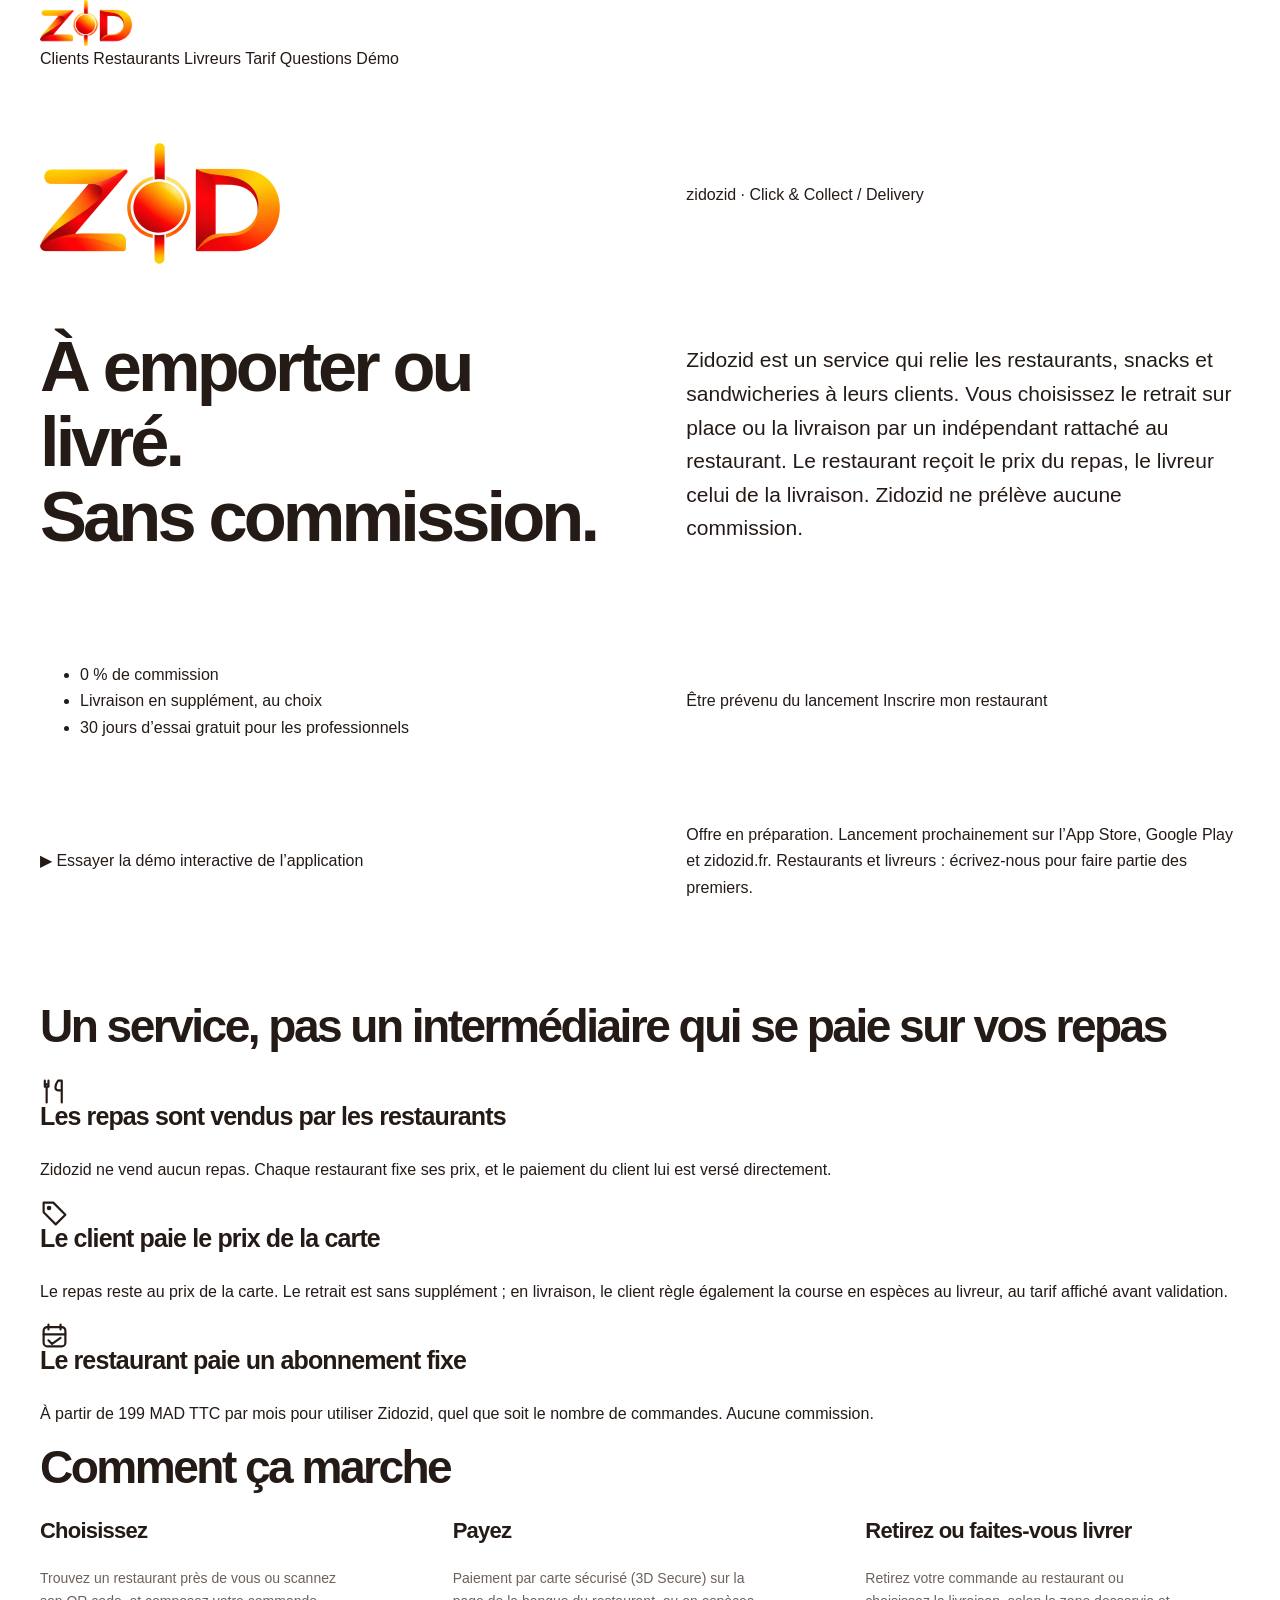
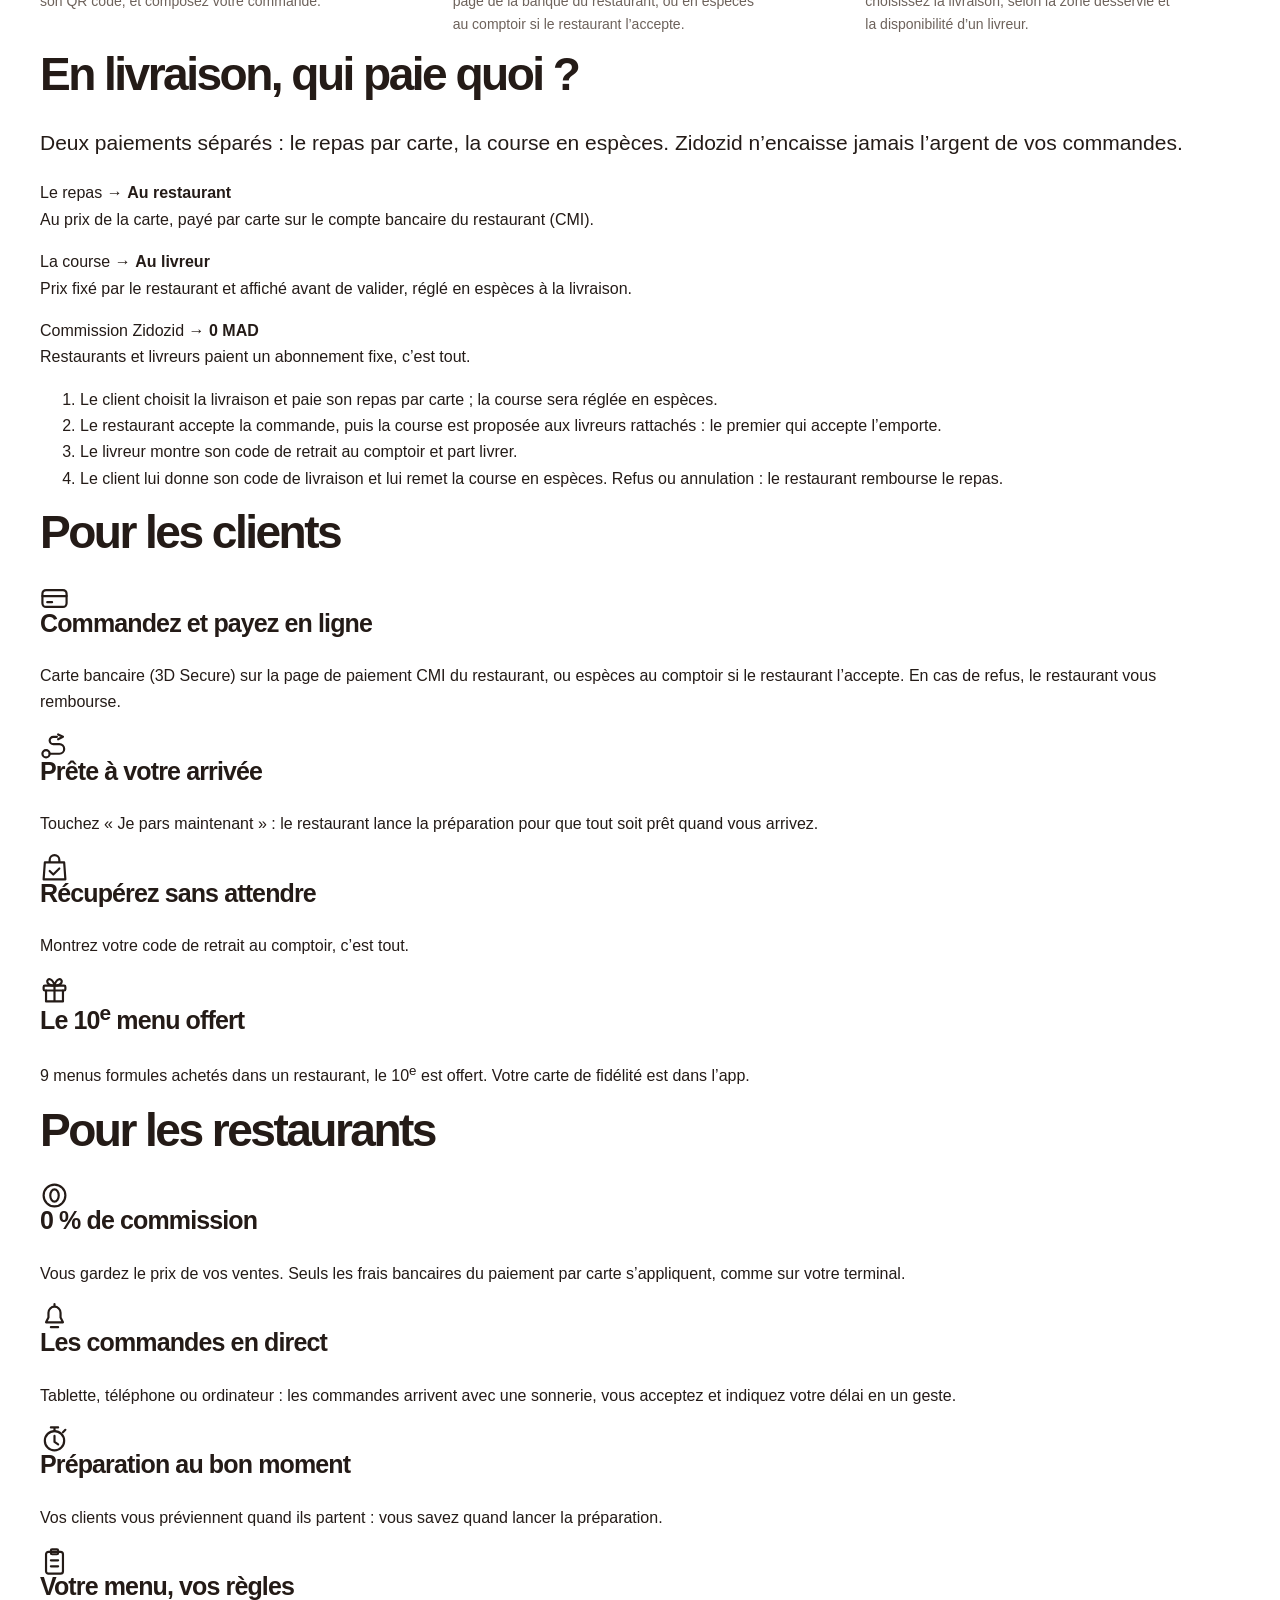
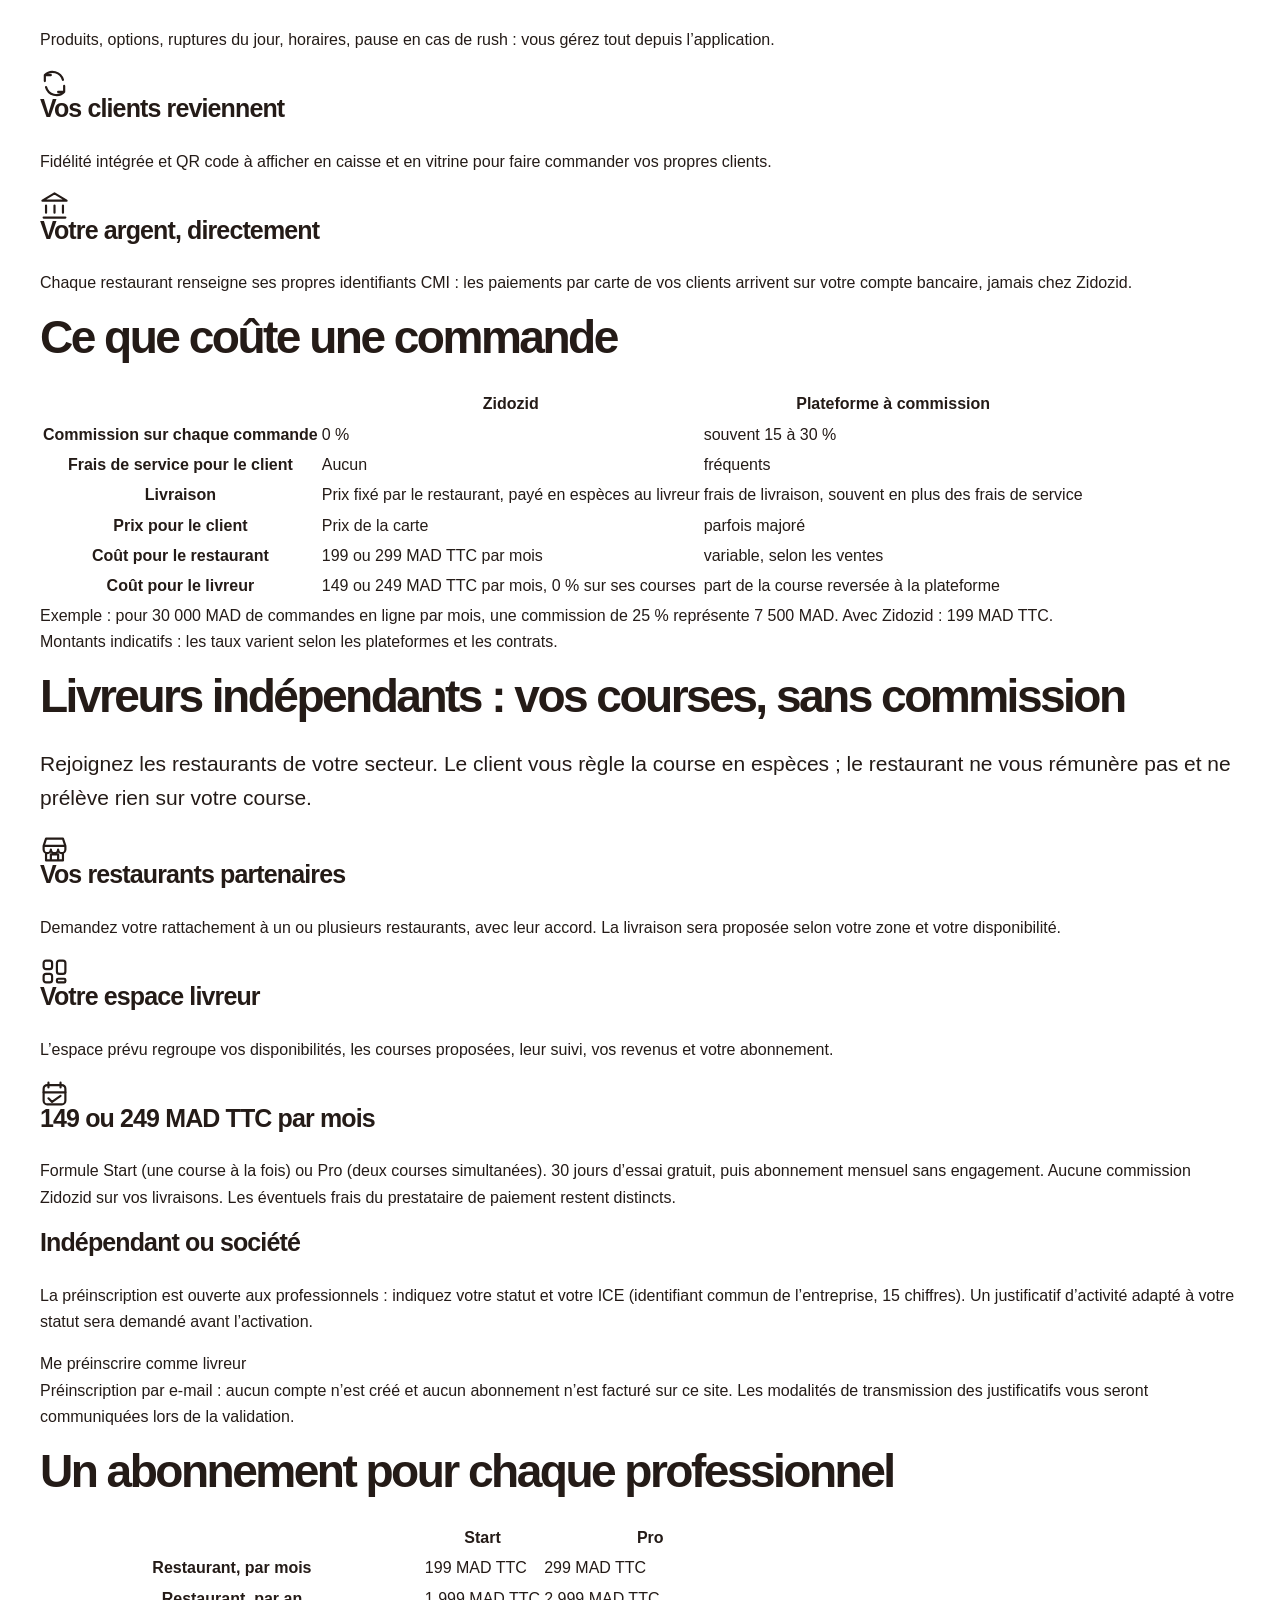
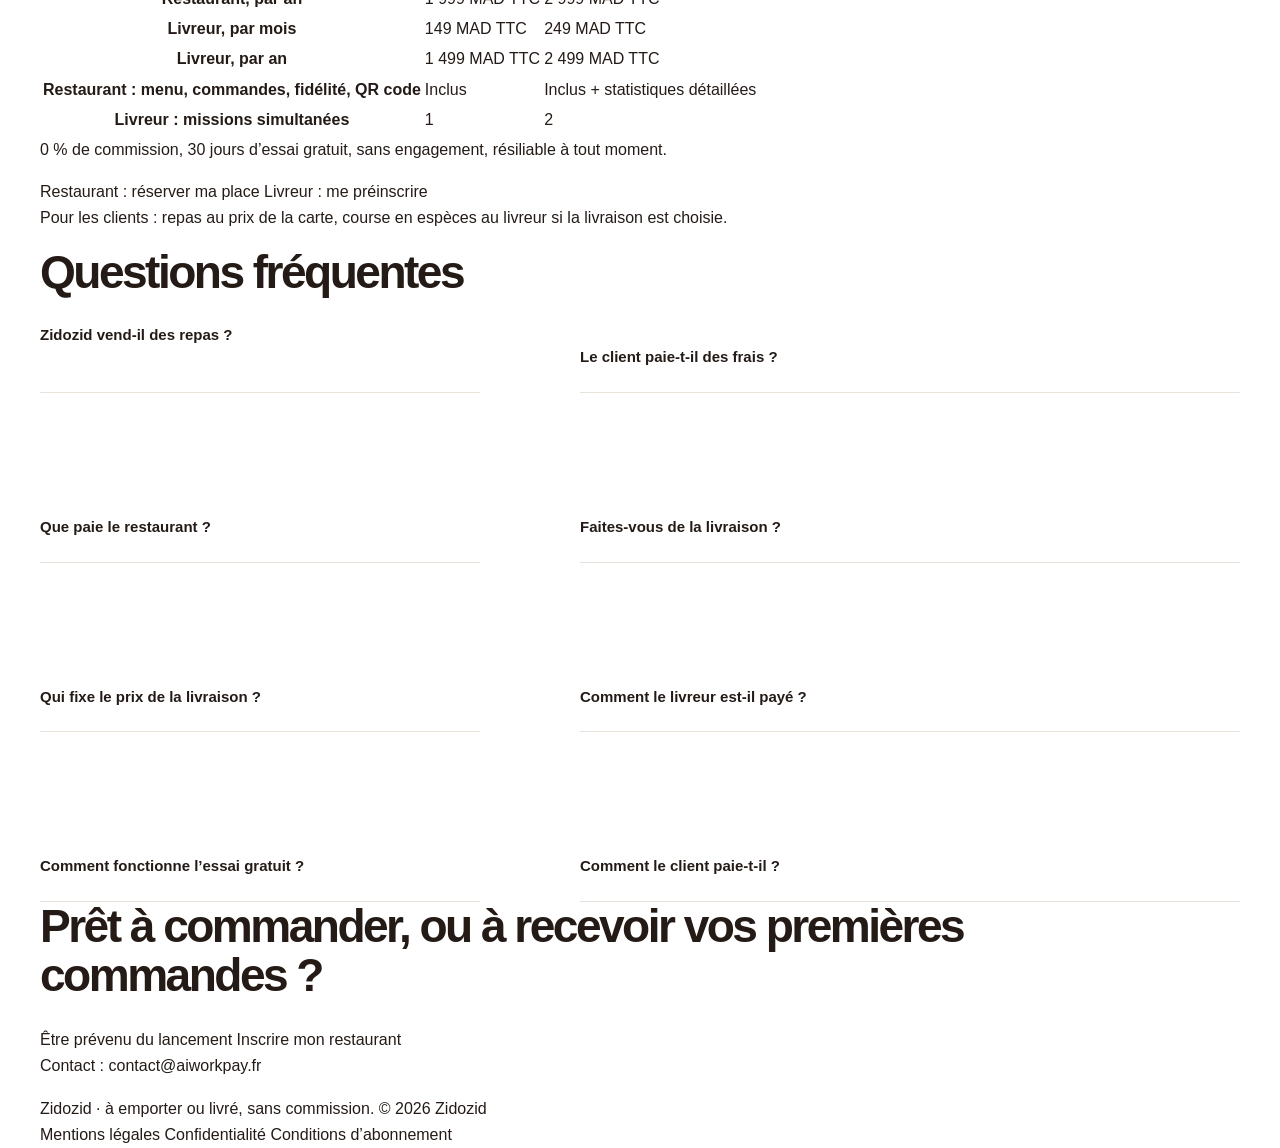
==== commit 9d96c117: "CGU d'abonnement, confidentialité alignée sur l'app (loi 09-08), liens de pied de page Co-Authored-B" ====
--- a/index.html
+++ b/index.html
@@ -592,6 +592,7 @@
         <nav aria-label="Informations légales">
           <a href="/mentions-legales/">Mentions légales</a>
           <a href="/confidentialite/">Confidentialité</a>
+          <a href="/cgu-abonnement/">Conditions d’abonnement</a>
         </nav>
       </div>
     </footer>
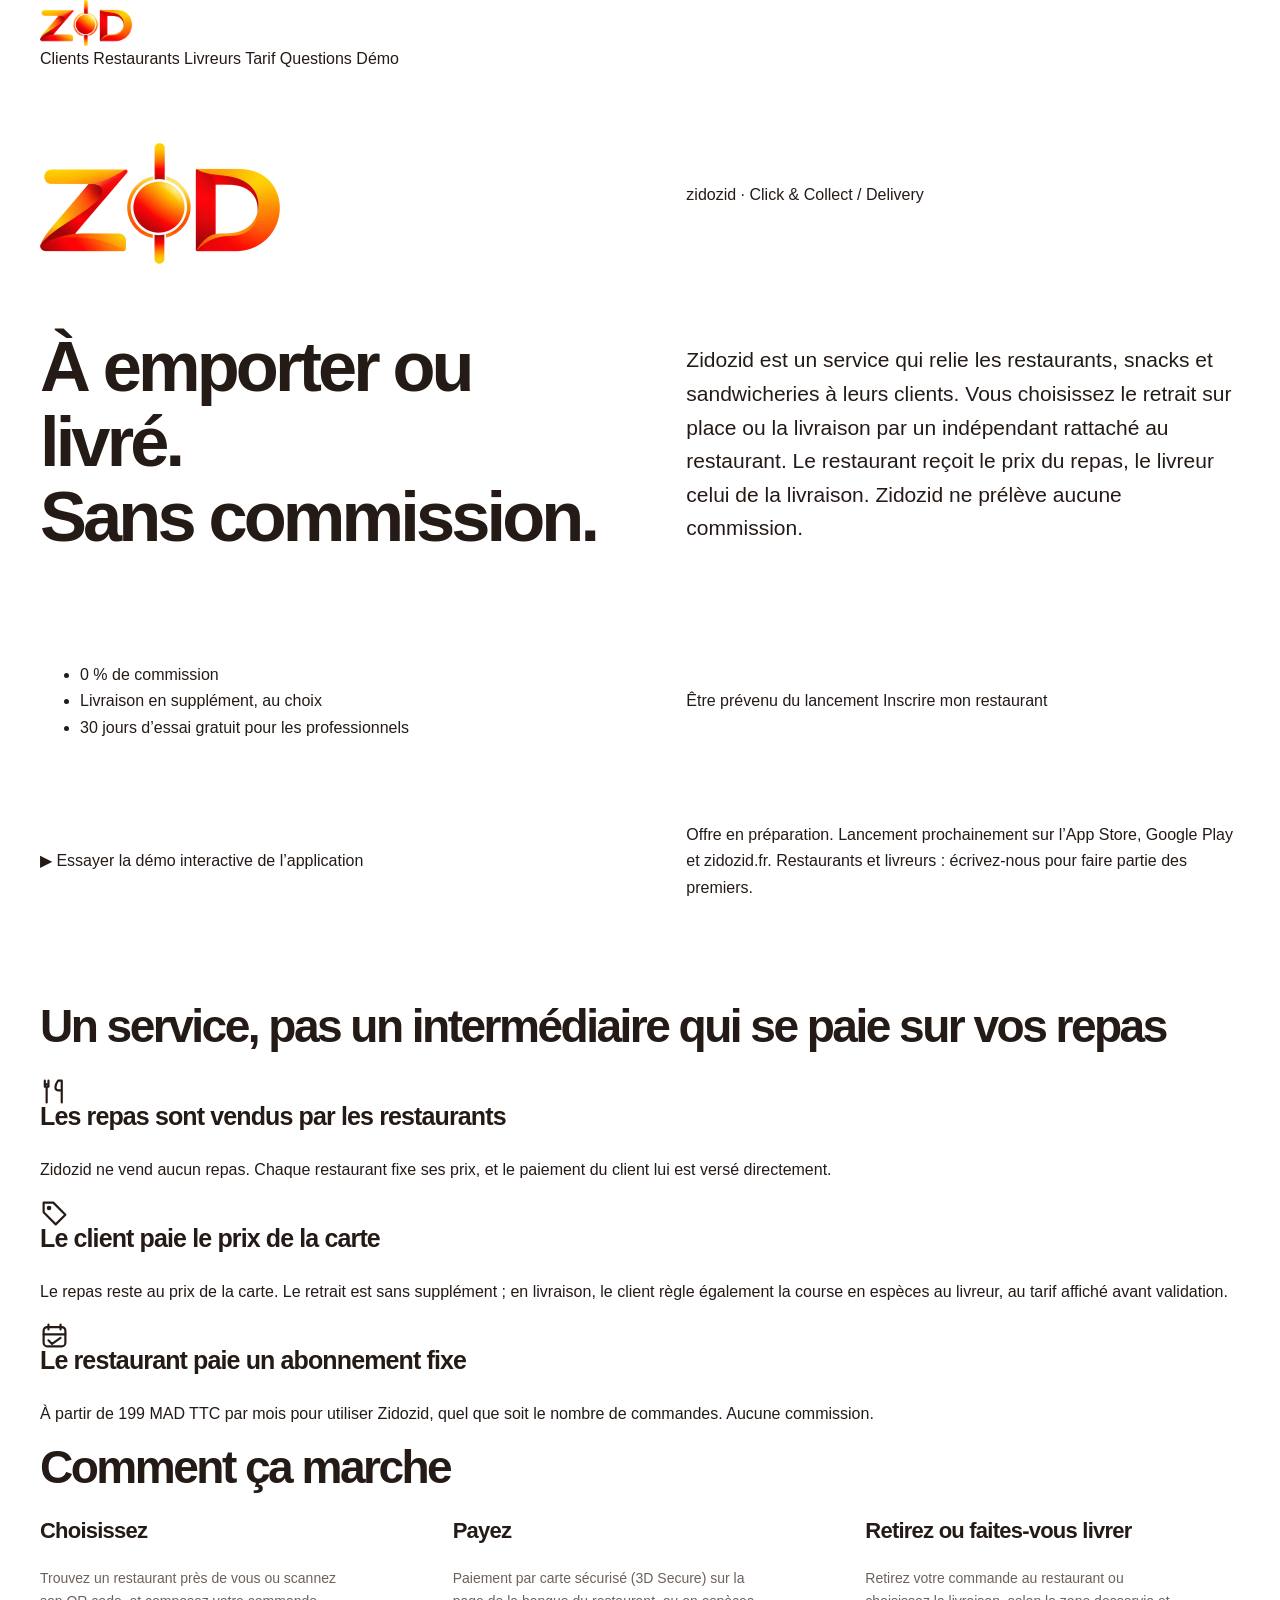
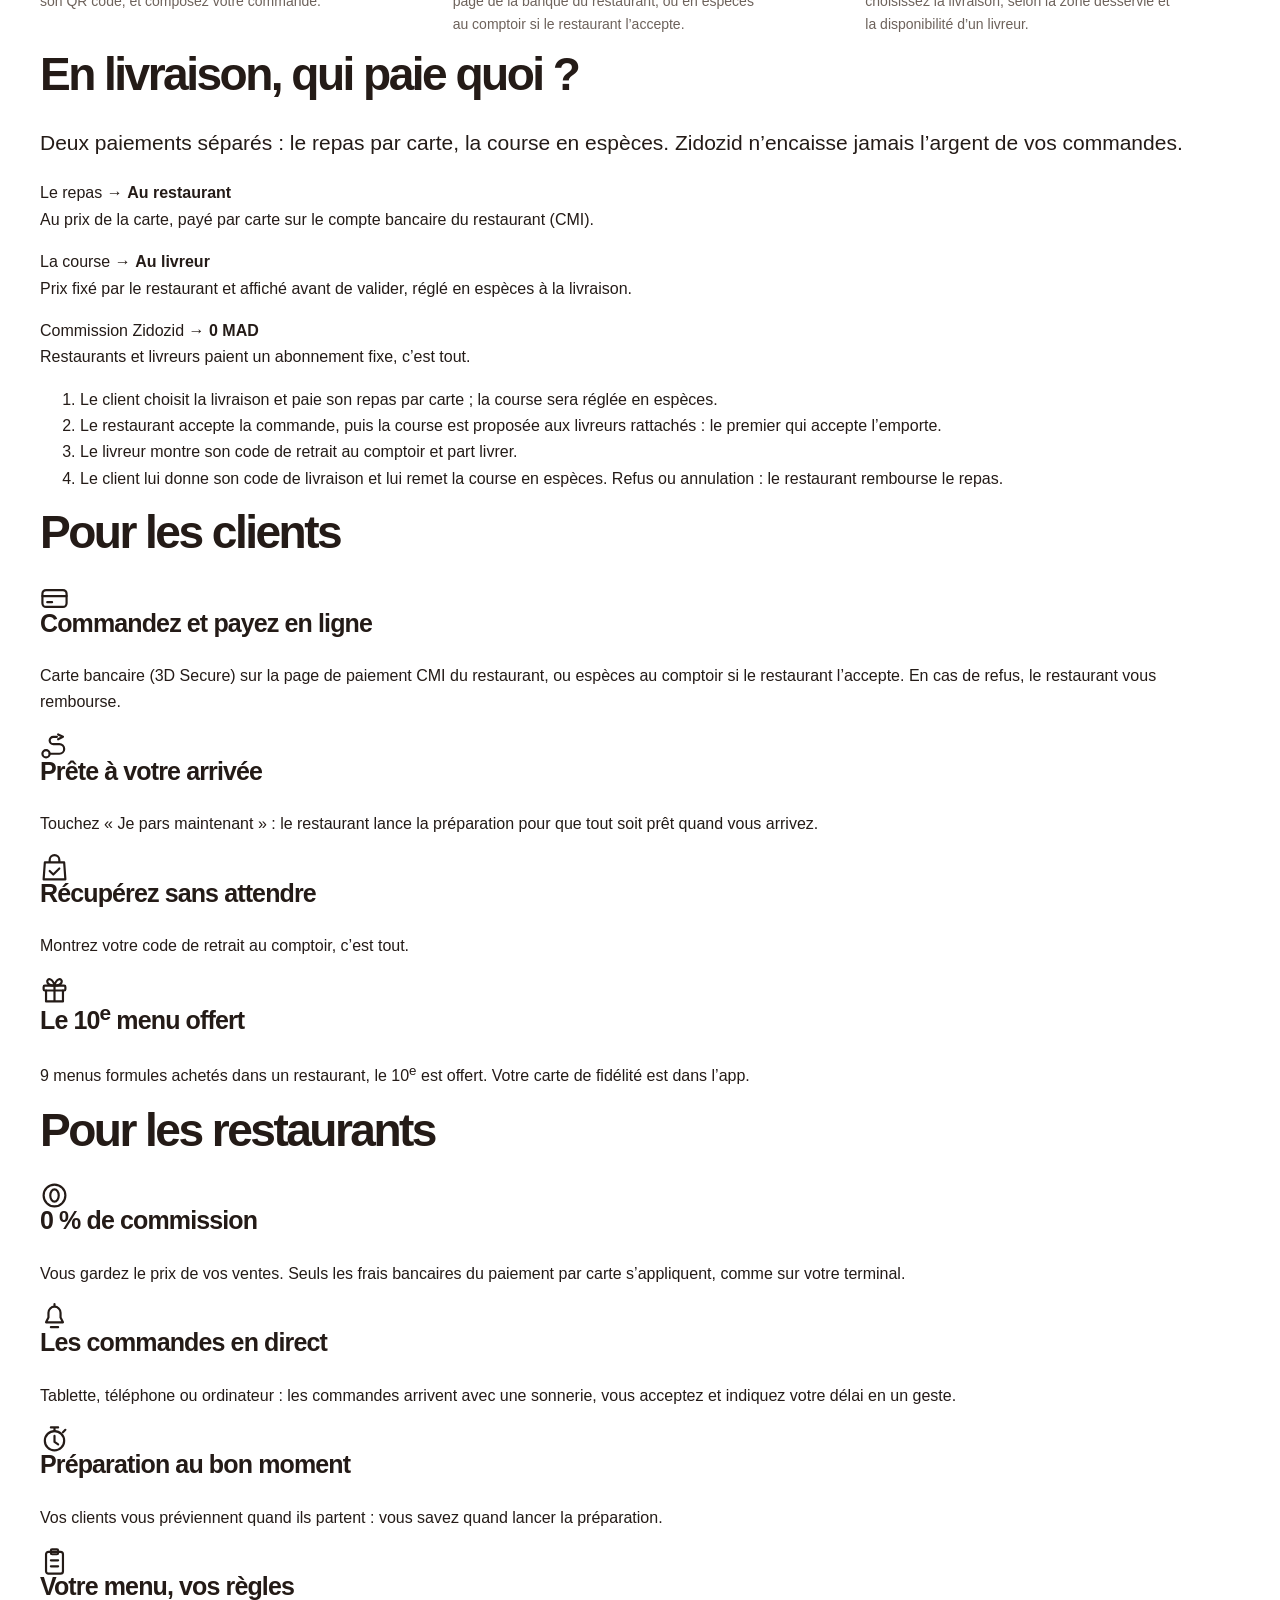
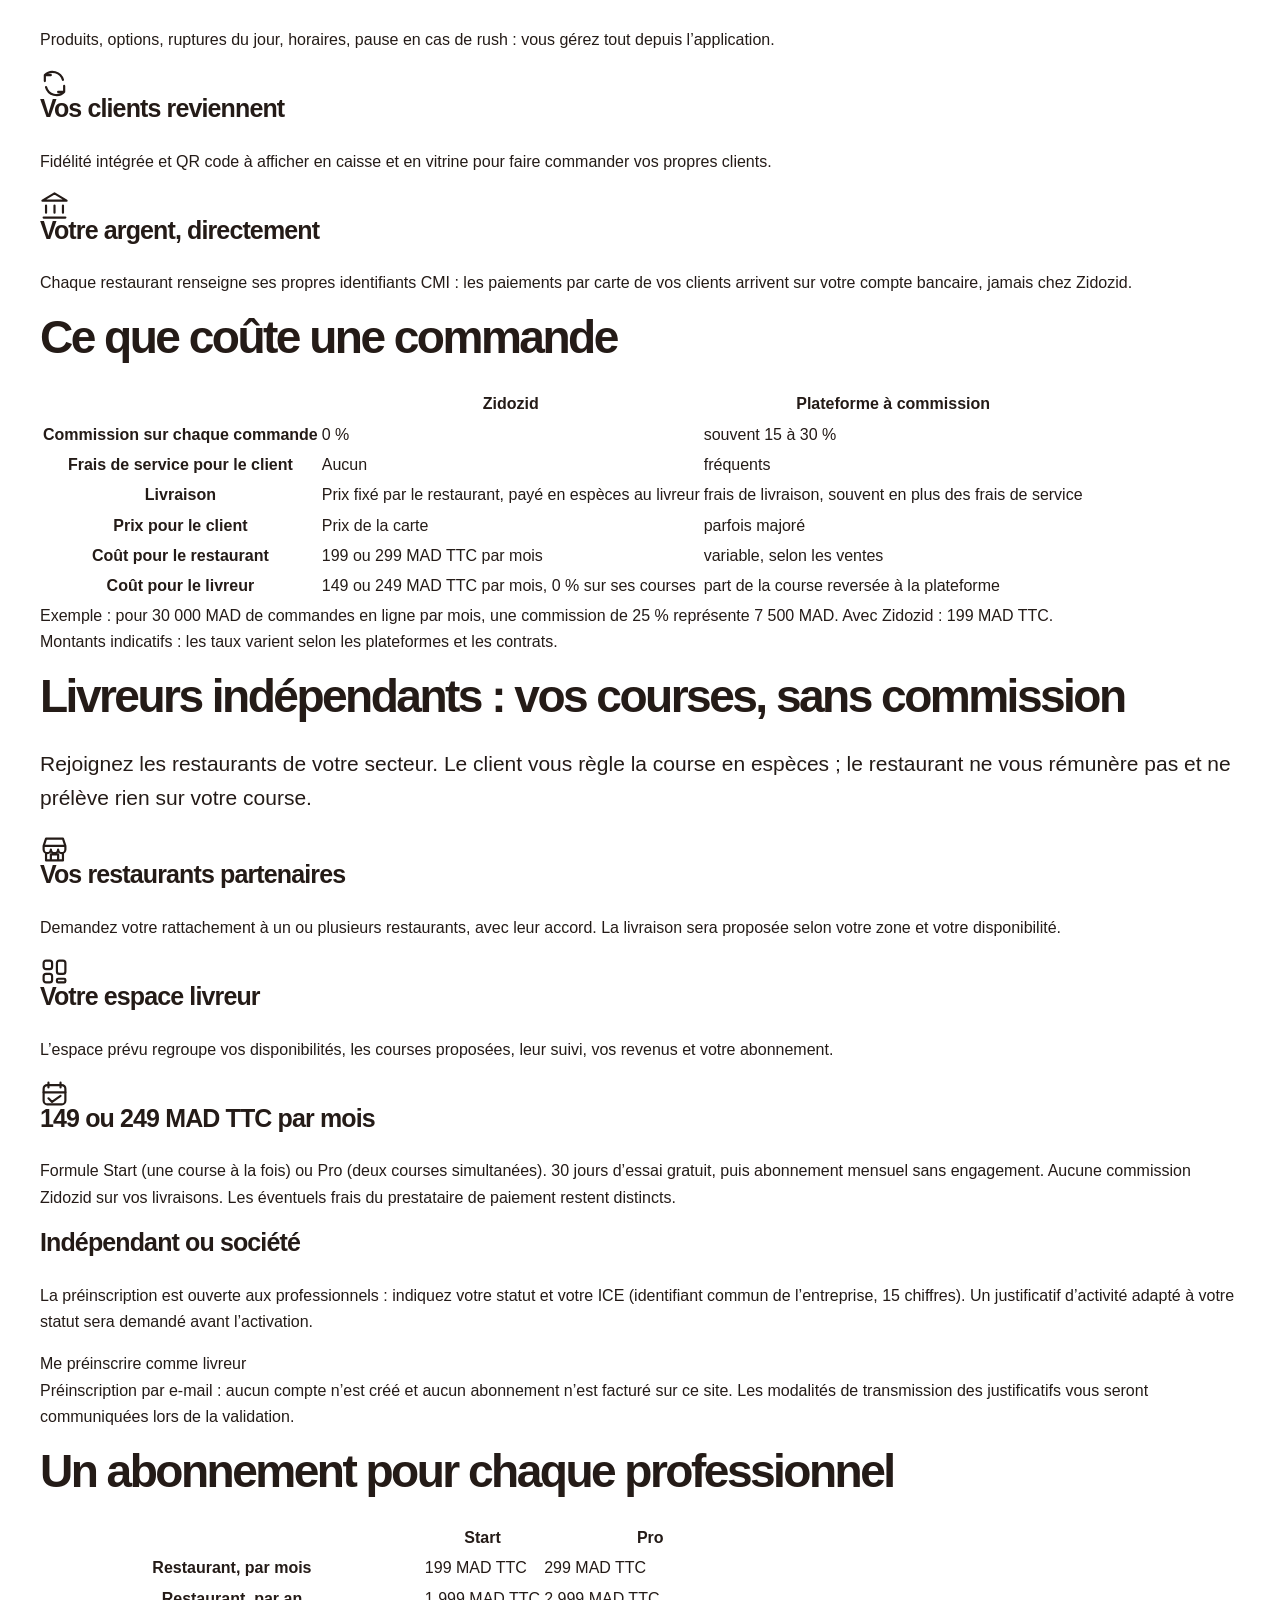
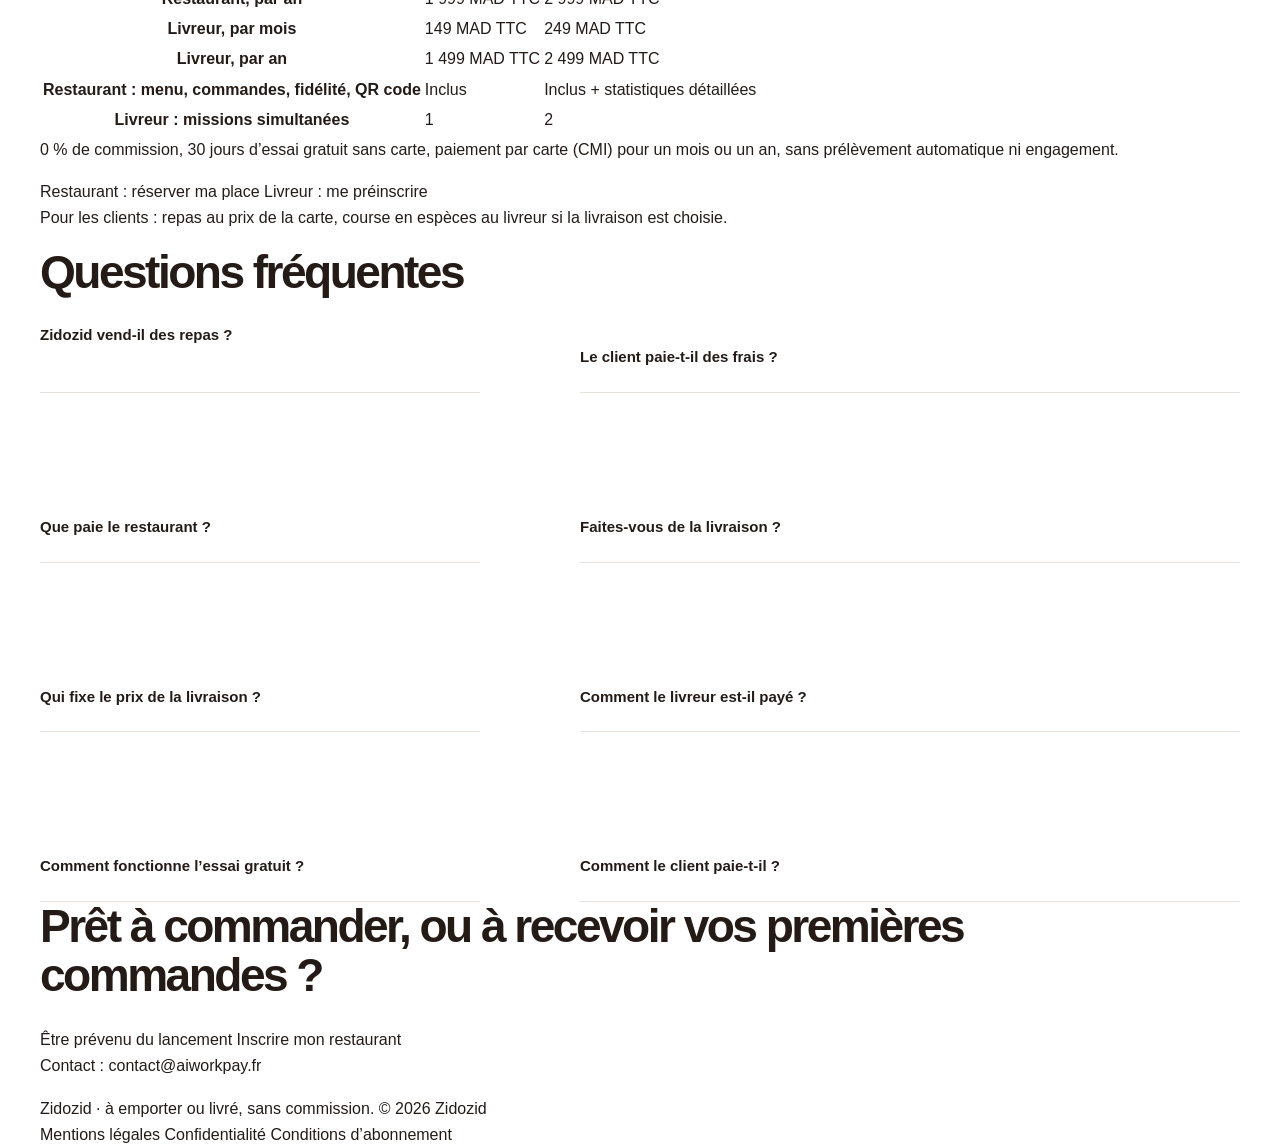
==== commit 85a20527: "Site : abonnements payés par CMI, sans prélèvement automatique Co-Authored-By: Claude Sonnet 5.5 <no" ====
--- a/index.html
+++ b/index.html
@@ -116,7 +116,7 @@
           "name": "Comment fonctionne l’essai gratuit ?",
           "acceptedAnswer": {
             "@type": "Answer",
-            "text": "30 jours d’essai gratuit pour les restaurants et les livreurs. L’abonnement passe ensuite au tarif de la formule choisie (Start ou Pro), sans engagement : vous pouvez résilier à tout moment depuis votre espace."
+            "text": "30 jours d’essai gratuit pour les restaurants et les livreurs, sans carte. Ensuite, vous payez par carte (CMI) le mois ou l’année de la formule choisie, Start ou Pro. Aucun prélèvement automatique : l’abonnement s’arrête à l’échéance et vous le renouvelez quand vous voulez."
           }
         },
         {
@@ -490,7 +490,7 @@
               </tbody>
             </table>
           </div>
-          <p class="note center">0&nbsp;% de commission, 30 jours d’essai gratuit, sans engagement, résiliable à tout moment.</p>
+          <p class="note center">0&nbsp;% de commission, 30 jours d’essai gratuit sans carte, paiement par carte (CMI) pour un mois ou un an, sans prélèvement automatique ni engagement.</p>
           <div class="actions center">
             <a
               class="btn btn-primary"
@@ -551,8 +551,7 @@
             <details>
               <summary>Comment fonctionne l’essai gratuit&nbsp;?</summary>
               <p>
-                30 jours d’essai gratuit pour les restaurants et les livreurs. L’abonnement passe ensuite au tarif de la formule choisie, sans engagement : vous
-                pouvez résilier à tout moment depuis votre espace.
+                30 jours d’essai gratuit pour les restaurants et les livreurs, sans carte. Ensuite, vous payez par carte (CMI) le mois ou l’année de la formule choisie, Start ou Pro. Aucun prélèvement automatique : l’abonnement s’arrête à l’échéance et vous le renouvelez quand vous voulez.
               </p>
             </details>
             <details>
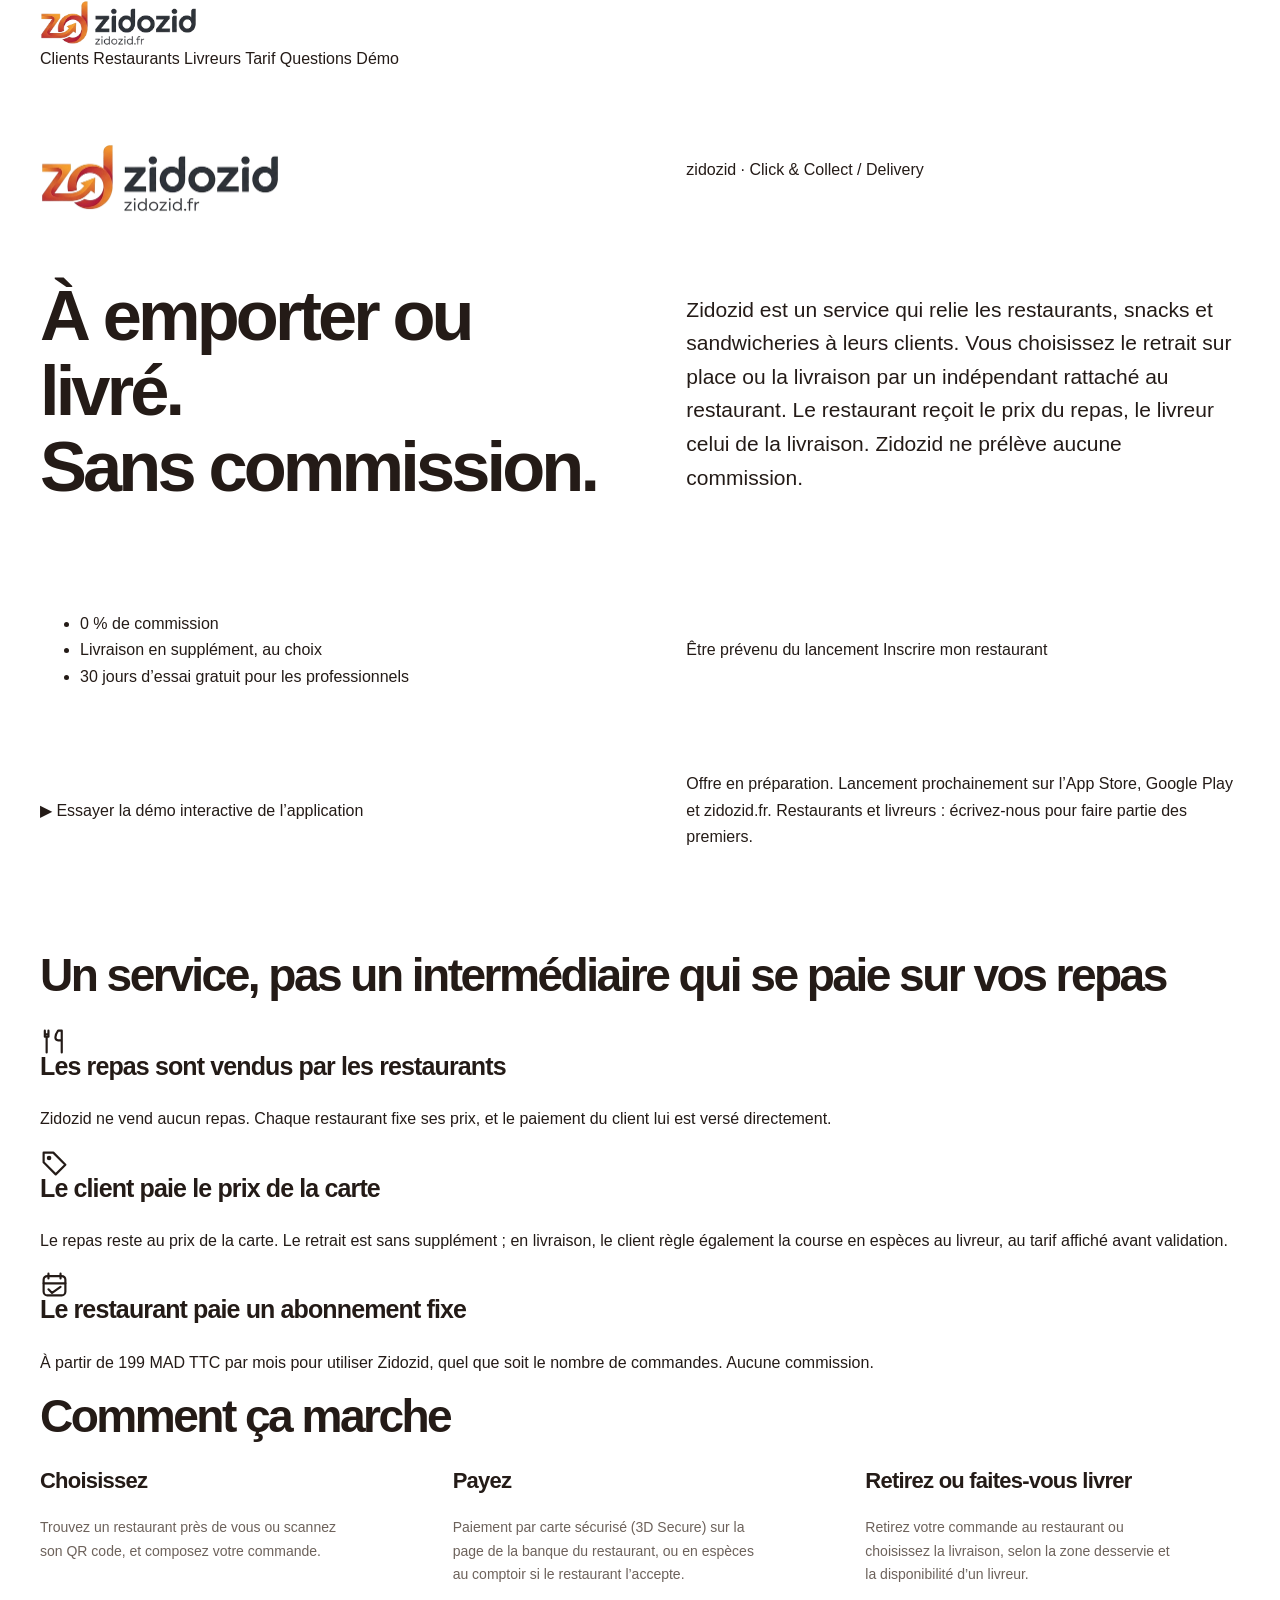
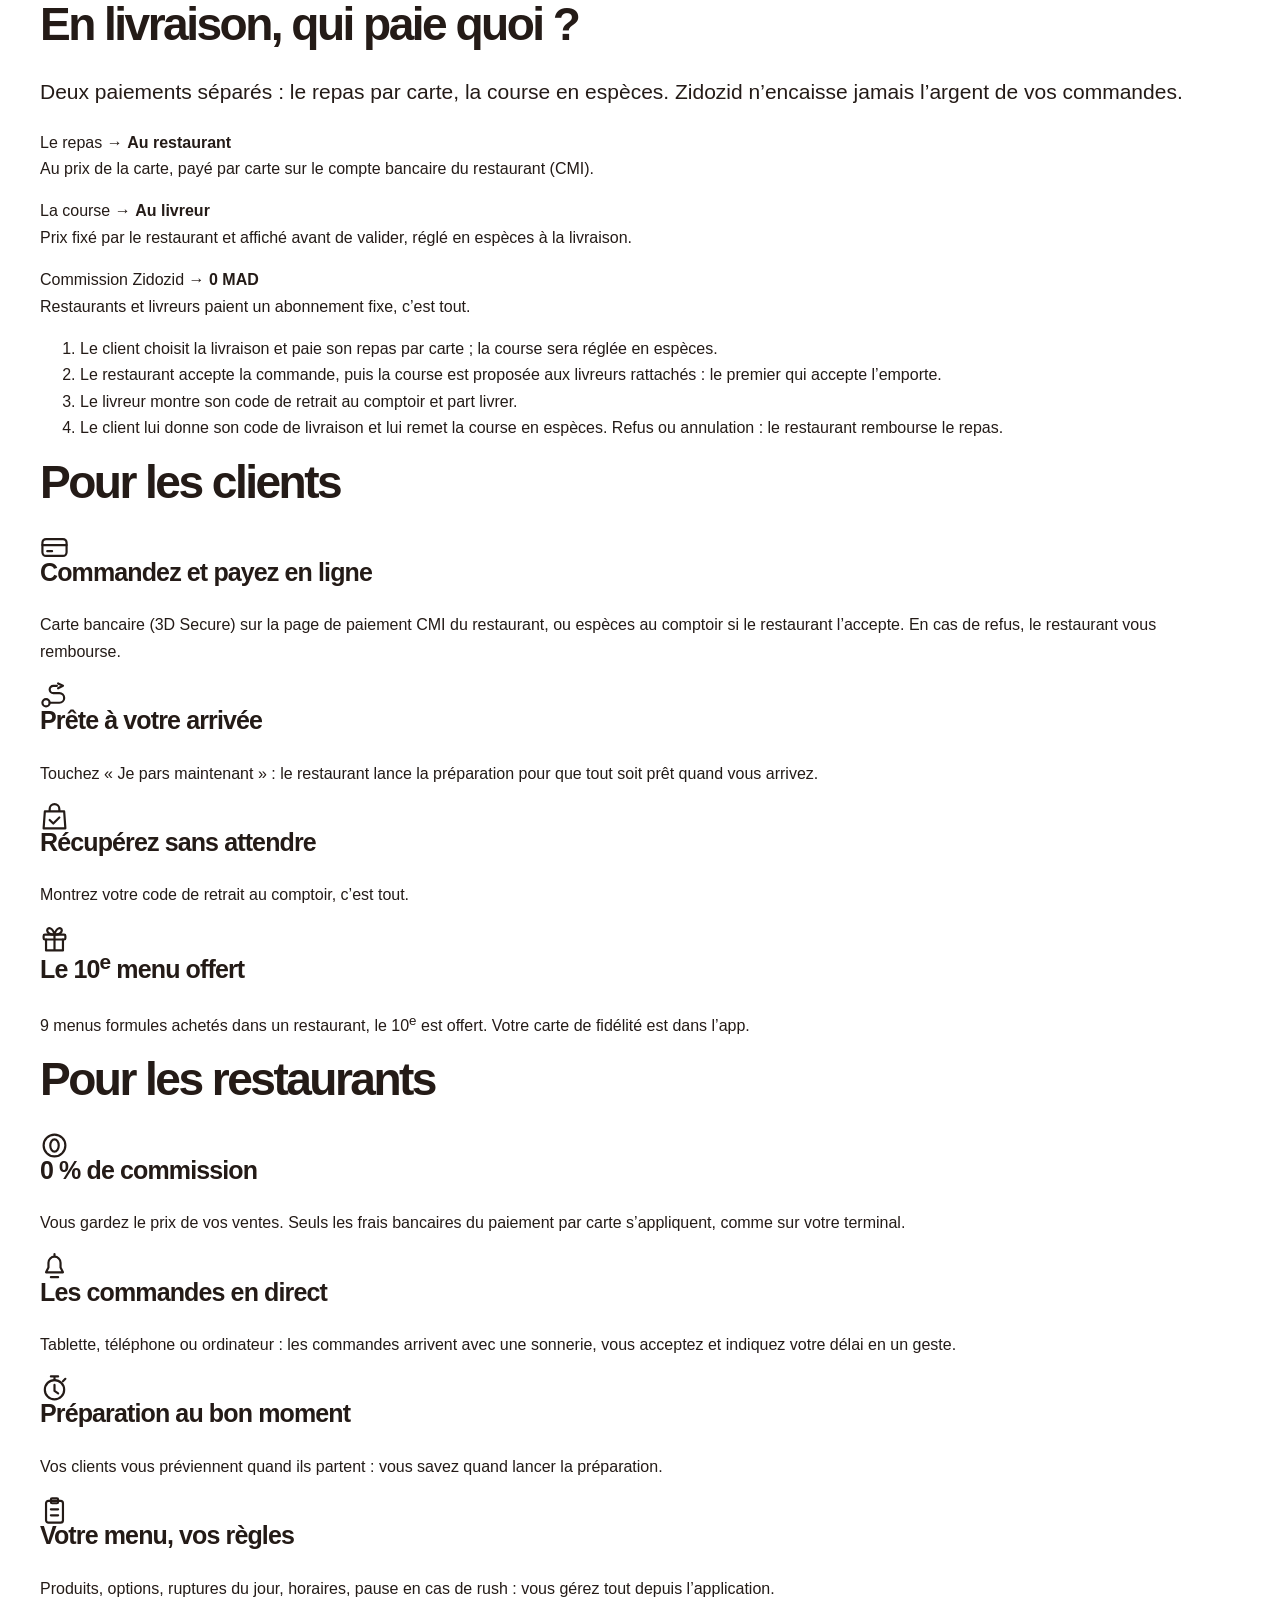
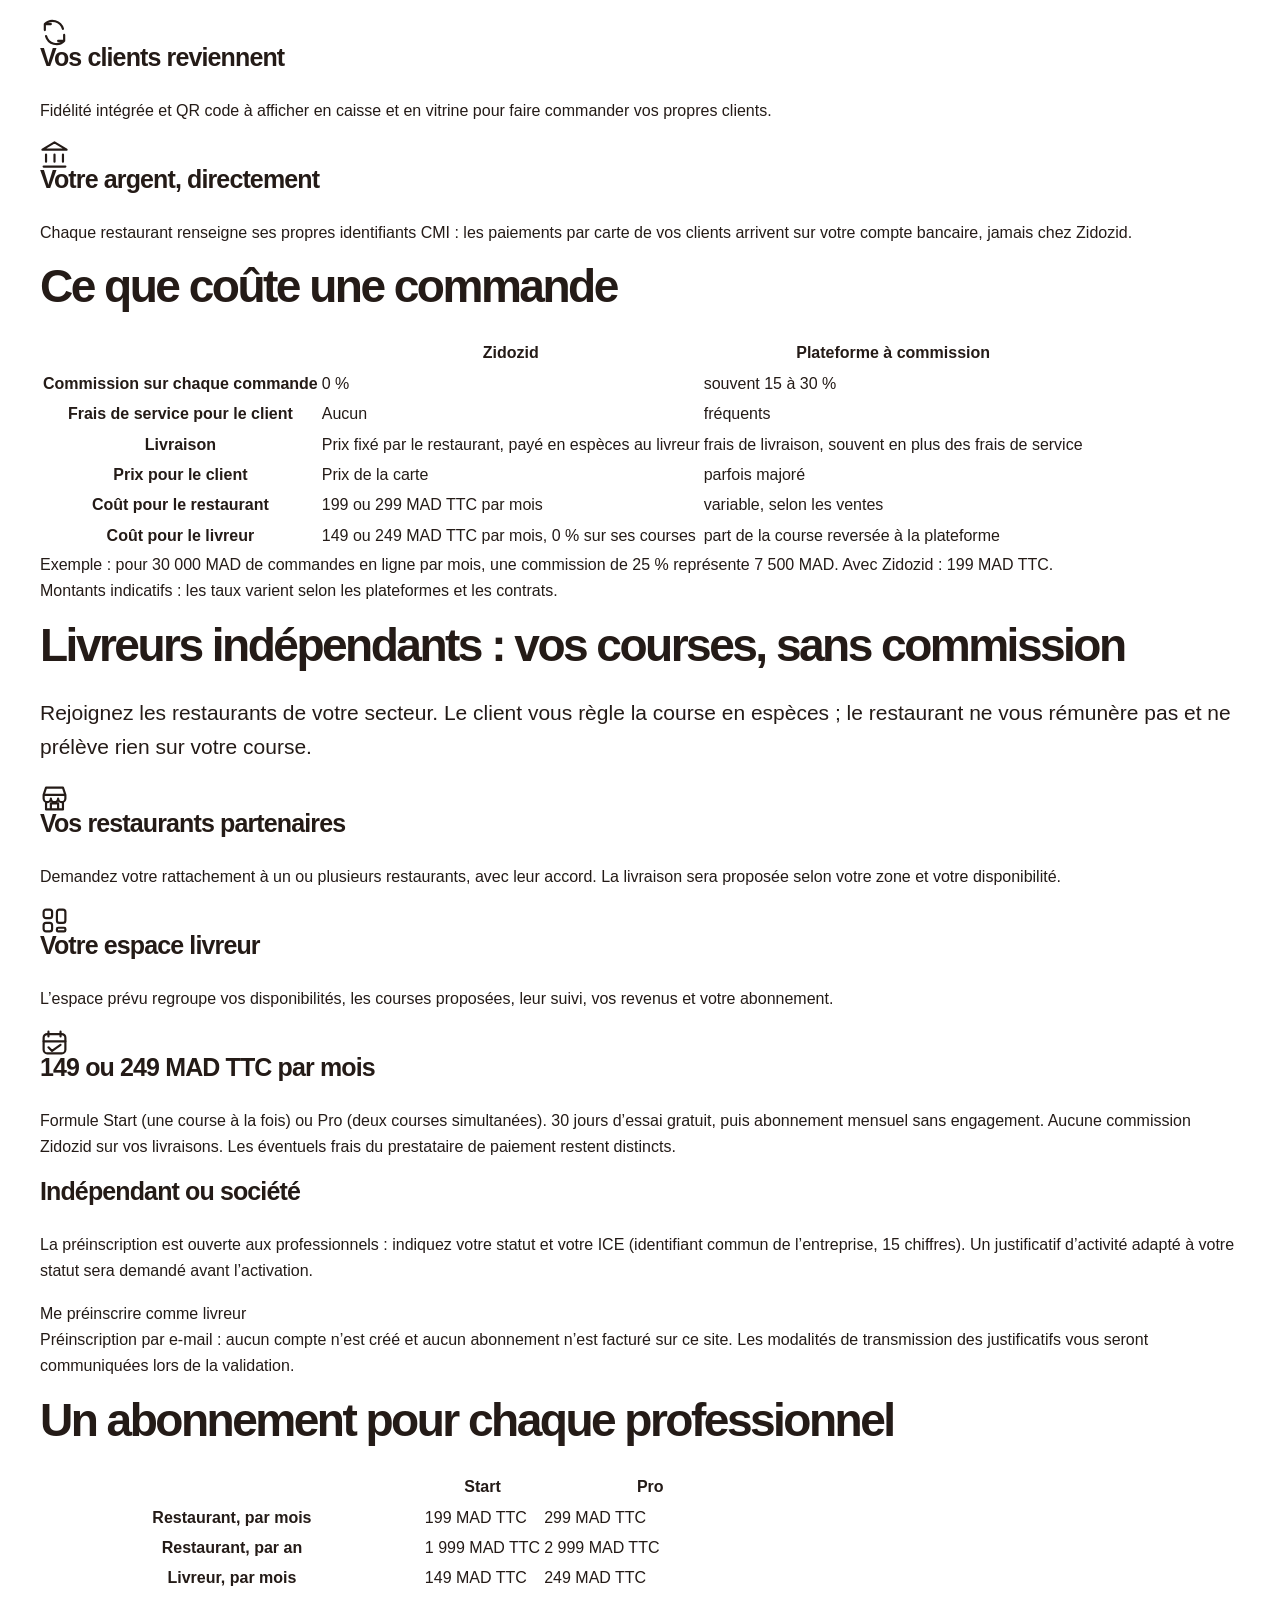
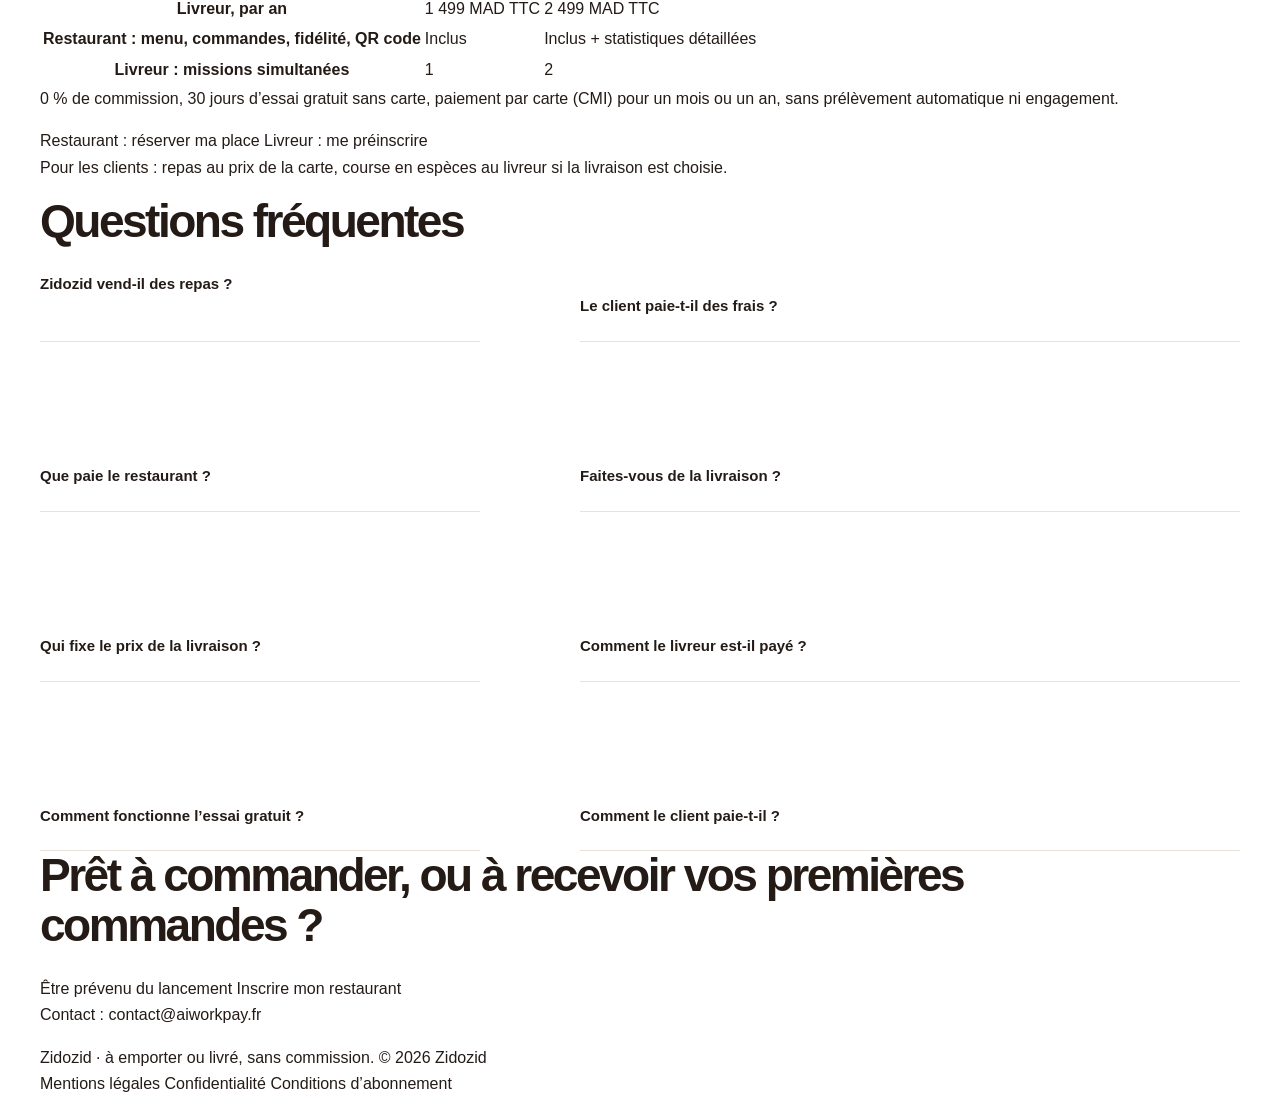
==== commit a603e34c: "Logo officiel Zidozid : en-tête, favicon, icône Apple et démo Co-Authored-By: Claude Haiku 5.5 <nore" ====
--- a/index.html
+++ b/index.html
@@ -139,7 +139,7 @@
         <a href="/" aria-label="Zidozid, accueil">
           <picture>
             <source srcset="/img/logo.webp" type="image/webp" />
-            <img src="/img/logo.png" width="92" height="46" alt="Zidozid" />
+            <img src="/img/logo.png" width="157" height="46" alt="Zidozid" />
           </picture>
         </a>
         <nav aria-label="Sections">
@@ -157,7 +157,7 @@
       <div class="hero wrap">
         <picture>
           <source srcset="/img/logo.webp" type="image/webp" />
-          <img class="logo" src="/img/logo.png" width="240" height="121" alt="" />
+          <img class="logo" src="/img/logo.png" width="240" height="71" alt="" />
         </picture>
         <p class="brand-signature">zidozid · Click &amp; Collect / Delivery</p>
         <h1>À emporter ou livré.<br />Sans&nbsp;commission.</h1>
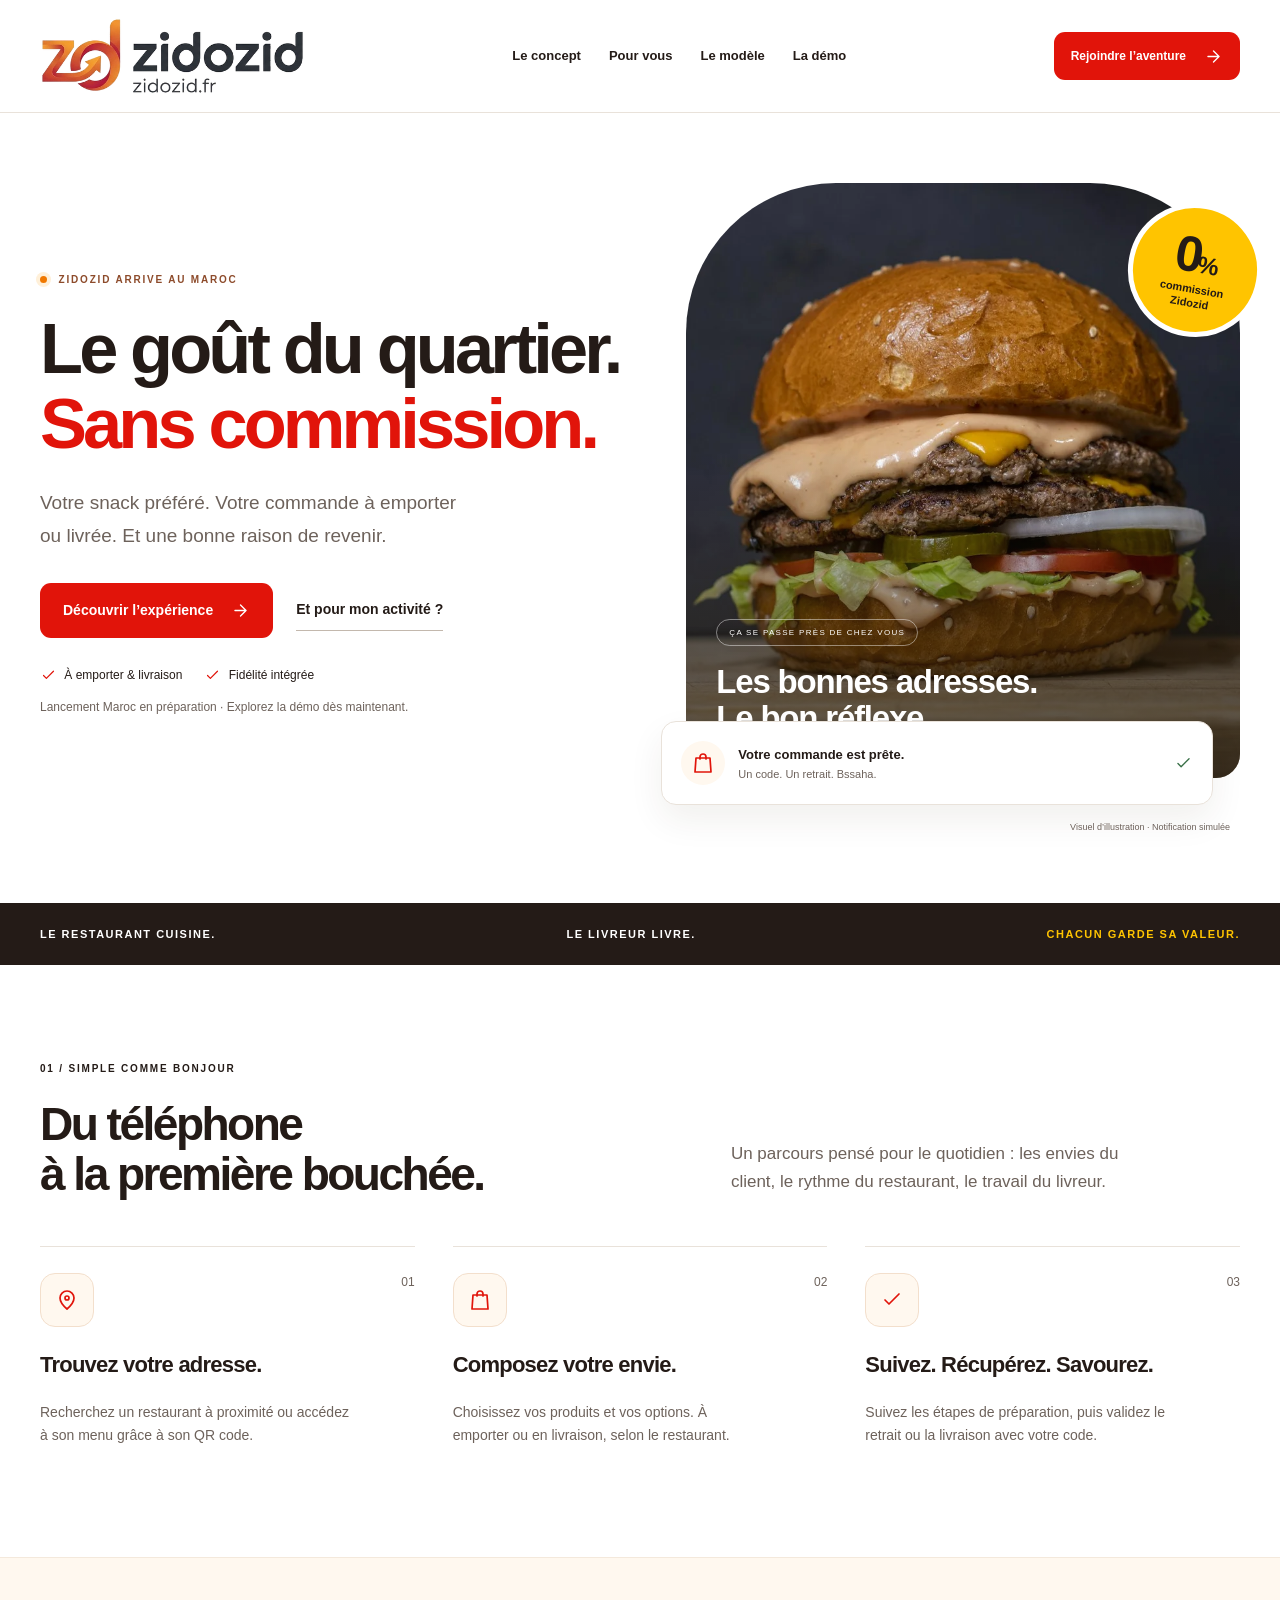
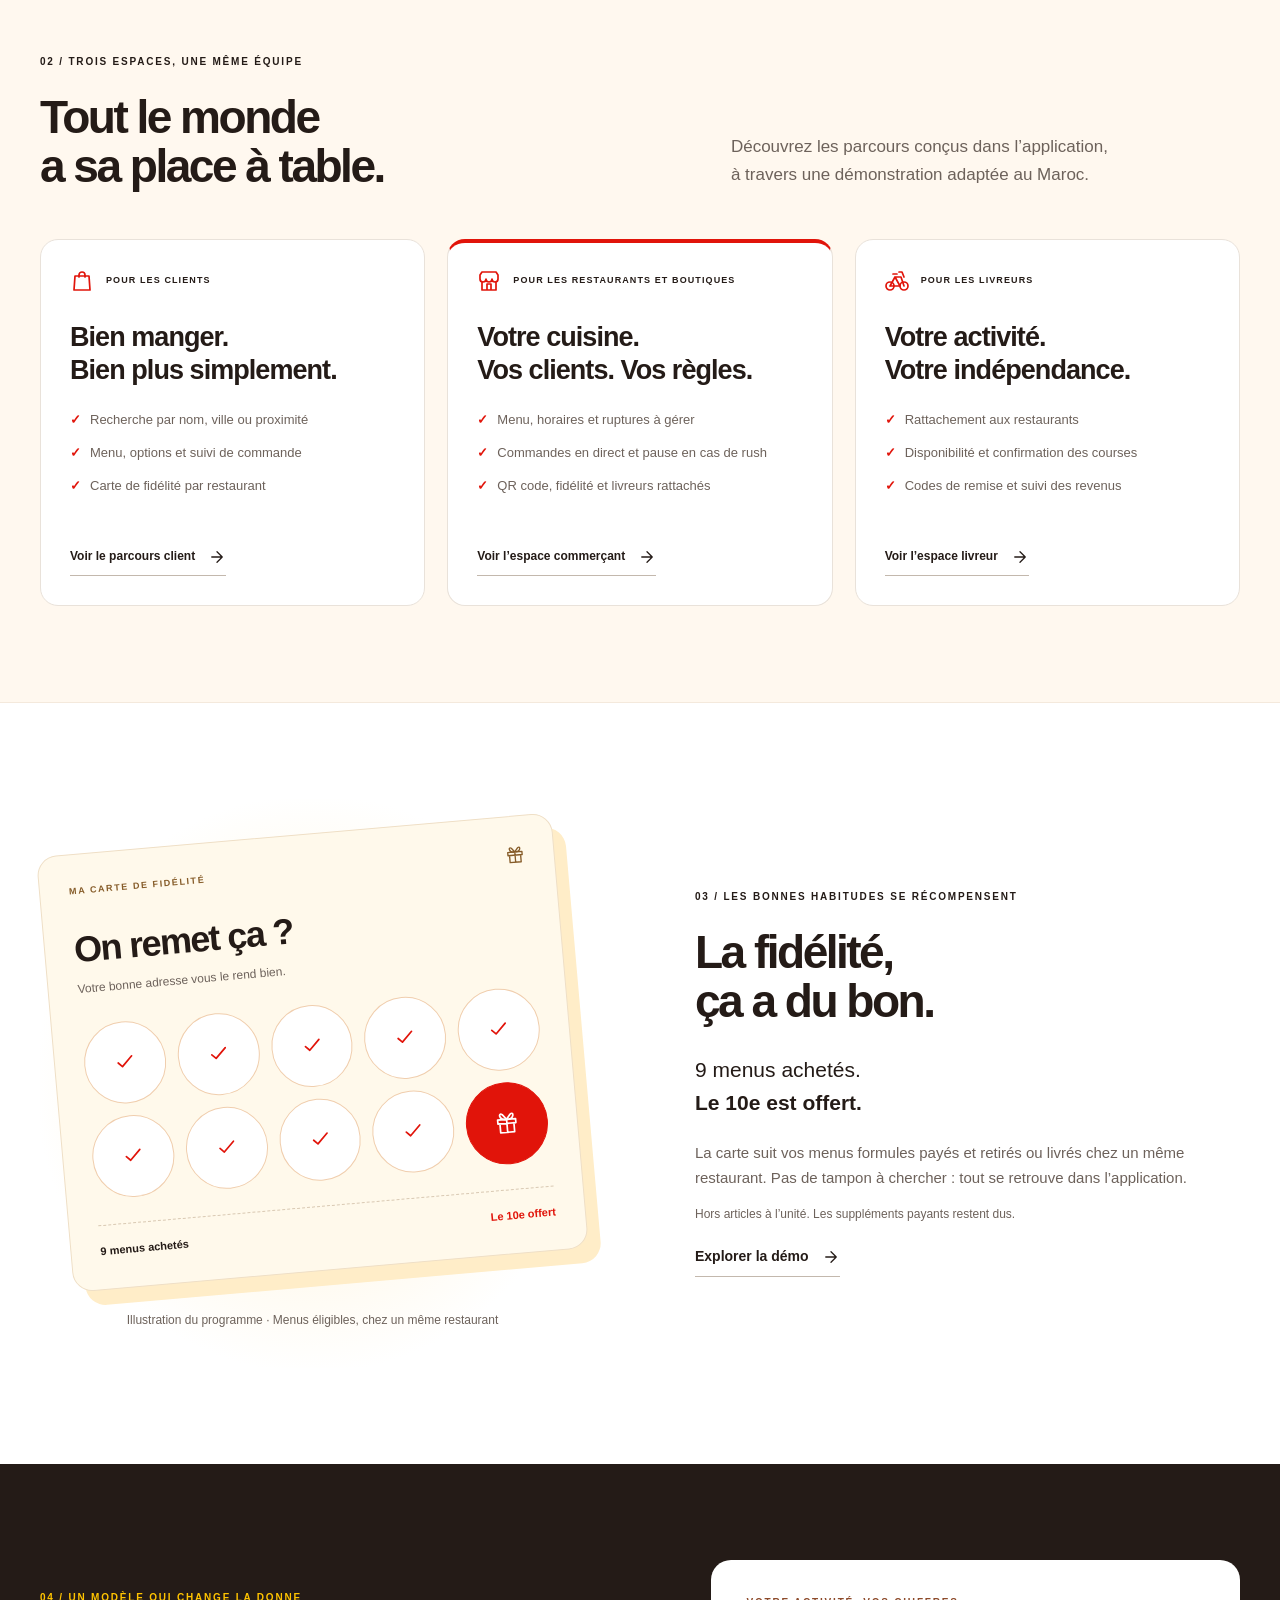
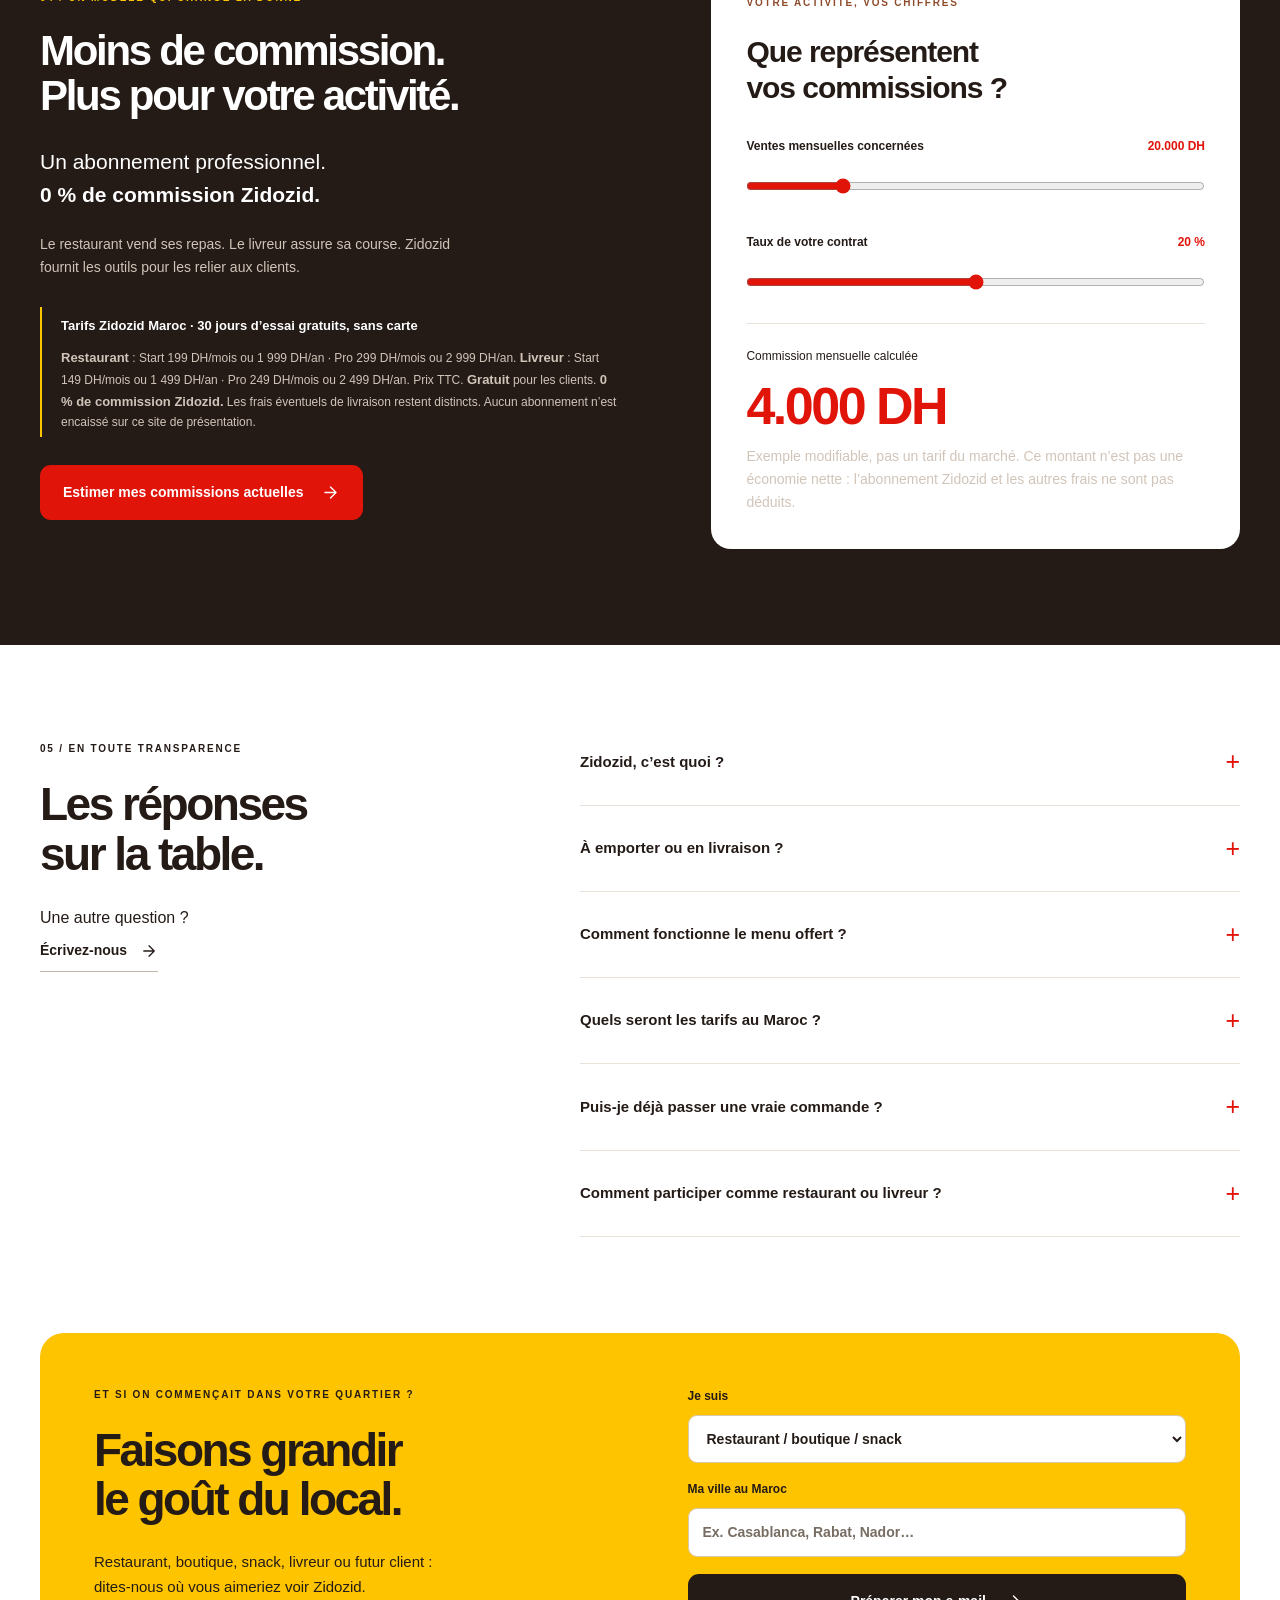
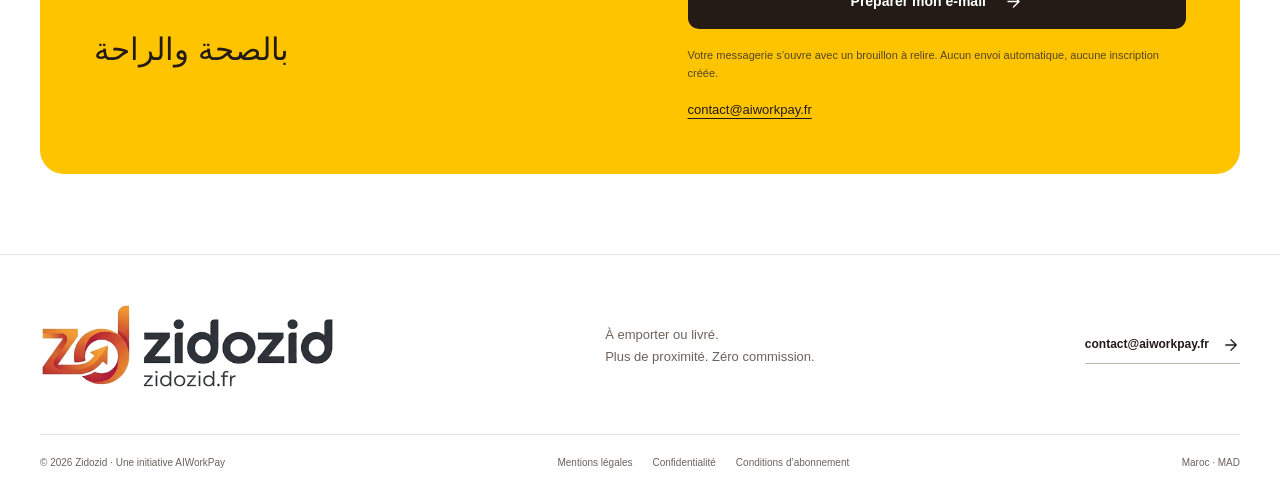
==== commit d66e6539: "Site : nouveau logo officiel, tarifs Start/Pro en DH, CGU d'abonnement, confidentialité loi 09-08 Re" ====
--- a/index.html
+++ b/index.html
@@ -1,599 +1,17 @@
-<!doctype html>
-<html lang="fr">
-  <head>
-    <meta charset="utf-8" />
-    <meta name="viewport" content="width=device-width, initial-scale=1" />
-    <title>zidozid — Click &amp; Collect / Delivery, sans commission</title>
-    <meta
-      name="description"
-      content="Zidozid relie les restaurants, snacks et sandwicheries à leurs clients : commande et paiement par carte, retrait ou livraison, au Maroc. Le client paie le prix de la carte, le restaurant un abonnement fixe en dirhams, sans commission." />
-    <link rel="canonical" href="https://zidozid.fr/" />
-    <meta name="theme-color" content="#E1140A" />
-    <link rel="icon" type="image/png" href="/favicon.png" />
-    <link rel="apple-touch-icon" href="/apple-touch-icon.png" />
-    <link rel="stylesheet" href="/style.css?v=20261010-1" />
-    <meta property="og:type" content="website" />
-    <meta property="og:site_name" content="Zidozid" />
-    <meta property="og:locale" content="fr_FR" />
-    <meta property="og:url" content="https://zidozid.fr/" />
-    <meta property="og:title" content="zidozid — Click &amp; Collect / Delivery, sans commission" />
-    <meta
-      property="og:description"
-      content="Au Maroc : retrait ou livraison, zéro commission pour les restaurants et les livreurs. Abonnement dès 149 MAD TTC par mois." />
-    <meta property="og:image" content="https://zidozid.fr/og-image.png" />
-    <meta property="og:image:width" content="1200" />
-    <meta property="og:image:height" content="630" />
-    <meta name="twitter:card" content="summary_large_image" />
-    <meta name="robots" content="index, follow" />
-    <link rel="alternate" type="text/plain" href="/llms.txt" title="Informations pour les agents IA" />
-    <script type="application/ld+json">{
-  "@context": "https://schema.org",
-  "@graph": [
-    {
-      "@type": "Organization",
-      "@id": "https://zidozid.fr/#organization",
-      "name": "AIWorkPay",
-      "legalName": "aiworkpay SASU",
-      "email": "contact@aiworkpay.fr",
-      "url": "https://zidozid.fr/",
-      "logo": "https://zidozid.fr/img/logo.png"
-    },
-    {
-      "@type": "WebSite",
-      "@id": "https://zidozid.fr/#website",
-      "name": "zidozid — Click & Collect / Delivery",
-      "url": "https://zidozid.fr/",
-      "inLanguage": "fr-FR",
-      "publisher": {
-        "@id": "https://zidozid.fr/#organization"
-      }
-    },
-    {
-      "@type": "Service",
-      "@id": "https://zidozid.fr/#service",
-      "name": "zidozid — Click & Collect / Delivery",
-      "serviceType": "Mise en relation pour commande à emporter et livraison indépendante",
-      "url": "https://zidozid.fr/",
-      "provider": {
-        "@id": "https://zidozid.fr/#organization"
-      },
-      "description": "Service en préparation. Préinscription par e-mail. Au Maroc. Retrait sur place ou livraison, course payée en espèces au livreur. Aucune commission Zidozid pour les restaurants et les livreurs. Abonnement par professionnel, formules Start et Pro : restaurant 199 ou 299 MAD TTC par mois, livreur 149 ou 249 MAD TTC par mois, 30 jours d'essai gratuit. Aucun paiement ni commande sur ce site vitrine."
-    },
-    {
-      "@type": "FAQPage",
-      "@id": "https://zidozid.fr/#faq",
-      "mainEntity": [
-        {
-          "@type": "Question",
-          "name": "Zidozid vend-il des repas ?",
-          "acceptedAnswer": {
-            "@type": "Answer",
-            "text": "Non. Zidozid est un service. Les repas sont vendus par les restaurants, à leurs prix, et le paiement leur est versé directement."
-          }
-        },
-        {
-          "@type": "Question",
-          "name": "Le client paie-t-il des frais ?",
-          "acceptedAnswer": {
-            "@type": "Answer",
-            "text": "Aucun frais de plateforme. Le client paie son repas et, s’il choisit la livraison, le prix de la course annoncé avant validation."
-          }
-        },
-        {
-          "@type": "Question",
-          "name": "Que paie le restaurant ?",
-          "acceptedAnswer": {
-            "@type": "Answer",
-            "text": "Un abonnement de 199 MAD TTC par mois (formule Start) ou 299 MAD TTC (formule Pro), sans commission. Les frais bancaires de son contrat de paiement CMI restent à sa charge, comme avec un terminal de paiement."
-          }
-        },
-        {
-          "@type": "Question",
-          "name": "Faites-vous de la livraison ?",
-          "acceptedAnswer": {
-            "@type": "Answer",
-            "text": "Oui, par des livreurs indépendants rattachés au restaurant avec son accord. Le client choisit le retrait ou la livraison, selon la zone desservie et la disponibilité d’un livreur."
-          }
-        },
-        {
-          "@type": "Question",
-          "name": "Qui fixe le prix de la livraison ?",
-          "acceptedAnswer": {
-            "@type": "Answer",
-            "text": "Le restaurant, avec sa zone de livraison. Le prix est affiché au client avant qu’il valide sa commande, et il est le même quel que soit le livreur."
-          }
-        },
-        {
-          "@type": "Question",
-          "name": "Comment le livreur est-il payé ?",
-          "acceptedAnswer": {
-            "@type": "Answer",
-            "text": "Le client paie la course en espèces au livreur, à la livraison, en plus du repas payé par carte au restaurant. Zidozid ne prélève rien sur la course ; le livreur paie seulement son abonnement."
-          }
-        },
-        {
-          "@type": "Question",
-          "name": "Comment fonctionne l’essai gratuit ?",
-          "acceptedAnswer": {
-            "@type": "Answer",
-            "text": "30 jours d’essai gratuit pour les restaurants et les livreurs, sans carte. Ensuite, vous payez par carte (CMI) le mois ou l’année de la formule choisie, Start ou Pro. Aucun prélèvement automatique : l’abonnement s’arrête à l’échéance et vous le renouvelez quand vous voulez."
-          }
-        },
-        {
-          "@type": "Question",
-          "name": "Comment le client paie-t-il ?",
-          "acceptedAnswer": {
-            "@type": "Answer",
-            "text": "Le repas est payé par carte à la commande, sur le compte du restaurant. Si le restaurant refuse ou si la commande est annulée, il vous rembourse."
-          }
-        }
-      ]
-    }
-  ]
-}</script>
-  </head>
-  <body>
-    <a class="skip" href="#contenu">Aller au contenu</a>
-    <header class="header">
-      <div class="wrap">
-        <a href="/" aria-label="Zidozid, accueil">
-          <picture>
-            <source srcset="/img/logo.webp" type="image/webp" />
-            <img src="/img/logo.png" width="157" height="46" alt="Zidozid" />
-          </picture>
-        </a>
-        <nav aria-label="Sections">
-          <a href="#clients">Clients</a>
-          <a href="#restaurants">Restaurants</a>
-          <a href="#livreurs">Livreurs</a>
-          <a href="#tarif">Tarif</a>
-          <a href="#faq">Questions</a>
-          <a href="/demo/" class="nav-demo">Démo</a>
-        </nav>
-      </div>
-    </header>
-
-    <main id="contenu">
-      <div class="hero wrap">
-        <picture>
-          <source srcset="/img/logo.webp" type="image/webp" />
-          <img class="logo" src="/img/logo.png" width="240" height="71" alt="" />
-        </picture>
-        <p class="brand-signature">zidozid · Click &amp; Collect / Delivery</p>
-        <h1>À emporter ou livré.<br />Sans&nbsp;commission.</h1>
-        <p class="lead">
-          Zidozid est un service qui relie les restaurants, snacks et sandwicheries à leurs clients.
-          Vous choisissez le retrait sur place ou la livraison par un indépendant rattaché au restaurant.
-          Le restaurant reçoit le prix du repas, le livreur celui de la livraison. Zidozid ne prélève aucune commission.
-        </p>
-        <ul class="badges">
-          <li>0&nbsp;% de commission</li>
-          <li>Livraison en supplément, au choix</li>
-          <li>30 jours d’essai gratuit pour les professionnels</li>
-        </ul>
-        <div class="actions">
-          <a
-            class="btn btn-primary"
-            href="mailto:contact@aiworkpay.fr?subject=Pr%C3%A9venez-moi%20du%20lancement%20de%20Zidozid&amp;body=Bonjour%2C%0A%0AJe%20souhaite%20%C3%AAtre%20pr%C3%A9venu%28e%29%20du%20lancement%20de%20Zidozid.%0A%0AMa%20ville%20%3A%20%0A"
-            >Être prévenu du lancement</a
-          >
-          <a
-            class="btn btn-secondary"
-            href="mailto:contact@aiworkpay.fr?subject=Inscription%20d%E2%80%99un%20restaurant%20sur%20Zidozid&amp;body=Bonjour%2C%0A%0AJe%20souhaite%20inscrire%20mon%20commerce%20sur%20Zidozid.%0A%0ANom%20du%20commerce%20%3A%20%0AVille%20%3A%20%0AT%C3%A9l%C3%A9phone%20%3A%20%0A"
-            >Inscrire mon restaurant</a
-          >
-        </div>
-        <p class="demo-link"><a href="/demo/">▶ Essayer la démo interactive de l’application</a></p>
-        <p class="note">
-          Offre en préparation. Lancement prochainement sur l’App Store, Google Play et zidozid.fr. Restaurants et livreurs&nbsp;:
-          écrivez-nous pour faire partie des premiers.
-        </p>
-      </div>
-
-      <section class="alt">
-        <div class="wrap">
-          <h2 class="center">Un service, pas un intermédiaire qui se paie sur vos repas</h2>
-          <div class="grid">
-            <div class="card">
-              <div class="icon" aria-hidden="true"><svg xmlns="http://www.w3.org/2000/svg" width="29" height="29" viewBox="0 0 24 24" fill="none" stroke="currentColor" stroke-width="1.8" stroke-linecap="round" stroke-linejoin="round" focusable="false"><path d="M4 3v5m3-5v5M4 6h3M5.5 8v13M15 3c-3 4-3 8 0 8h3V3h-3Zm3 8v10"/></svg></div>
-              <h3>Les repas sont vendus par les restaurants</h3>
-              <p>
-                Zidozid ne vend aucun repas. Chaque restaurant fixe ses prix, et le paiement du
-                client lui est versé directement.
-              </p>
-            </div>
-            <div class="card">
-              <div class="icon" aria-hidden="true"><svg xmlns="http://www.w3.org/2000/svg" width="29" height="29" viewBox="0 0 24 24" fill="none" stroke="currentColor" stroke-width="1.8" stroke-linecap="round" stroke-linejoin="round" focusable="false"><path d="m3 3 8 0 10 10-8 8L3 11Z"/><circle cx="7.5" cy="7.5" r="1"/></svg></div>
-              <h3>Le client paie le prix de la carte</h3>
-              <p>
-                Le repas reste au prix de la carte. Le retrait est sans supplément ; en livraison,
-                le client règle également la course en espèces au livreur, au tarif affiché avant validation.
-              </p>
-            </div>
-            <div class="card">
-              <div class="icon" aria-hidden="true"><svg xmlns="http://www.w3.org/2000/svg" width="29" height="29" viewBox="0 0 24 24" fill="none" stroke="currentColor" stroke-width="1.8" stroke-linecap="round" stroke-linejoin="round" focusable="false"><rect x="3" y="5" width="18" height="16" rx="3"/><path d="M7 3v4m10-4v4M3 11h18m-14 5 3 3 7-5"/></svg></div>
-              <h3>Le restaurant paie un abonnement fixe</h3>
-              <p>
-                À partir de 199&nbsp;MAD TTC par mois pour utiliser Zidozid, quel que soit le nombre de
-                commandes. Aucune commission.
-              </p>
-            </div>
-          </div>
-        </div>
-      </section>
-
-      <section>
-        <div class="wrap">
-          <h2 class="center">Comment ça marche</h2>
-          <div class="grid steps">
-            <div class="card">
-              <h3>Choisissez</h3>
-              <p>
-                Trouvez un restaurant près de vous ou scannez son QR code, et composez votre
-                commande.
-              </p>
-            </div>
-            <div class="card">
-              <h3>Payez</h3>
-              <p>Paiement par carte sécurisé (3D Secure) sur la page de la banque du restaurant, ou en espèces au comptoir si le restaurant l’accepte.</p>
-            </div>
-            <div class="card">
-              <h3>Retirez ou faites-vous livrer</h3>
-              <p>
-                Retirez votre commande au restaurant ou choisissez la livraison, selon la zone desservie et la disponibilité d’un livreur.
-              </p>
-            </div>
-          </div>
-        </div>
-      </section>
-
-      <section class="alt" id="paiement">
-        <div class="wrap">
-          <h2 class="center">En livraison, qui paie quoi&nbsp;?</h2>
-          <p class="lead center">
-            Deux paiements séparés&nbsp;: le repas par carte, la course en espèces. Zidozid
-            n’encaisse jamais l’argent de vos commandes.
-          </p>
-          <div class="split">
-            <div class="split-item">
-              <span class="split-who">Le repas</span>
-              <span class="split-arrow" aria-hidden="true">→</span>
-              <b>Au restaurant</b>
-              <p>Au prix de la carte, payé par carte sur le compte bancaire du restaurant (CMI).</p>
-            </div>
-            <div class="split-item">
-              <span class="split-who">La course</span>
-              <span class="split-arrow" aria-hidden="true">→</span>
-              <b>Au livreur</b>
-              <p>Prix fixé par le restaurant et affiché avant de valider, réglé en espèces à la livraison.</p>
-            </div>
-            <div class="split-item split-zero">
-              <span class="split-who">Commission Zidozid</span>
-              <span class="split-arrow" aria-hidden="true">→</span>
-              <b>0&nbsp;MAD</b>
-              <p>Restaurants et livreurs paient un abonnement fixe, c’est tout.</p>
-            </div>
-          </div>
-          <ol class="flow">
-            <li>Le client choisit la livraison et paie son repas par carte&nbsp;; la course sera réglée en espèces.</li>
-            <li>Le restaurant accepte la commande, puis la course est proposée aux livreurs rattachés&nbsp;: le premier qui accepte l’emporte.</li>
-            <li>Le livreur montre son code de retrait au comptoir et part livrer.</li>
-            <li>Le client lui donne son code de livraison et lui remet la course en espèces. Refus ou annulation&nbsp;: le restaurant rembourse le repas.</li>
-          </ol>
-        </div>
-      </section>
-
-      <section id="clients">
-        <div class="wrap">
-          <h2 class="center">Pour les clients</h2>
-          <div class="grid">
-            <div class="card">
-              <div class="icon" aria-hidden="true"><svg xmlns="http://www.w3.org/2000/svg" width="29" height="29" viewBox="0 0 24 24" fill="none" stroke="currentColor" stroke-width="1.8" stroke-linecap="round" stroke-linejoin="round" focusable="false"><rect x="2" y="5" width="20" height="14" rx="3"/><path d="M2 10h20M6 15h4"/></svg></div>
-              <h3>Commandez et payez en ligne</h3>
-              <p>
-                Carte bancaire (3D Secure) sur la page de paiement CMI du restaurant, ou espèces au comptoir si le restaurant l’accepte. En cas de refus, le restaurant vous rembourse.
-              </p>
-            </div>
-            <div class="card">
-              <div class="icon" aria-hidden="true"><svg xmlns="http://www.w3.org/2000/svg" width="29" height="29" viewBox="0 0 24 24" fill="none" stroke="currentColor" stroke-width="1.8" stroke-linecap="round" stroke-linejoin="round" focusable="false"><circle cx="5" cy="18" r="3"/><path d="M8 18h8a4 4 0 0 0 0-8h-5a3 3 0 0 1 0-6h3m1-2 4 2-4 2"/></svg></div>
-              <h3>Prête à votre arrivée</h3>
-              <p>
-                Touchez «&nbsp;Je pars maintenant&nbsp;»&nbsp;: le restaurant lance la préparation
-                pour que tout soit prêt quand vous arrivez.
-              </p>
-            </div>
-            <div class="card">
-              <div class="icon" aria-hidden="true"><svg xmlns="http://www.w3.org/2000/svg" width="29" height="29" viewBox="0 0 24 24" fill="none" stroke="currentColor" stroke-width="1.8" stroke-linecap="round" stroke-linejoin="round" focusable="false"><path d="M4 7h16l1 14H3L4 7Zm4 0V5a4 4 0 0 1 8 0v2"/><path d="m8 14 3 3 5-5"/></svg></div>
-              <h3>Récupérez sans attendre</h3>
-              <p>Montrez votre code de retrait au comptoir, c’est tout.</p>
-            </div>
-            <div class="card">
-              <div class="icon" aria-hidden="true"><svg xmlns="http://www.w3.org/2000/svg" width="29" height="29" viewBox="0 0 24 24" fill="none" stroke="currentColor" stroke-width="1.8" stroke-linecap="round" stroke-linejoin="round" focusable="false"><rect x="3" y="8" width="18" height="4" rx="1"/><path d="M5 12v9h14v-9M12 8v13m0-13C4 8 5 1 9 3c2 1 3 5 3 5Zm0 0c8 0 7-7 3-5-2 1-3 5-3 5Z"/></svg></div>
-              <h3>Le 10<sup>e</sup> menu offert</h3>
-              <p>
-                9 menus formules achetés dans un restaurant, le 10<sup>e</sup> est offert. Votre
-                carte de fidélité est dans l’app.
-              </p>
-            </div>
-          </div>
-        </div>
-      </section>
-
-      <section class="alt" id="restaurants">
-        <div class="wrap">
-          <h2 class="center">Pour les restaurants</h2>
-          <div class="grid">
-            <div class="card">
-              <div class="icon" aria-hidden="true"><svg xmlns="http://www.w3.org/2000/svg" width="29" height="29" viewBox="0 0 24 24" fill="none" stroke="currentColor" stroke-width="1.8" stroke-linecap="round" stroke-linejoin="round" focusable="false"><circle cx="12" cy="12" r="9"/><ellipse cx="12" cy="12" rx="3.5" ry="5"/></svg></div>
-              <h3>0&nbsp;% de commission</h3>
-              <p>
-                Vous gardez le prix de vos ventes. Seuls les frais bancaires du paiement par carte
-                s’appliquent, comme sur votre terminal.
-              </p>
-            </div>
-            <div class="card">
-              <div class="icon" aria-hidden="true"><svg xmlns="http://www.w3.org/2000/svg" width="29" height="29" viewBox="0 0 24 24" fill="none" stroke="currentColor" stroke-width="1.8" stroke-linecap="round" stroke-linejoin="round" focusable="false"><path d="M5 16h14l-2-4V8a5 5 0 0 0-10 0v4l-2 4Zm4 4h6M12 1v2"/></svg></div>
-              <h3>Les commandes en direct</h3>
-              <p>
-                Tablette, téléphone ou ordinateur&nbsp;: les commandes arrivent avec une sonnerie,
-                vous acceptez et indiquez votre délai en un geste.
-              </p>
-            </div>
-            <div class="card">
-              <div class="icon" aria-hidden="true"><svg xmlns="http://www.w3.org/2000/svg" width="29" height="29" viewBox="0 0 24 24" fill="none" stroke="currentColor" stroke-width="1.8" stroke-linecap="round" stroke-linejoin="round" focusable="false"><circle cx="12" cy="13" r="8"/><path d="M9 2h6m-3 0v3m0 4v5l3 2m4-10 2-2"/></svg></div>
-              <h3>Préparation au bon moment</h3>
-              <p>
-                Vos clients vous préviennent quand ils partent&nbsp;: vous savez quand lancer la
-                préparation.
-              </p>
-            </div>
-            <div class="card">
-              <div class="icon" aria-hidden="true"><svg xmlns="http://www.w3.org/2000/svg" width="29" height="29" viewBox="0 0 24 24" fill="none" stroke="currentColor" stroke-width="1.8" stroke-linecap="round" stroke-linejoin="round" focusable="false"><rect x="5" y="4" width="14" height="18" rx="2"/><rect x="9" y="2" width="6" height="4" rx="1"/><path d="M9 11h6m-6 5h6"/></svg></div>
-              <h3>Votre menu, vos règles</h3>
-              <p>
-                Produits, options, ruptures du jour, horaires, pause en cas de rush&nbsp;: vous
-                gérez tout depuis l’application.
-              </p>
-            </div>
-            <div class="card">
-              <div class="icon" aria-hidden="true"><svg xmlns="http://www.w3.org/2000/svg" width="29" height="29" viewBox="0 0 24 24" fill="none" stroke="currentColor" stroke-width="1.8" stroke-linecap="round" stroke-linejoin="round" focusable="false"><path d="M4 10V5h5M4 5a9 9 0 0 1 15 4m1 5v5h-5m5 0a9 9 0 0 1-15-4"/></svg></div>
-              <h3>Vos clients reviennent</h3>
-              <p>
-                Fidélité intégrée et QR code à afficher en caisse et en vitrine pour faire commander
-                vos propres clients.
-              </p>
-            </div>
-            <div class="card">
-              <div class="icon" aria-hidden="true"><svg xmlns="http://www.w3.org/2000/svg" width="29" height="29" viewBox="0 0 24 24" fill="none" stroke="currentColor" stroke-width="1.8" stroke-linecap="round" stroke-linejoin="round" focusable="false"><path d="m2 8 10-6 10 6H2Zm3 4v6m7-6v6m7-6v6M3 22h18"/></svg></div>
-              <h3>Votre argent, directement</h3>
-              <p>
-                Chaque restaurant renseigne ses propres identifiants CMI&nbsp;: les paiements par carte de vos clients arrivent sur votre compte bancaire, jamais chez Zidozid.
-              </p>
-            </div>
-          </div>
-        </div>
-      </section>
-
-      <section>
-        <div class="wrap">
-          <h2 class="center">Ce que coûte une commande</h2>
-          <div class="table-wrap">
-            <table>
-              <thead>
-                <tr>
-                  <th scope="col"><span class="skip">Critère</span></th>
-                  <th scope="col" class="us">Zidozid</th>
-                  <th scope="col">Plateforme à commission</th>
-                </tr>
-              </thead>
-              <tbody>
-                <tr>
-                  <th scope="row">Commission sur chaque commande</th>
-                  <td class="us">0&nbsp;%</td>
-                  <td>souvent 15 à 30&nbsp;%</td>
-                </tr>
-                <tr>
-                  <th scope="row">Frais de service pour le client</th>
-                  <td class="us">Aucun</td>
-                  <td>fréquents</td>
-                </tr>
-                <tr>
-                  <th scope="row">Livraison</th>
-                  <td class="us">Prix fixé par le restaurant, payé en espèces au livreur</td>
-                  <td>frais de livraison, souvent en plus des frais de service</td>
-                </tr>
-                <tr>
-                  <th scope="row">Prix pour le client</th>
-                  <td class="us">Prix de la carte</td>
-                  <td>parfois majoré</td>
-                </tr>
-                <tr>
-                  <th scope="row">Coût pour le restaurant</th>
-                  <td class="us">199 ou 299&nbsp;MAD TTC par mois</td>
-                  <td>variable, selon les ventes</td>
-                </tr>
-                <tr>
-                  <th scope="row">Coût pour le livreur</th>
-                  <td class="us">149 ou 249&nbsp;MAD TTC par mois, 0&nbsp;% sur ses courses</td>
-                  <td>part de la course reversée à la plateforme</td>
-                </tr>
-              </tbody>
-            </table>
-          </div>
-          <p class="note center">
-            Exemple&nbsp;: pour 30&nbsp;000&nbsp;MAD de commandes en ligne par mois, une commission de
-            25&nbsp;% représente 7&nbsp;500&nbsp;MAD. Avec Zidozid&nbsp;: 199&nbsp;MAD TTC.<br />
-            Montants indicatifs&nbsp;: les taux varient selon les plateformes et les contrats.
-          </p>
-        </div>
-      </section>
-
-      <section class="alt" id="livreurs">
-        <div class="wrap">
-          <h2 class="center">Livreurs indépendants : vos courses, sans commission</h2>
-          <p class="lead center">Rejoignez les restaurants de votre secteur. Le client vous règle la course en espèces ; le restaurant ne vous rémunère pas et ne prélève rien sur votre course.</p>
-          <div class="grid">
-            <div class="card"><div class="icon" aria-hidden="true"><svg xmlns="http://www.w3.org/2000/svg" width="29" height="29" viewBox="0 0 24 24" fill="none" stroke="currentColor" stroke-width="1.8" stroke-linecap="round" stroke-linejoin="round" focusable="false"><path d="M3 9 5 3h14l2 6M3 9v3a3 3 0 0 0 6 0 3 3 0 0 0 6 0 3 3 0 0 0 6 0V9H3Zm2 6v6h14v-6M9 21v-5h6v5"/></svg></div><h3>Vos restaurants partenaires</h3><p>Demandez votre rattachement à un ou plusieurs restaurants, avec leur accord. La livraison sera proposée selon votre zone et votre disponibilité.</p></div>
-            <div class="card"><div class="icon" aria-hidden="true"><svg xmlns="http://www.w3.org/2000/svg" width="29" height="29" viewBox="0 0 24 24" fill="none" stroke="currentColor" stroke-width="1.8" stroke-linecap="round" stroke-linejoin="round" focusable="false"><rect x="3" y="3" width="7" height="7" rx="2"/><rect x="14" y="3" width="7" height="11" rx="2"/><rect x="3" y="14" width="7" height="7" rx="2"/><rect x="14" y="18" width="7" height="3" rx="1"/></svg></div><h3>Votre espace livreur</h3><p>L’espace prévu regroupe vos disponibilités, les courses proposées, leur suivi, vos revenus et votre abonnement.</p></div>
-            <div class="card"><div class="icon" aria-hidden="true"><svg xmlns="http://www.w3.org/2000/svg" width="29" height="29" viewBox="0 0 24 24" fill="none" stroke="currentColor" stroke-width="1.8" stroke-linecap="round" stroke-linejoin="round" focusable="false"><rect x="3" y="5" width="18" height="16" rx="3"/><path d="M7 3v4m10-4v4M3 11h18m-14 5 3 3 7-5"/></svg></div><h3>149 ou 249 MAD TTC par mois</h3><p>Formule Start (une course à la fois) ou Pro (deux courses simultanées). 30 jours d’essai gratuit, puis abonnement mensuel sans engagement. Aucune commission Zidozid sur vos livraisons. Les éventuels frais du prestataire de paiement restent distincts.</p></div>
-          </div>
-          <h3>Indépendant ou société</h3>
-          <p>La préinscription est ouverte aux professionnels : indiquez votre statut et votre ICE (identifiant commun de l’entreprise, 15 chiffres). Un justificatif d’activité adapté à votre statut sera demandé avant l’activation.</p>
-          <div class="actions"><a class="btn btn-primary" href="mailto:contact@aiworkpay.fr?subject=Pr%C3%A9inscription+livreur+Zidozid&amp;body=Bonjour%2C%0AJe+souhaite+me+pr%C3%A9inscrire+comme+livreur+ind%C3%A9pendant.%0ANom+%3A%0AVille+et+zone+de+livraison+%3A%0AT%C3%A9l%C3%A9phone+%3A%0AStatut+%3A+ind%C3%A9pendant+%2F+soci%C3%A9t%C3%A9%0AICE+%3A%0ARestaurant%28s%29+souhait%C3%A9%28s%29+%3A%0AJe+souhaite+recevoir+les+modalit%C3%A9s+de+v%C3%A9rification+de+mon+activit%C3%A9+et+de+l%E2%80%99offre+%C3%A0+partir+de+149+MAD%2Fmois%2C+30+jours+d%E2%80%99essai+gratuit.%0A">Me préinscrire comme livreur</a></div>
-          <p class="note center">Préinscription par e-mail : aucun compte n’est créé et aucun abonnement n’est facturé sur ce site. Les modalités de transmission des justificatifs vous seront communiquées lors de la validation.</p>
-        </div>
-      </section>
-
-      <section id="tarif">
-        <div class="wrap">
-          <h2 class="center">Un abonnement pour chaque professionnel</h2>
-          <div class="table-wrap">
-            <table>
-              <thead>
-                <tr>
-                  <th scope="col"><span class="skip">Formule</span></th>
-                  <th scope="col">Start</th>
-                  <th scope="col" class="us">Pro</th>
-                </tr>
-              </thead>
-              <tbody>
-                <tr>
-                  <th scope="row">Restaurant, par mois</th>
-                  <td>199&nbsp;MAD TTC</td>
-                  <td class="us">299&nbsp;MAD TTC</td>
-                </tr>
-                <tr>
-                  <th scope="row">Restaurant, par an</th>
-                  <td>1&nbsp;999&nbsp;MAD TTC</td>
-                  <td class="us">2&nbsp;999&nbsp;MAD TTC</td>
-                </tr>
-                <tr>
-                  <th scope="row">Livreur, par mois</th>
-                  <td>149&nbsp;MAD TTC</td>
-                  <td class="us">249&nbsp;MAD TTC</td>
-                </tr>
-                <tr>
-                  <th scope="row">Livreur, par an</th>
-                  <td>1&nbsp;499&nbsp;MAD TTC</td>
-                  <td class="us">2&nbsp;499&nbsp;MAD TTC</td>
-                </tr>
-                <tr>
-                  <th scope="row">Restaurant : menu, commandes, fidélité, QR code</th>
-                  <td>Inclus</td>
-                  <td class="us">Inclus + statistiques détaillées</td>
-                </tr>
-                <tr>
-                  <th scope="row">Livreur : missions simultanées</th>
-                  <td>1</td>
-                  <td class="us">2</td>
-                </tr>
-              </tbody>
-            </table>
-          </div>
-          <p class="note center">0&nbsp;% de commission, 30 jours d’essai gratuit sans carte, paiement par carte (CMI) pour un mois ou un an, sans prélèvement automatique ni engagement.</p>
-          <div class="actions center">
-            <a
-              class="btn btn-primary"
-              href="mailto:contact@aiworkpay.fr?subject=Inscription%20d%E2%80%99un%20restaurant%20sur%20Zidozid&amp;body=Bonjour%2C%0A%0AJe%20souhaite%20inscrire%20mon%20commerce%20sur%20Zidozid.%0A%0ANom%20du%20commerce%20%3A%20%0AVille%20%3A%20%0AT%C3%A9l%C3%A9phone%20%3A%20%0A"
-              >Restaurant&nbsp;: réserver ma place</a
-            >
-            <a class="btn btn-secondary" href="#livreurs">Livreur&nbsp;: me préinscrire</a>
-          </div>
-          <p class="note center">Pour les clients : repas au prix de la carte, course en espèces au livreur si la livraison est choisie.</p>
-        </div>
-      </section>
-
-      <section class="alt" id="faq">
-        <div class="wrap">
-          <h2 class="center">Questions fréquentes</h2>
-          <div class="faq">
-            <details>
-              <summary>Zidozid vend-il des repas&nbsp;?</summary>
-              <p>
-                Non. Zidozid est un service. Les repas sont vendus par les restaurants, à leurs
-                prix, et le paiement leur est versé directement.
-              </p>
-            </details>
-            <details>
-              <summary>Le client paie-t-il des frais&nbsp;?</summary>
-              <p>Aucun frais de plateforme. Le client paie son repas et, s’il choisit la livraison, le prix de la course annoncé avant validation.</p>
-            </details>
-            <details>
-              <summary>Que paie le restaurant&nbsp;?</summary>
-              <p>
-                Un abonnement de 199&nbsp;MAD TTC par mois (Start) ou 299&nbsp;MAD (Pro), sans commission. Les frais bancaires de son contrat CMI restent à sa charge, comme avec un terminal de
-                paiement.
-              </p>
-            </details>
-            <details>
-              <summary>Faites-vous de la livraison&nbsp;?</summary>
-              <p>
-                Oui, par des livreurs indépendants rattachés au restaurant avec son accord. Le
-                client choisit le retrait ou la livraison, selon la zone desservie et la
-                disponibilité d’un livreur.
-              </p>
-            </details>
-            <details>
-              <summary>Qui fixe le prix de la livraison&nbsp;?</summary>
-              <p>
-                Le restaurant, avec sa zone de livraison. Le prix est affiché au client avant
-                qu’il valide sa commande, et il est le même quel que soit le livreur.
-              </p>
-            </details>
-            <details>
-              <summary>Comment le livreur est-il payé&nbsp;?</summary>
-              <p>
-                Le client règle la course en espèces au livreur, en plus du repas
-                payé par carte au restaurant. Zidozid ne prélève rien sur la course&nbsp;; le livreur paie
-                seulement son abonnement.
-              </p>
-            </details>
-            <details>
-              <summary>Comment fonctionne l’essai gratuit&nbsp;?</summary>
-              <p>
-                30 jours d’essai gratuit pour les restaurants et les livreurs, sans carte. Ensuite, vous payez par carte (CMI) le mois ou l’année de la formule choisie, Start ou Pro. Aucun prélèvement automatique : l’abonnement s’arrête à l’échéance et vous le renouvelez quand vous voulez.
-              </p>
-            </details>
-            <details>
-              <summary>Comment le client paie-t-il&nbsp;?</summary>
-              <p>
-                À la commande, par carte, sur le compte du restaurant. Si elle est refusée ou annulée, le restaurant vous rembourse.
-              </p>
-            </details>
-          </div>
-        </div>
-      </section>
-
-      <section>
-        <div class="wrap center">
-          <h2>Prêt à commander, ou à recevoir vos premières commandes&nbsp;?</h2>
-          <div class="actions">
-            <a
-              class="btn btn-primary"
-              href="mailto:contact@aiworkpay.fr?subject=Pr%C3%A9venez-moi%20du%20lancement%20de%20Zidozid&amp;body=Bonjour%2C%0A%0AJe%20souhaite%20%C3%AAtre%20pr%C3%A9venu%28e%29%20du%20lancement%20de%20Zidozid.%0A%0AMa%20ville%20%3A%20%0A"
-              >Être prévenu du lancement</a
-            >
-            <a
-              class="btn btn-secondary"
-              href="mailto:contact@aiworkpay.fr?subject=Inscription%20d%E2%80%99un%20restaurant%20sur%20Zidozid&amp;body=Bonjour%2C%0A%0AJe%20souhaite%20inscrire%20mon%20commerce%20sur%20Zidozid.%0A%0ANom%20du%20commerce%20%3A%20%0AVille%20%3A%20%0AT%C3%A9l%C3%A9phone%20%3A%20%0A"
-              >Inscrire mon restaurant</a
-            >
-          </div>
-          <p class="note">
-            Contact&nbsp;: <a href="mailto:contact@aiworkpay.fr">contact@aiworkpay.fr</a>
-          </p>
-        </div>
-      </section>
-    </main>
-    <footer class="footer">
-      <div class="wrap">
-        <span>Zidozid · à emporter ou livré, sans commission. © 2026 Zidozid</span>
-        <nav aria-label="Informations légales">
-          <a href="/mentions-legales/">Mentions légales</a>
-          <a href="/confidentialite/">Confidentialité</a>
-          <a href="/cgu-abonnement/">Conditions d’abonnement</a>
-        </nav>
-      </div>
-    </footer>
-  </body>
-</html>
+<!doctype html><html lang="fr"><head><meta charset="utf-8"><meta name="viewport" content="width=device-width, initial-scale=1"><title>Zidozid Maroc — Du goût. Du lien. Zéro commission.</title><meta name="description" content="Découvrez Zidozid au Maroc : commande à emporter, livraison indépendante et fidélité. Un modèle sans commission pour rapprocher clients et restaurants."><meta name="theme-color" content="#E1140A"><link rel="canonical" href="https://zidozid.fr/"><meta property="og:title" content="Zidozid Maroc — Du goût. Du lien. Zéro commission."><meta property="og:description" content="Découvrez Zidozid au Maroc : commande à emporter, livraison indépendante et fidélité. Un modèle sans commission pour rapprocher clients et restaurants."><meta property="og:type" content="website"><meta property="og:locale" content="fr_MA"><meta property="og:url" content="https://zidozid.fr/"><meta property="og:image" content="https://zidozid.fr/og-image.png"><meta name="twitter:card" content="summary_large_image"><link rel="icon" type="image/png" href="/favicon.png">
+<link rel="apple-touch-icon" href="/apple-touch-icon.png"><link rel="stylesheet" href="/style.css?v=20261012-logo"><script src="/app.js?v=20261012-logo" defer></script></head><body><a class="skip" href="#contenu">Aller au contenu</a><header class="site-header"><div class="wrap header-inner"><a class="brand brand-signature" href="/" aria-label="Zidozid Maroc, accueil"><img src="/img/logo-zidozid.webp" width="480" height="141" alt="Zidozid — Click-and-collect / Livraison, Zéro commission"></a><button class="menu-toggle" type="button" aria-expanded="false" aria-controls="navigation">Menu <span aria-hidden="true">☰</span></button><nav id="navigation" aria-label="Navigation principale"><a href="/#concept">Le concept</a><a href="/#profils">Pour vous</a><a href="/#tarifs">Le modèle</a><a href="/demo/">La démo</a></nav><a class="button small header-cta" href="/#contact">Rejoindre l’aventure <svg class="icon" viewBox="0 0 24 24" fill="none" stroke="currentColor" stroke-width="1.7" stroke-linecap="round" stroke-linejoin="round" aria-hidden="true"><path d="M5 12h14M12 5l7 7-7 7"/></svg></a></div></header>
+<main id="contenu">
+<section class="hero wrap"><div class="hero-copy"><p class="eyebrow"><span class="status-dot"></span> ZIDOZID ARRIVE AU MAROC</p><h1>Le goût du quartier.<br><em>Sans commission.</em></h1><p class="hero-lead">Votre snack préféré. Votre commande à emporter ou livrée. Et une bonne raison de revenir.</p><div class="hero-actions"><a class="button" href="/demo/">Découvrir l’expérience <svg class="icon" viewBox="0 0 24 24" fill="none" stroke="currentColor" stroke-width="1.7" stroke-linecap="round" stroke-linejoin="round" aria-hidden="true"><path d="M5 12h14M12 5l7 7-7 7"/></svg></a><a class="text-link" href="#profils">Et pour mon activité ?</a></div><div class="hero-points"><span><svg class="icon" viewBox="0 0 24 24" fill="none" stroke="currentColor" stroke-width="1.7" stroke-linecap="round" stroke-linejoin="round" aria-hidden="true"><path d="m5 12 4 4L19 6"/></svg> À emporter & livraison</span><span><svg class="icon" viewBox="0 0 24 24" fill="none" stroke="currentColor" stroke-width="1.7" stroke-linecap="round" stroke-linejoin="round" aria-hidden="true"><path d="m5 12 4 4L19 6"/></svg> Fidélité intégrée</span></div><p class="micro">Lancement Maroc en préparation · Explorez la démo dès maintenant.</p></div>
+<div class="hero-visual"><div class="photo-frame"><img class="hero-photo" src="/img/burger.webp" alt="Burger garni, servi avec des frites, pour une pause gourmande" width="1100" height="914" fetchpriority="high"><div class="photo-gradient"></div><div class="photo-caption"><span class="pill">ÇA SE PASSE PRÈS DE CHEZ VOUS</span><p>Les bonnes adresses.<br>Le bon réflexe.</p></div></div><div class="zero-badge"><strong>0<span>%</span></strong><span>commission<br>Zidozid</span></div><div class="order-float"><span class="round-icon"><svg class="icon" viewBox="0 0 24 24" fill="none" stroke="currentColor" stroke-width="1.7" stroke-linecap="round" stroke-linejoin="round" aria-hidden="true"><path d="M5 7h14l1 14H4L5 7Z"/><path d="M9 8V6a3 3 0 0 1 6 0v2"/></svg></span><div><strong>Votre commande est prête.</strong><span>Un code. Un retrait. Bssaha.</span></div><span class="order-check"><svg class="icon" viewBox="0 0 24 24" fill="none" stroke="currentColor" stroke-width="1.7" stroke-linecap="round" stroke-linejoin="round" aria-hidden="true"><path d="m5 12 4 4L19 6"/></svg></span></div><span class="visual-note">Visuel d’illustration · Notification simulée</span></div></section>
+<div class="promise-bar"><div class="wrap"><span>LE RESTAURANT CUISINE.</span><span>LE LIVREUR LIVRE.</span><span class="highlight">CHACUN GARDE SA VALEUR.</span></div></div>
+<section class="section wrap" id="concept"><div class="section-intro"><div><p class="eyebrow">01 / SIMPLE COMME BONJOUR</p><h2>Du téléphone<br>à la première bouchée.</h2></div><p>Un parcours pensé pour le quotidien : les envies du client, le rythme du restaurant, le travail du livreur.</p></div><div class="steps"><article><span class="step-index">01</span><span class="feature-icon"><svg class="icon" viewBox="0 0 24 24" fill="none" stroke="currentColor" stroke-width="1.7" stroke-linecap="round" stroke-linejoin="round" aria-hidden="true"><path d="M19 10c0 5-7 11-7 11S5 15 5 10a7 7 0 1 1 14 0Z"/><circle cx="12" cy="10" r="2"/></svg></span><h3>Trouvez votre adresse.</h3><p>Recherchez un restaurant à proximité ou accédez à son menu grâce à son QR code.</p></article><article><span class="step-index">02</span><span class="feature-icon"><svg class="icon" viewBox="0 0 24 24" fill="none" stroke="currentColor" stroke-width="1.7" stroke-linecap="round" stroke-linejoin="round" aria-hidden="true"><path d="M5 7h14l1 14H4L5 7Z"/><path d="M9 8V6a3 3 0 0 1 6 0v2"/></svg></span><h3>Composez votre envie.</h3><p>Choisissez vos produits et vos options. À emporter ou en livraison, selon le restaurant.</p></article><article><span class="step-index">03</span><span class="feature-icon"><svg class="icon" viewBox="0 0 24 24" fill="none" stroke="currentColor" stroke-width="1.7" stroke-linecap="round" stroke-linejoin="round" aria-hidden="true"><path d="m5 12 4 4L19 6"/></svg></span><h3>Suivez. Récupérez. Savourez.</h3><p>Suivez les étapes de préparation, puis validez le retrait ou la livraison avec votre code.</p></article></div></section>
+<section class="profile-section section" id="profils"><div class="wrap"><div class="section-intro"><div><p class="eyebrow">02 / TROIS ESPACES, UNE MÊME ÉQUIPE</p><h2>Tout le monde<br>a sa place à table.</h2></div><p>Découvrez les parcours conçus dans l’application, à travers une démonstration adaptée au Maroc.</p></div><div class="profile-grid">
+<article class="profile"><div class="profile-title"><svg class="icon" viewBox="0 0 24 24" fill="none" stroke="currentColor" stroke-width="1.7" stroke-linecap="round" stroke-linejoin="round" aria-hidden="true"><path d="M5 7h14l1 14H4L5 7Z"/><path d="M9 8V6a3 3 0 0 1 6 0v2"/></svg><span>POUR LES CLIENTS</span></div><h3>Bien manger.<br>Bien plus simplement.</h3><ul class="check-list"><li>Recherche par nom, ville ou proximité</li><li>Menu, options et suivi de commande</li><li>Carte de fidélité par restaurant</li></ul><a class="text-link" href="/demo/?profil=client">Voir le parcours client <svg class="icon" viewBox="0 0 24 24" fill="none" stroke="currentColor" stroke-width="1.7" stroke-linecap="round" stroke-linejoin="round" aria-hidden="true"><path d="M5 12h14M12 5l7 7-7 7"/></svg></a></article>
+<article class="profile featured"><div class="profile-title"><svg class="icon" viewBox="0 0 24 24" fill="none" stroke="currentColor" stroke-width="1.7" stroke-linecap="round" stroke-linejoin="round" aria-hidden="true"><path d="M3 10V6l2-3h14l2 3v4M3 10a3 3 0 0 0 6 0 3 3 0 0 0 6 0 3 3 0 0 0 6 0M5 13v8h14v-8M10 21v-6h4v6"/></svg><span>POUR LES RESTAURANTS ET BOUTIQUES</span></div><h3>Votre cuisine.<br>Vos clients. Vos règles.</h3><ul class="check-list"><li>Menu, horaires et ruptures à gérer</li><li>Commandes en direct et pause en cas de rush</li><li>QR code, fidélité et livreurs rattachés</li></ul><a class="text-link" href="/demo/?profil=restaurant">Voir l’espace commerçant <svg class="icon" viewBox="0 0 24 24" fill="none" stroke="currentColor" stroke-width="1.7" stroke-linecap="round" stroke-linejoin="round" aria-hidden="true"><path d="M5 12h14M12 5l7 7-7 7"/></svg></a></article>
+<article class="profile"><div class="profile-title"><svg class="icon" viewBox="0 0 24 24" fill="none" stroke="currentColor" stroke-width="1.7" stroke-linecap="round" stroke-linejoin="round" aria-hidden="true"><circle cx="5" cy="17" r="4"/><circle cx="19" cy="17" r="4"/><path d="m5 17 5-9 5 9H5m5-9h6l3 9M8 5h4m2-2h3l2 5"/></svg><span>POUR LES LIVREURS</span></div><h3>Votre activité.<br>Votre indépendance.</h3><ul class="check-list"><li>Rattachement aux restaurants</li><li>Disponibilité et confirmation des courses</li><li>Codes de remise et suivi des revenus</li></ul><a class="text-link" href="/demo/?profil=livreur">Voir l’espace livreur <svg class="icon" viewBox="0 0 24 24" fill="none" stroke="currentColor" stroke-width="1.7" stroke-linecap="round" stroke-linejoin="round" aria-hidden="true"><path d="M5 12h14M12 5l7 7-7 7"/></svg></a></article></div></div></section>
+<section class="section wrap loyalty-section"><div class="loyalty-art"><div class="loyalty-card"><div class="loyalty-heading"><span>MA CARTE DE FIDÉLITÉ</span><svg class="icon" viewBox="0 0 24 24" fill="none" stroke="currentColor" stroke-width="1.7" stroke-linecap="round" stroke-linejoin="round" aria-hidden="true"><path d="M3 8h18v4H3zM5 12v9h14v-9M12 8v13"/><path d="M12 8C4 9 4 0 8 3l4 5c8 1 8-8 4-5l-4 5"/></svg></div><strong>On remet ça ?</strong><p>Votre bonne adresse vous le rend bien.</p><div class="stamps" aria-label="9 menus achetés, le dixième offert"><span><svg class="icon" viewBox="0 0 24 24" fill="none" stroke="currentColor" stroke-width="1.7" stroke-linecap="round" stroke-linejoin="round" aria-hidden="true"><path d="m5 12 4 4L19 6"/></svg></span><span><svg class="icon" viewBox="0 0 24 24" fill="none" stroke="currentColor" stroke-width="1.7" stroke-linecap="round" stroke-linejoin="round" aria-hidden="true"><path d="m5 12 4 4L19 6"/></svg></span><span><svg class="icon" viewBox="0 0 24 24" fill="none" stroke="currentColor" stroke-width="1.7" stroke-linecap="round" stroke-linejoin="round" aria-hidden="true"><path d="m5 12 4 4L19 6"/></svg></span><span><svg class="icon" viewBox="0 0 24 24" fill="none" stroke="currentColor" stroke-width="1.7" stroke-linecap="round" stroke-linejoin="round" aria-hidden="true"><path d="m5 12 4 4L19 6"/></svg></span><span><svg class="icon" viewBox="0 0 24 24" fill="none" stroke="currentColor" stroke-width="1.7" stroke-linecap="round" stroke-linejoin="round" aria-hidden="true"><path d="m5 12 4 4L19 6"/></svg></span><span><svg class="icon" viewBox="0 0 24 24" fill="none" stroke="currentColor" stroke-width="1.7" stroke-linecap="round" stroke-linejoin="round" aria-hidden="true"><path d="m5 12 4 4L19 6"/></svg></span><span><svg class="icon" viewBox="0 0 24 24" fill="none" stroke="currentColor" stroke-width="1.7" stroke-linecap="round" stroke-linejoin="round" aria-hidden="true"><path d="m5 12 4 4L19 6"/></svg></span><span><svg class="icon" viewBox="0 0 24 24" fill="none" stroke="currentColor" stroke-width="1.7" stroke-linecap="round" stroke-linejoin="round" aria-hidden="true"><path d="m5 12 4 4L19 6"/></svg></span><span><svg class="icon" viewBox="0 0 24 24" fill="none" stroke="currentColor" stroke-width="1.7" stroke-linecap="round" stroke-linejoin="round" aria-hidden="true"><path d="m5 12 4 4L19 6"/></svg></span><span class="reward"><svg class="icon" viewBox="0 0 24 24" fill="none" stroke="currentColor" stroke-width="1.7" stroke-linecap="round" stroke-linejoin="round" aria-hidden="true"><path d="M3 8h18v4H3zM5 12v9h14v-9M12 8v13"/><path d="M12 8C4 9 4 0 8 3l4 5c8 1 8-8 4-5l-4 5"/></svg></span></div><div class="loyalty-bottom"><b>9 menus achetés</b><span>Le 10e offert</span></div></div><span class="micro">Illustration du programme · Menus éligibles, chez un même restaurant</span></div><div><p class="eyebrow">03 / LES BONNES HABITUDES SE RÉCOMPENSENT</p><h2>La fidélité,<br>ça a du bon.</h2><p class="lead">9 menus achetés.<br><strong>Le 10e est offert.</strong></p><p class="body-copy">La carte suit vos menus formules payés et retirés ou livrés chez un même restaurant. Pas de tampon à chercher : tout se retrouve dans l’application.</p><p class="micro">Hors articles à l’unité. Les suppléments payants restent dus.</p><a class="text-link" href="/demo/">Explorer la démo <svg class="icon" viewBox="0 0 24 24" fill="none" stroke="currentColor" stroke-width="1.7" stroke-linecap="round" stroke-linejoin="round" aria-hidden="true"><path d="M5 12h14M12 5l7 7-7 7"/></svg></a></div></section>
+<section class="model-section section" id="tarifs"><div class="wrap model-grid"><div><p class="eyebrow">04 / UN MODÈLE QUI CHANGE LA DONNE</p><h2>Moins de commission.<br>Plus pour votre activité.</h2><p class="lead">Un abonnement professionnel.<br><strong>0 % de commission Zidozid.</strong></p><p>Le restaurant vend ses repas. Le livreur assure sa course. Zidozid fournit les outils pour les relier aux clients.</p><div class="model-note"><strong>Tarifs Zidozid Maroc · 30 jours d’essai gratuits, sans carte</strong><p><strong>Restaurant</strong> : Start 199 DH/mois ou 1 999 DH/an · Pro 299 DH/mois ou 2 999 DH/an. <strong>Livreur</strong> : Start 149 DH/mois ou 1 499 DH/an · Pro 249 DH/mois ou 2 499 DH/an. Prix TTC. <strong>Gratuit</strong> pour les clients. <strong>0 % de commission Zidozid.</strong> Les frais éventuels de livraison restent distincts. Aucun abonnement n’est encaissé sur ce site de présentation.</p></div><a class="button" href="/diagnostic.html">Estimer mes commissions actuelles <svg class="icon" viewBox="0 0 24 24" fill="none" stroke="currentColor" stroke-width="1.7" stroke-linecap="round" stroke-linejoin="round" aria-hidden="true"><path d="M5 12h14M12 5l7 7-7 7"/></svg></a></div><div class="calculator"><p class="eyebrow">VOTRE ACTIVITÉ, VOS CHIFFRES</p><h3>Que représentent<br>vos commissions ?</h3><label for="revenue">Ventes mensuelles concernées <output id="revenue-value" for="revenue">20 000 DH</output></label><input id="revenue" type="range" min="0" max="100000" step="500" value="20000"><label for="rate">Taux de votre contrat <output id="rate-value" for="rate">20 %</output></label><input id="rate" type="range" min="0" max="40" step="1" value="20"><div class="calc-result"><span>Commission mensuelle calculée</span><strong id="commission" aria-live="polite">4 000 DH</strong></div><p class="micro">Exemple modifiable, pas un tarif du marché. Ce montant n’est pas une économie nette : l’abonnement Zidozid et les autres frais ne sont pas déduits.</p></div></div></section>
+<section class="section wrap faq" id="questions"><div><p class="eyebrow">05 / EN TOUTE TRANSPARENCE</p><h2>Les réponses<br>sur la table.</h2><p>Une autre question ?<br><a class="text-link" href="mailto:contact@aiworkpay.fr">Écrivez-nous <svg class="icon" viewBox="0 0 24 24" fill="none" stroke="currentColor" stroke-width="1.7" stroke-linecap="round" stroke-linejoin="round" aria-hidden="true"><path d="M5 12h14M12 5l7 7-7 7"/></svg></a></p></div><div><details><summary>Zidozid, c’est quoi ?<span aria-hidden="true">+</span></summary><p>Une application qui relie les clients, les restaurants et les livreurs indépendants au Maroc. Les repas restent vendus par les restaurants. Le modèle Zidozid repose sur des abonnements professionnels, sans commission sur les commandes.</p></details><details><summary>À emporter ou en livraison ?<span aria-hidden="true">+</span></summary><p>Les deux parcours sont prévus. Le retrait se fait au restaurant avec un code. La livraison dépend de la zone du restaurant et de la disponibilité d’un livreur rattaché. Son coût est distinct du prix du repas.</p></details><details><summary>Comment fonctionne le menu offert ?<span aria-hidden="true">+</span></summary><p>Chez un même restaurant, 9 menus formules éligibles payés et retirés ou livrés donnent droit à un menu formule offert. Les articles à l’unité ne comptent pas. Les suppléments payants restent à régler.</p></details><details><summary>Quels seront les tarifs au Maroc ?<span aria-hidden="true">+</span></summary><p>Le modèle prévoit un abonnement pour les restaurants et les livreurs, sans commission Zidozid. Restaurants et boutiques : Start 199 DH par mois, Pro 299 DH par mois. Livreurs indépendants : Start 149 DH par mois, Pro 249 DH par mois. Prix TTC. Clients : gratuit. 30 jours d’essai gratuits, puis abonnement professionnel sans commission Zidozid. Aucun paiement d’abonnement n’est proposé sur ce site.</p></details><details><summary>Puis-je déjà passer une vraie commande ?<span aria-hidden="true">+</span></summary><p>Ce site présente Zidozid Maroc et une démo fictive. Il ne prend ni commande, ni paiement. Contactez-nous pour connaître les conditions d’ouverture dans votre ville et les moyens de paiement disponibles au lancement.</p></details><details><summary>Comment participer comme restaurant ou livreur ?<span aria-hidden="true">+</span></summary><p>Indiquez votre activité et votre ville dans la rubrique contact. Le bouton prépare un e-mail à notre équipe ; vous pouvez le relire avant de l’envoyer. Ce contact ne crée pas de compte et ne souscrit aucun abonnement.</p></details></div></section>
+<section class="contact-section wrap" id="contact"><div><p class="eyebrow">ET SI ON COMMENÇAIT DANS VOTRE QUARTIER ?</p><h2>Faisons grandir<br>le goût du local.</h2><p>Restaurant, boutique, snack, livreur ou futur client : dites-nous où vous aimeriez voir Zidozid.</p><span class="arabic-signature" lang="ar" dir="rtl">بالصحة والراحة</span></div><form id="contact-form" class="contact-form"><label for="contact-role">Je suis<select id="contact-role" name="profil"><option value="restaurant">Restaurant / boutique / snack</option><option value="livreur">Livreur indépendant</option><option value="client">Futur client</option></select></label><label for="contact-city">Ma ville au Maroc<input id="contact-city" name="ville" placeholder="Ex. Casablanca, Rabat, Nador…" maxlength="80" required autocomplete="address-level2"></label><button type="submit" class="button dark">Préparer mon e-mail <svg class="icon" viewBox="0 0 24 24" fill="none" stroke="currentColor" stroke-width="1.7" stroke-linecap="round" stroke-linejoin="round" aria-hidden="true"><path d="M5 12h14M12 5l7 7-7 7"/></svg></button><p class="micro">Votre messagerie s’ouvre avec un brouillon à relire. Aucun envoi automatique, aucune inscription créée.</p><p id="contact-feedback" role="status"></p><a class="contact-email" href="mailto:contact@aiworkpay.fr">contact@aiworkpay.fr</a></form></section>
+</main><script type="application/ld+json">{"@context": "https://schema.org", "@graph": [{"@type": "WebSite", "@id": "https://zidozid.fr/#website", "url": "https://zidozid.fr/", "name": "Zidozid Maroc", "inLanguage": "fr-MA", "description": "Présentation du projet Zidozid Maroc : click-and-collect, livraison indépendante et fidélité, sans commission Zidozid."}, {"@type": "Organization", "name": "Zidozid", "url": "https://zidozid.fr/", "logo": "https://zidozid.fr/img/logo-zidozid.webp", "email": "contact@aiworkpay.fr", "areaServed": {"@type": "Country", "name": "Maroc"}}, {"@type": "FAQPage", "mainEntity": [{"@type": "Question", "name": "Zidozid, c’est quoi ?", "acceptedAnswer": {"@type": "Answer", "text": "Une application qui relie les clients, les restaurants et les livreurs indépendants au Maroc. Les repas restent vendus par les restaurants. Le modèle Zidozid repose sur des abonnements professionnels, sans commission sur les commandes."}}, {"@type": "Question", "name": "À emporter ou en livraison ?", "acceptedAnswer": {"@type": "Answer", "text": "Les deux parcours sont prévus. Le retrait se fait au restaurant avec un code. La livraison dépend de la zone du restaurant et de la disponibilité d’un livreur rattaché. Son coût est distinct du prix du repas."}}, {"@type": "Question", "name": "Comment fonctionne le menu offert ?", "acceptedAnswer": {"@type": "Answer", "text": "Chez un même restaurant, 9 menus formules éligibles payés et retirés ou livrés donnent droit à un menu formule offert. Les articles à l’unité ne comptent pas. Les suppléments payants restent à régler."}}, {"@type": "Question", "name": "Quels seront les tarifs au Maroc ?", "acceptedAnswer": {"@type": "Answer", "text": "Le modèle prévoit un abonnement pour les restaurants et les livreurs, sans commission Zidozid. Les tarifs en dirhams et les modalités de l’essai seront communiqués avant toute souscription. Aucun paiement d’abonnement n’est proposé sur ce site."}}, {"@type": "Question", "name": "Puis-je déjà passer une vraie commande ?", "acceptedAnswer": {"@type": "Answer", "text": "Ce site présente Zidozid Maroc et une démo fictive. Il ne prend ni commande, ni paiement. Contactez-nous pour connaître les conditions d’ouverture dans votre ville et les moyens de paiement disponibles au lancement."}}, {"@type": "Question", "name": "Comment participer comme restaurant ou livreur ?", "acceptedAnswer": {"@type": "Answer", "text": "Indiquez votre activité et votre ville dans la rubrique contact. Le bouton prépare un e-mail à notre équipe ; vous pouvez le relire avant de l’envoyer. Ce contact ne crée pas de compte et ne souscrit aucun abonnement."}}]}]}</script><footer class="site-footer"><div class="wrap footer-top"><a class="brand brand-signature" href="/" aria-label="Zidozid Maroc, accueil"><img src="/img/logo-zidozid.webp" width="480" height="141" alt="Zidozid — Click-and-collect / Livraison, Zéro commission"></a><p>À emporter ou livré.<br>Plus de proximité. Zéro commission.</p><a class="text-link" href="mailto:contact@aiworkpay.fr">contact@aiworkpay.fr <svg class="icon" viewBox="0 0 24 24" fill="none" stroke="currentColor" stroke-width="1.7" stroke-linecap="round" stroke-linejoin="round" aria-hidden="true"><path d="M5 12h14M12 5l7 7-7 7"/></svg></a></div><div class="wrap footer-bottom"><span>© 2026 Zidozid · Une initiative AIWorkPay</span><nav aria-label="Informations légales"><a href="/mentions-legales/">Mentions légales</a><a href="/confidentialite/">Confidentialité</a>
+<a href="/cgu-abonnement/">Conditions d’abonnement</a></nav><span>Maroc · MAD</span></div></footer></body></html>
--- a/style.css
+++ b/style.css
@@ -7,7 +7,7 @@
 
 /* Approved Zidozid signature: original lettering and tagline, without domain. */
 .brand.brand-signature{display:block;position:relative;overflow:hidden;width:265px;height:91px;flex-shrink:0}
-.brand.brand-signature img{position:absolute;max-width:none;width:147.6522%;height:auto;left:-23.4783%;top:-69.6203%}
+.brand.brand-signature img{display:block;width:100%;height:100%;max-width:none;object-fit:contain}
 .header-inner{min-height:112px}
 .footer-top .brand-signature{width:295px;height:101px}
 @media(max-width:1100px){.brand.brand-signature{width:225px;height:77px}.site-header nav{gap:16px}.header-inner{gap:18px}}
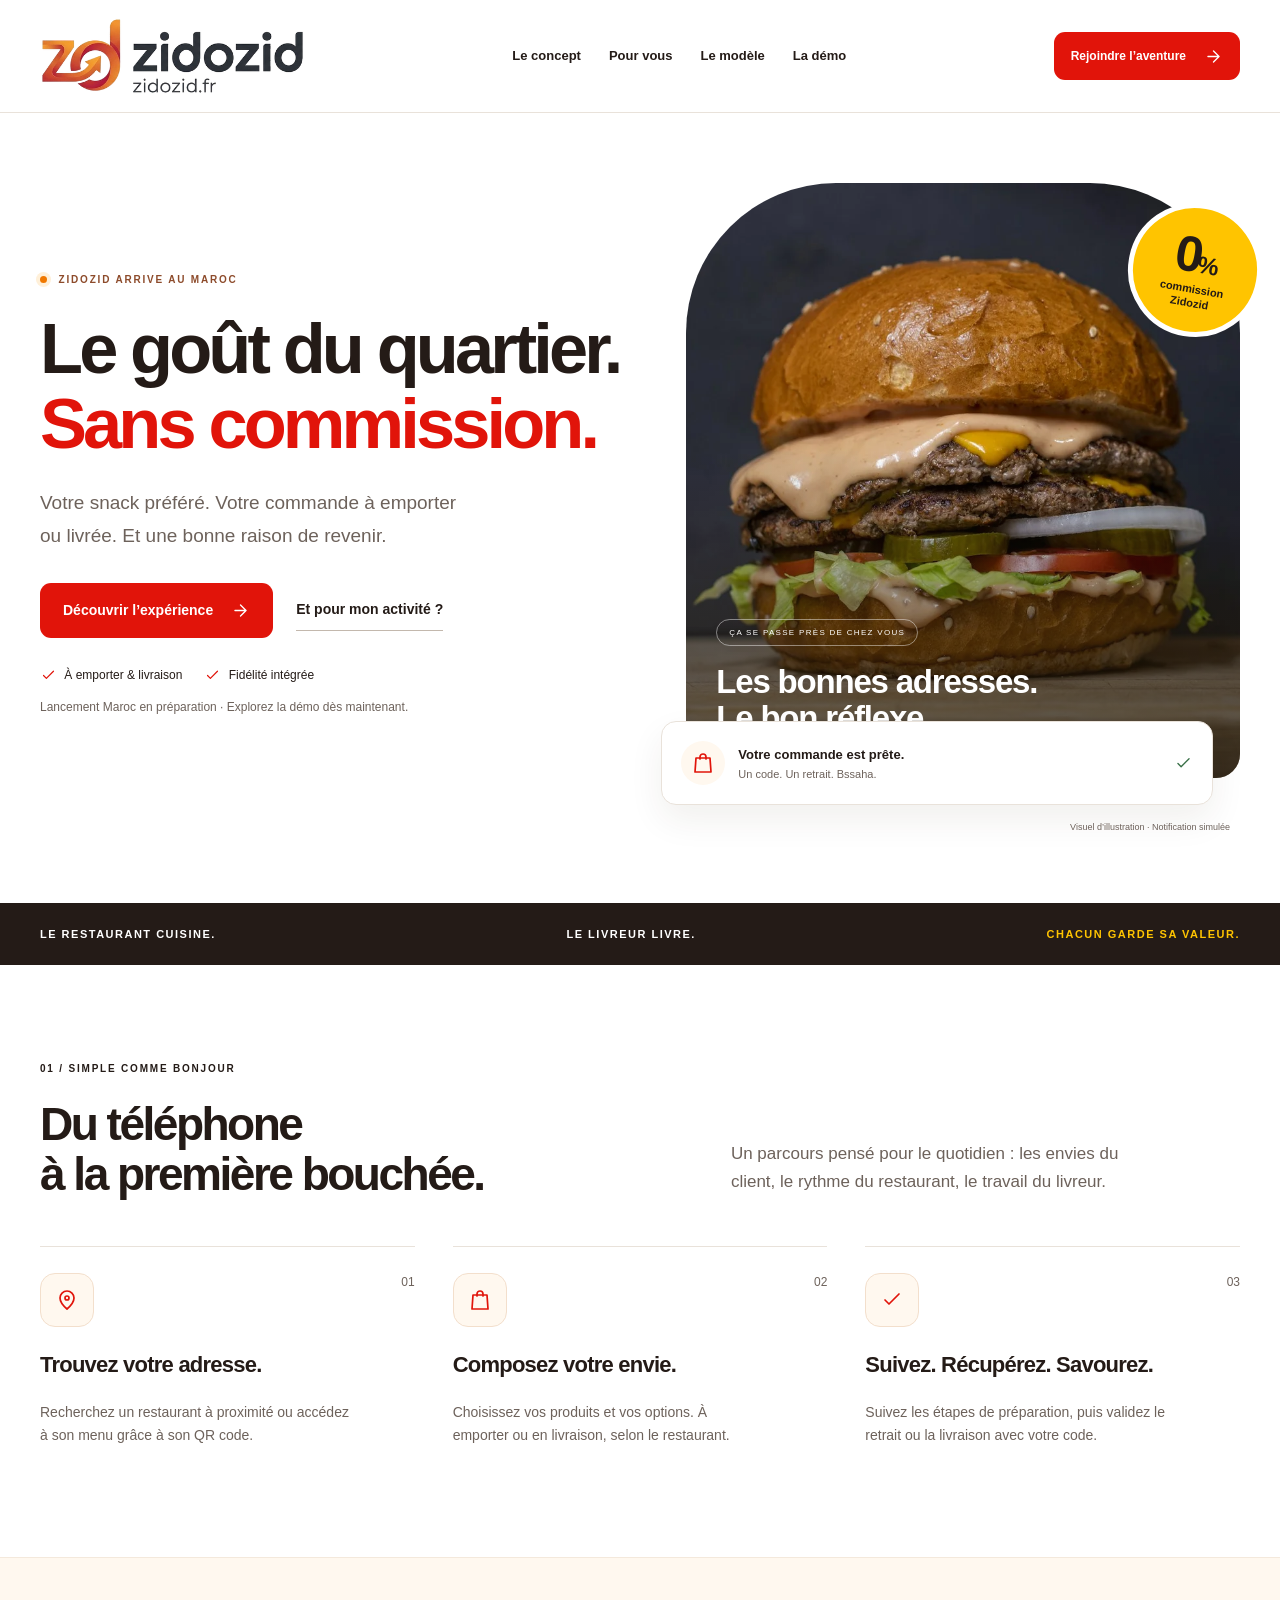
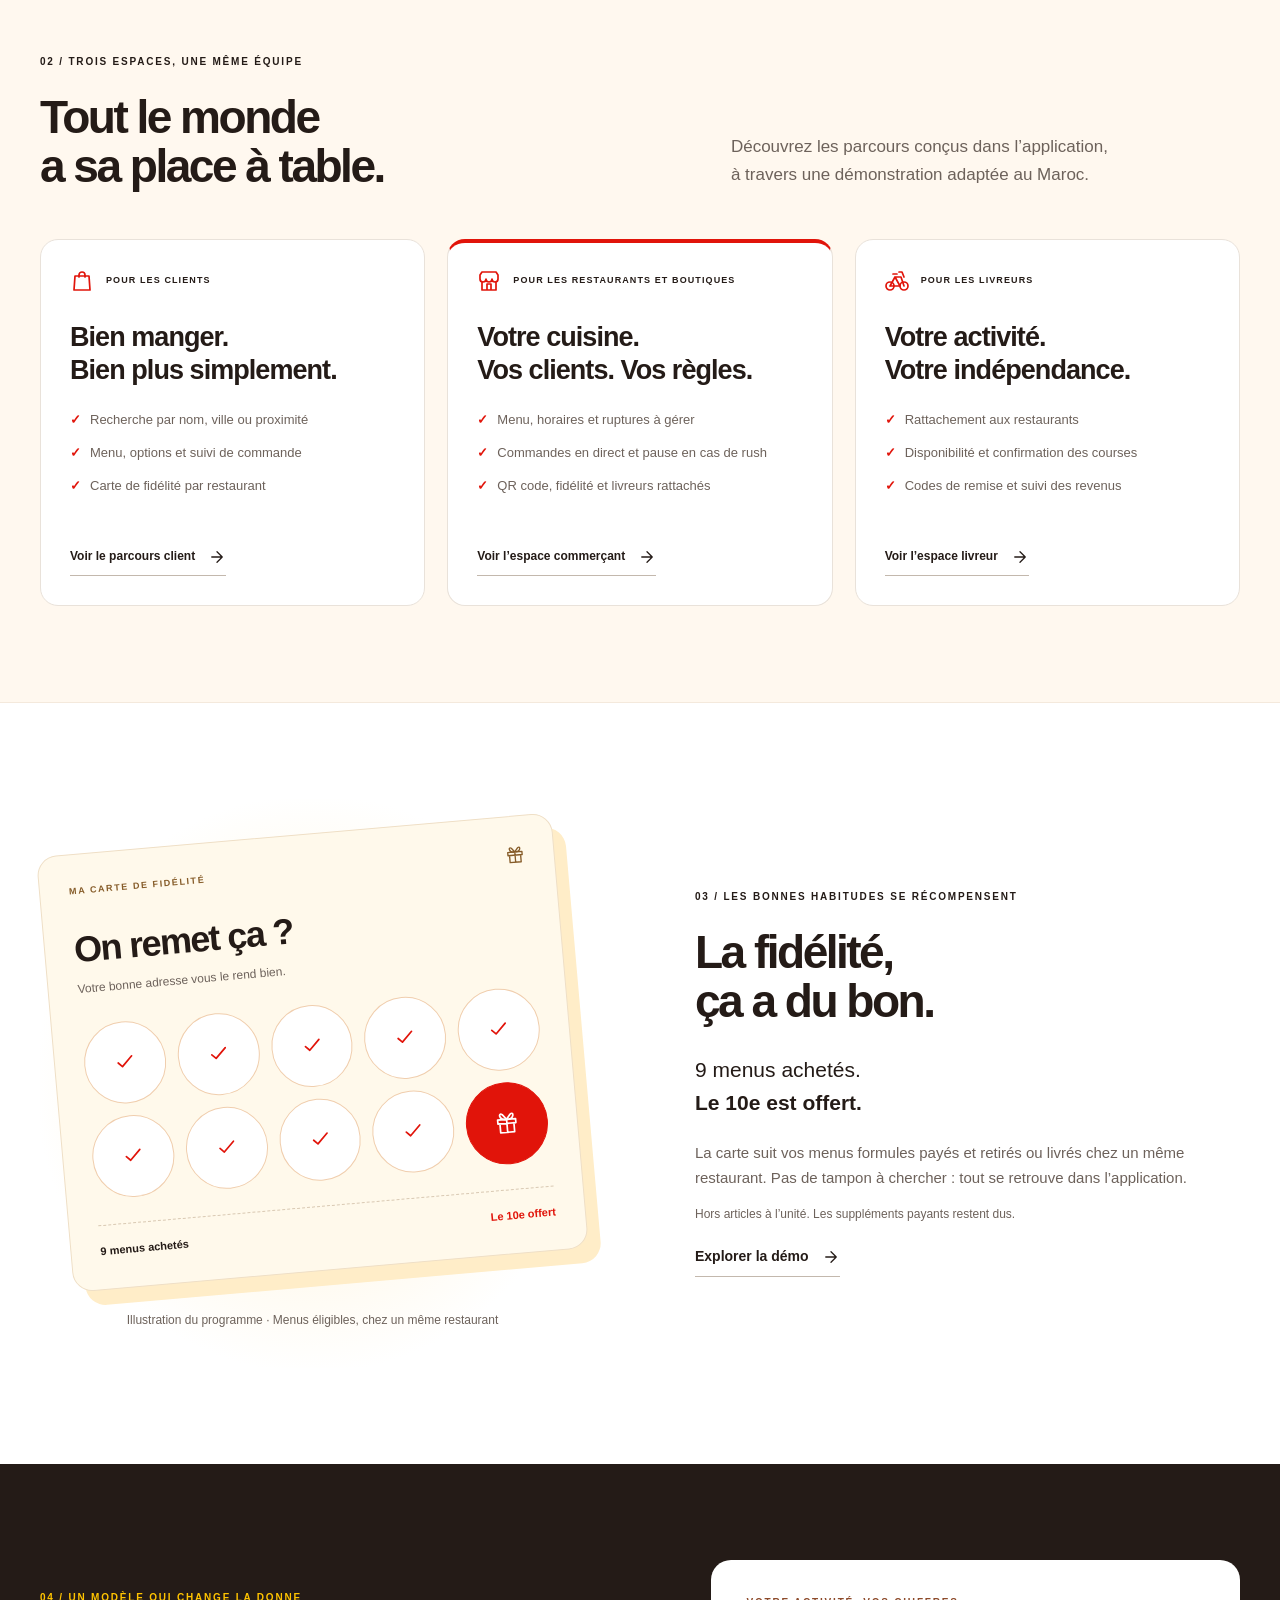
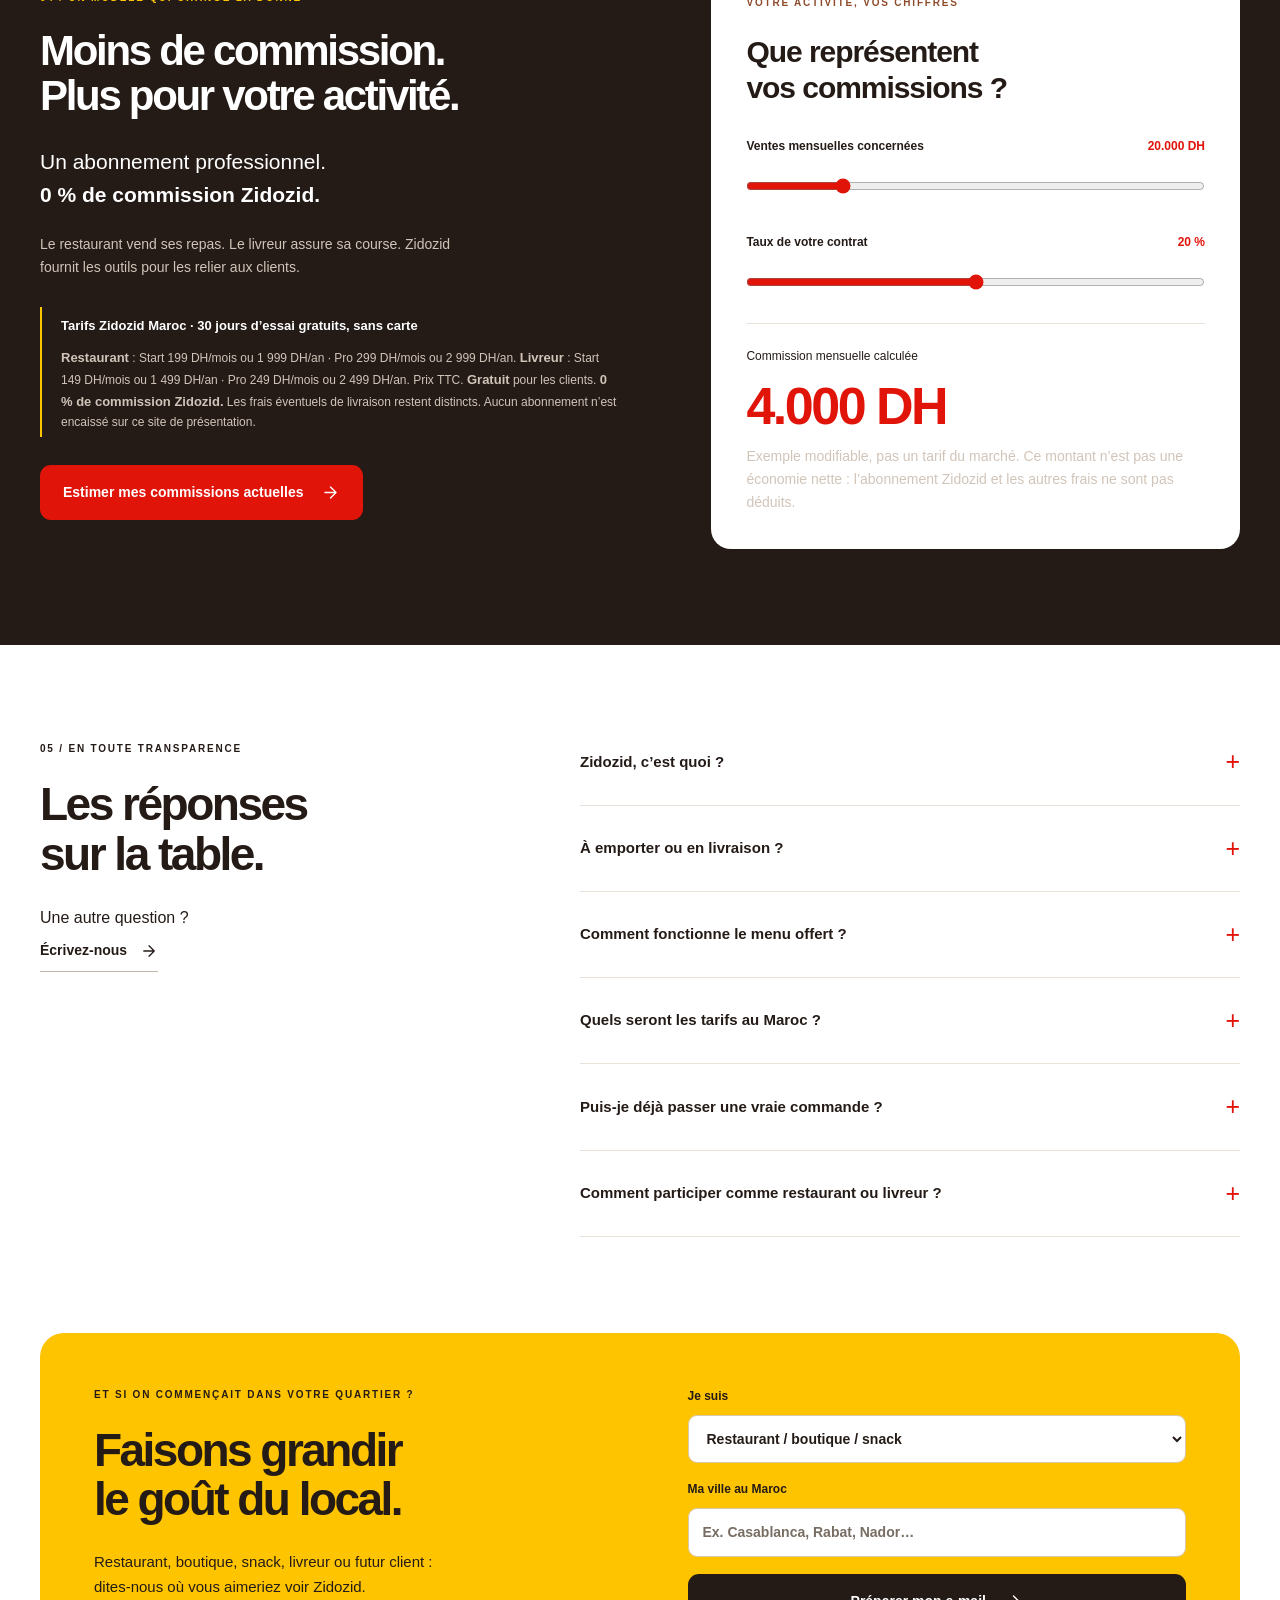
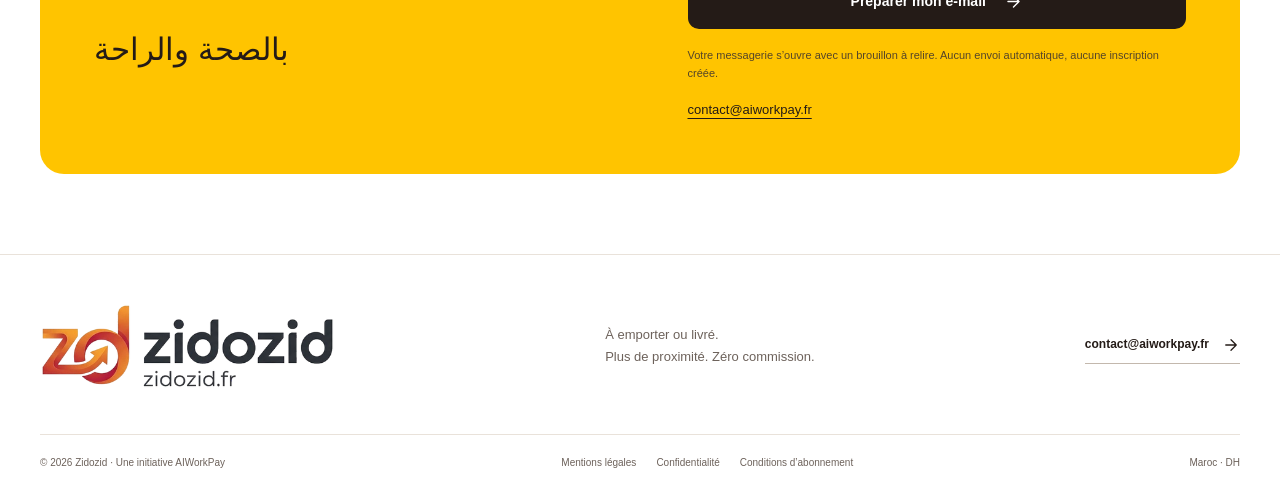
==== commit 71d010a3: "Démo et textes du site : paiement CMI du repas, course en espèces, mission proposée au premier livre" ====
--- a/index.html
+++ b/index.html
@@ -14,4 +14,4 @@
 <section class="section wrap faq" id="questions"><div><p class="eyebrow">05 / EN TOUTE TRANSPARENCE</p><h2>Les réponses<br>sur la table.</h2><p>Une autre question ?<br><a class="text-link" href="mailto:contact@aiworkpay.fr">Écrivez-nous <svg class="icon" viewBox="0 0 24 24" fill="none" stroke="currentColor" stroke-width="1.7" stroke-linecap="round" stroke-linejoin="round" aria-hidden="true"><path d="M5 12h14M12 5l7 7-7 7"/></svg></a></p></div><div><details><summary>Zidozid, c’est quoi ?<span aria-hidden="true">+</span></summary><p>Une application qui relie les clients, les restaurants et les livreurs indépendants au Maroc. Les repas restent vendus par les restaurants. Le modèle Zidozid repose sur des abonnements professionnels, sans commission sur les commandes.</p></details><details><summary>À emporter ou en livraison ?<span aria-hidden="true">+</span></summary><p>Les deux parcours sont prévus. Le retrait se fait au restaurant avec un code. La livraison dépend de la zone du restaurant et de la disponibilité d’un livreur rattaché. Son coût est distinct du prix du repas.</p></details><details><summary>Comment fonctionne le menu offert ?<span aria-hidden="true">+</span></summary><p>Chez un même restaurant, 9 menus formules éligibles payés et retirés ou livrés donnent droit à un menu formule offert. Les articles à l’unité ne comptent pas. Les suppléments payants restent à régler.</p></details><details><summary>Quels seront les tarifs au Maroc ?<span aria-hidden="true">+</span></summary><p>Le modèle prévoit un abonnement pour les restaurants et les livreurs, sans commission Zidozid. Restaurants et boutiques : Start 199 DH par mois, Pro 299 DH par mois. Livreurs indépendants : Start 149 DH par mois, Pro 249 DH par mois. Prix TTC. Clients : gratuit. 30 jours d’essai gratuits, puis abonnement professionnel sans commission Zidozid. Aucun paiement d’abonnement n’est proposé sur ce site.</p></details><details><summary>Puis-je déjà passer une vraie commande ?<span aria-hidden="true">+</span></summary><p>Ce site présente Zidozid Maroc et une démo fictive. Il ne prend ni commande, ni paiement. Contactez-nous pour connaître les conditions d’ouverture dans votre ville et les moyens de paiement disponibles au lancement.</p></details><details><summary>Comment participer comme restaurant ou livreur ?<span aria-hidden="true">+</span></summary><p>Indiquez votre activité et votre ville dans la rubrique contact. Le bouton prépare un e-mail à notre équipe ; vous pouvez le relire avant de l’envoyer. Ce contact ne crée pas de compte et ne souscrit aucun abonnement.</p></details></div></section>
 <section class="contact-section wrap" id="contact"><div><p class="eyebrow">ET SI ON COMMENÇAIT DANS VOTRE QUARTIER ?</p><h2>Faisons grandir<br>le goût du local.</h2><p>Restaurant, boutique, snack, livreur ou futur client : dites-nous où vous aimeriez voir Zidozid.</p><span class="arabic-signature" lang="ar" dir="rtl">بالصحة والراحة</span></div><form id="contact-form" class="contact-form"><label for="contact-role">Je suis<select id="contact-role" name="profil"><option value="restaurant">Restaurant / boutique / snack</option><option value="livreur">Livreur indépendant</option><option value="client">Futur client</option></select></label><label for="contact-city">Ma ville au Maroc<input id="contact-city" name="ville" placeholder="Ex. Casablanca, Rabat, Nador…" maxlength="80" required autocomplete="address-level2"></label><button type="submit" class="button dark">Préparer mon e-mail <svg class="icon" viewBox="0 0 24 24" fill="none" stroke="currentColor" stroke-width="1.7" stroke-linecap="round" stroke-linejoin="round" aria-hidden="true"><path d="M5 12h14M12 5l7 7-7 7"/></svg></button><p class="micro">Votre messagerie s’ouvre avec un brouillon à relire. Aucun envoi automatique, aucune inscription créée.</p><p id="contact-feedback" role="status"></p><a class="contact-email" href="mailto:contact@aiworkpay.fr">contact@aiworkpay.fr</a></form></section>
 </main><script type="application/ld+json">{"@context": "https://schema.org", "@graph": [{"@type": "WebSite", "@id": "https://zidozid.fr/#website", "url": "https://zidozid.fr/", "name": "Zidozid Maroc", "inLanguage": "fr-MA", "description": "Présentation du projet Zidozid Maroc : click-and-collect, livraison indépendante et fidélité, sans commission Zidozid."}, {"@type": "Organization", "name": "Zidozid", "url": "https://zidozid.fr/", "logo": "https://zidozid.fr/img/logo-zidozid.webp", "email": "contact@aiworkpay.fr", "areaServed": {"@type": "Country", "name": "Maroc"}}, {"@type": "FAQPage", "mainEntity": [{"@type": "Question", "name": "Zidozid, c’est quoi ?", "acceptedAnswer": {"@type": "Answer", "text": "Une application qui relie les clients, les restaurants et les livreurs indépendants au Maroc. Les repas restent vendus par les restaurants. Le modèle Zidozid repose sur des abonnements professionnels, sans commission sur les commandes."}}, {"@type": "Question", "name": "À emporter ou en livraison ?", "acceptedAnswer": {"@type": "Answer", "text": "Les deux parcours sont prévus. Le retrait se fait au restaurant avec un code. La livraison dépend de la zone du restaurant et de la disponibilité d’un livreur rattaché. Son coût est distinct du prix du repas."}}, {"@type": "Question", "name": "Comment fonctionne le menu offert ?", "acceptedAnswer": {"@type": "Answer", "text": "Chez un même restaurant, 9 menus formules éligibles payés et retirés ou livrés donnent droit à un menu formule offert. Les articles à l’unité ne comptent pas. Les suppléments payants restent à régler."}}, {"@type": "Question", "name": "Quels seront les tarifs au Maroc ?", "acceptedAnswer": {"@type": "Answer", "text": "Le modèle prévoit un abonnement pour les restaurants et les livreurs, sans commission Zidozid. Les tarifs en dirhams et les modalités de l’essai seront communiqués avant toute souscription. Aucun paiement d’abonnement n’est proposé sur ce site."}}, {"@type": "Question", "name": "Puis-je déjà passer une vraie commande ?", "acceptedAnswer": {"@type": "Answer", "text": "Ce site présente Zidozid Maroc et une démo fictive. Il ne prend ni commande, ni paiement. Contactez-nous pour connaître les conditions d’ouverture dans votre ville et les moyens de paiement disponibles au lancement."}}, {"@type": "Question", "name": "Comment participer comme restaurant ou livreur ?", "acceptedAnswer": {"@type": "Answer", "text": "Indiquez votre activité et votre ville dans la rubrique contact. Le bouton prépare un e-mail à notre équipe ; vous pouvez le relire avant de l’envoyer. Ce contact ne crée pas de compte et ne souscrit aucun abonnement."}}]}]}</script><footer class="site-footer"><div class="wrap footer-top"><a class="brand brand-signature" href="/" aria-label="Zidozid Maroc, accueil"><img src="/img/logo-zidozid.webp" width="480" height="141" alt="Zidozid — Click-and-collect / Livraison, Zéro commission"></a><p>À emporter ou livré.<br>Plus de proximité. Zéro commission.</p><a class="text-link" href="mailto:contact@aiworkpay.fr">contact@aiworkpay.fr <svg class="icon" viewBox="0 0 24 24" fill="none" stroke="currentColor" stroke-width="1.7" stroke-linecap="round" stroke-linejoin="round" aria-hidden="true"><path d="M5 12h14M12 5l7 7-7 7"/></svg></a></div><div class="wrap footer-bottom"><span>© 2026 Zidozid · Une initiative AIWorkPay</span><nav aria-label="Informations légales"><a href="/mentions-legales/">Mentions légales</a><a href="/confidentialite/">Confidentialité</a>
-<a href="/cgu-abonnement/">Conditions d’abonnement</a></nav><span>Maroc · MAD</span></div></footer></body></html>+<a href="/cgu-abonnement/">Conditions d’abonnement</a></nav><span>Maroc · DH</span></div></footer></body></html>
